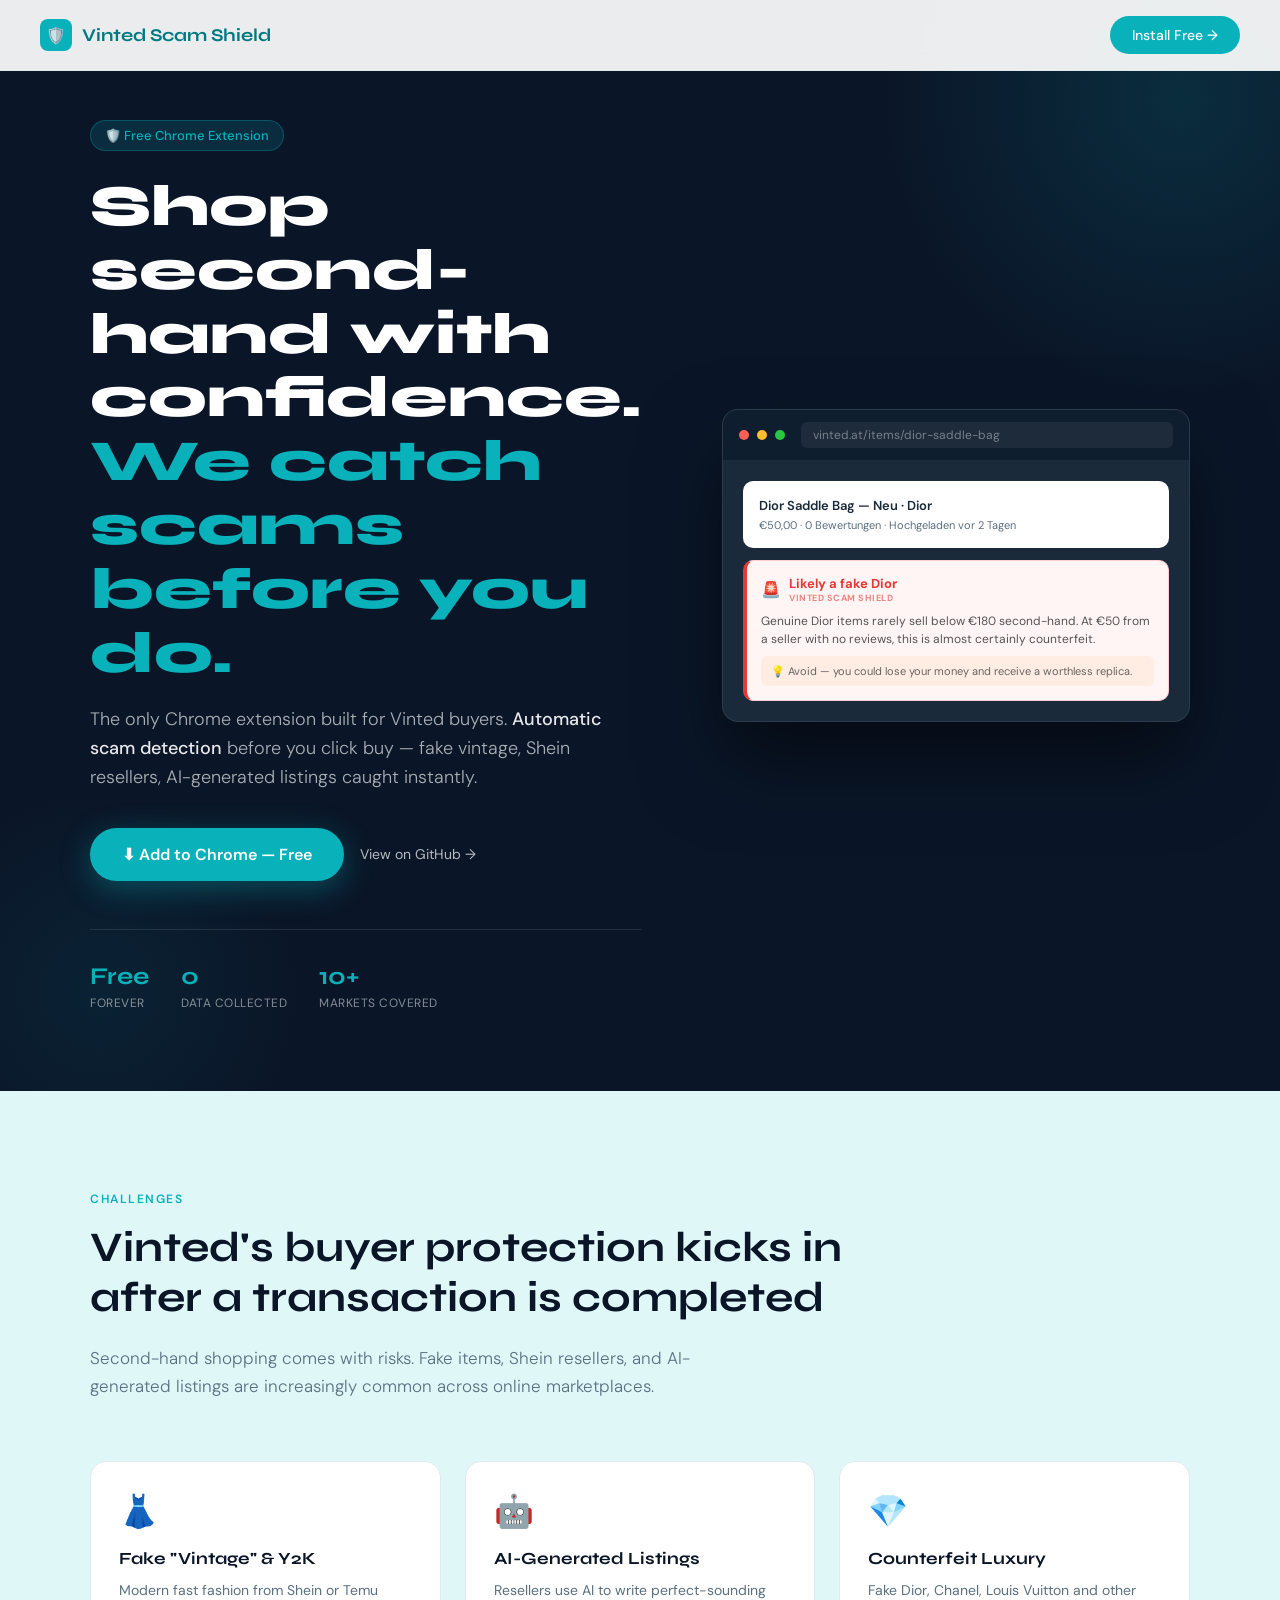
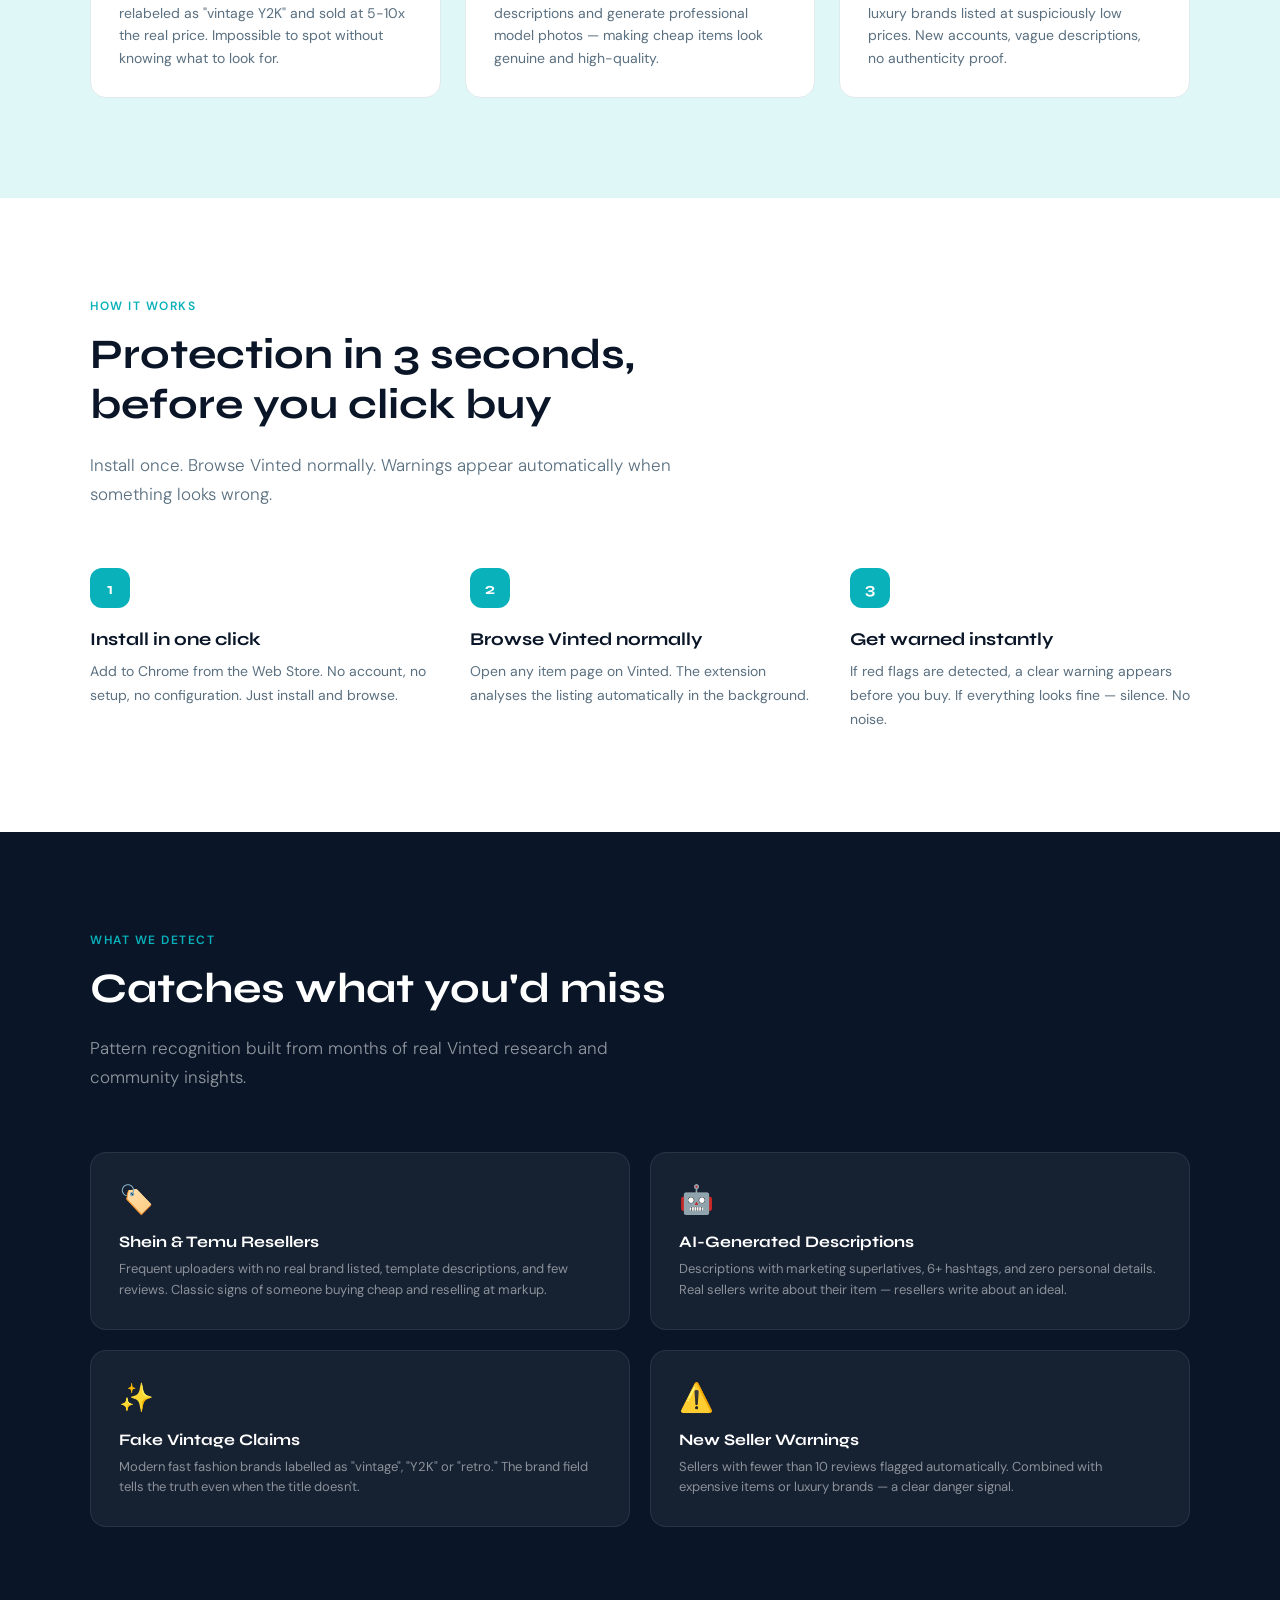
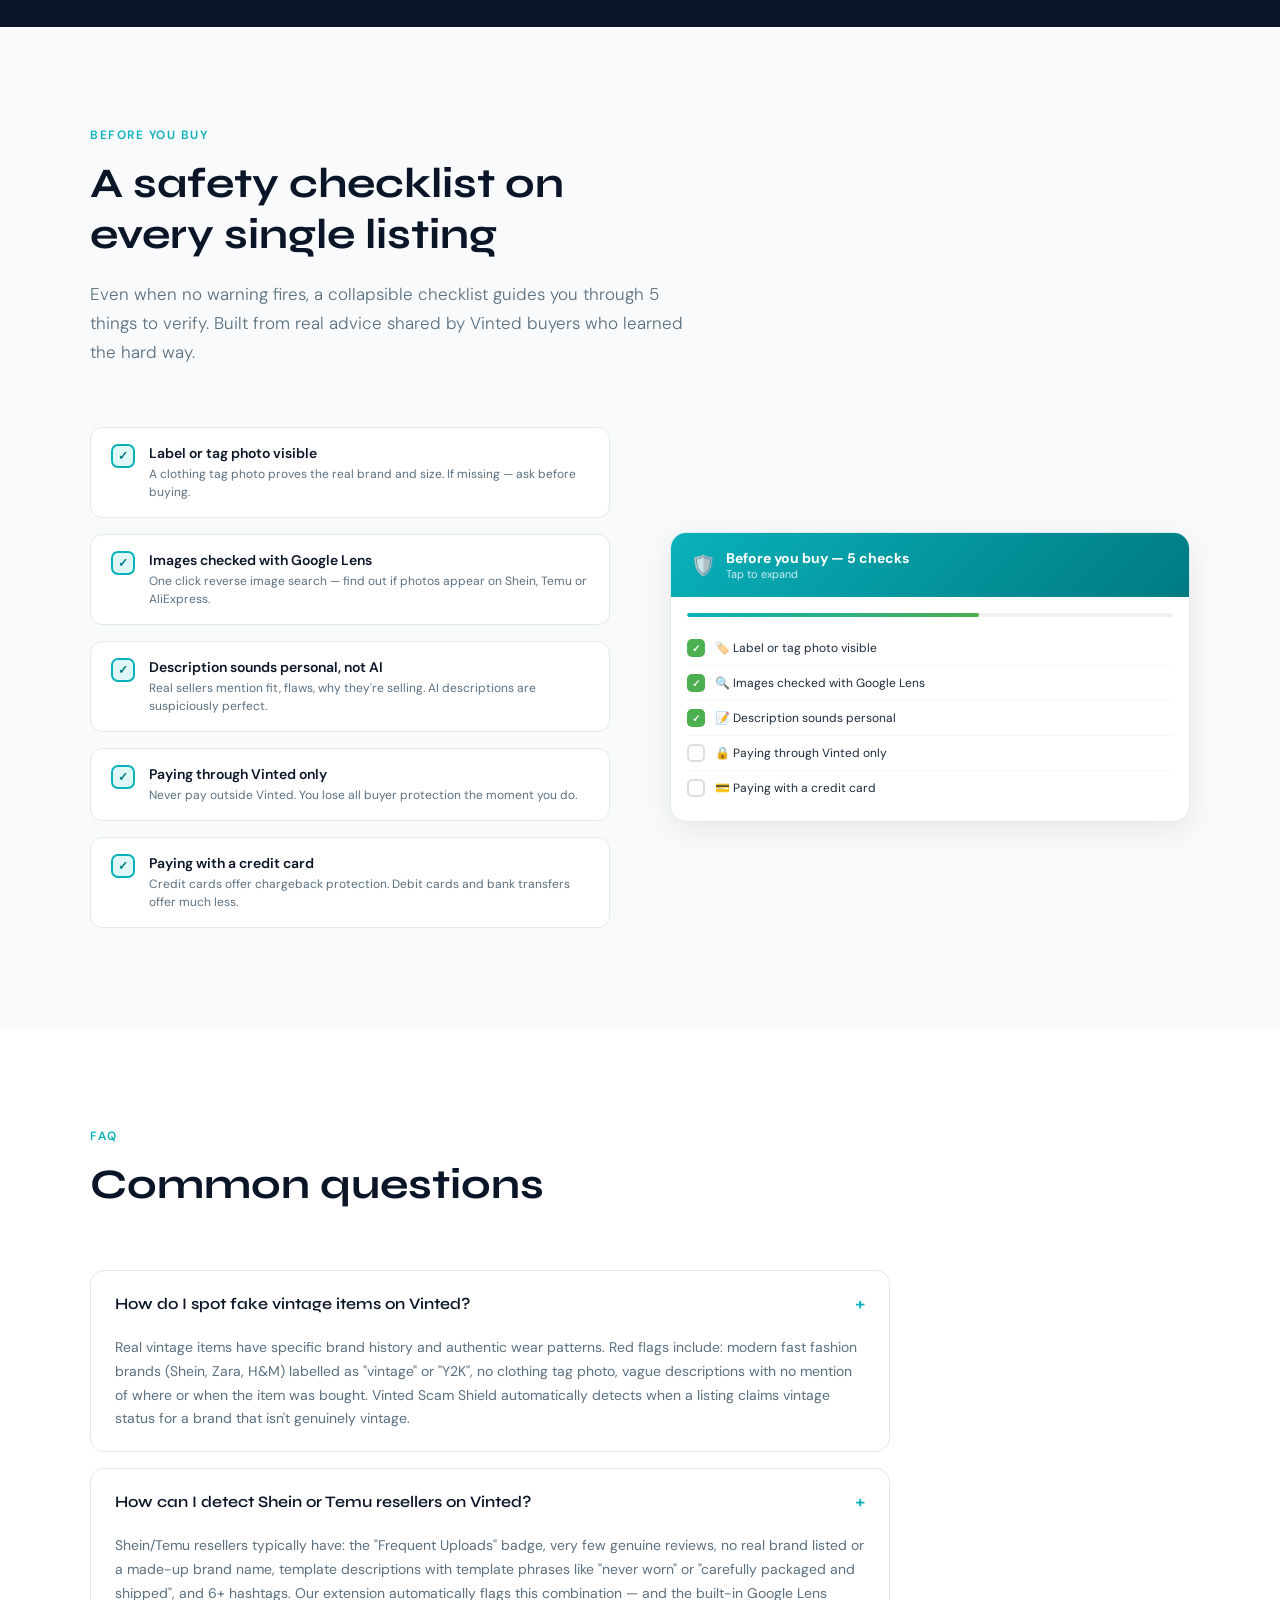
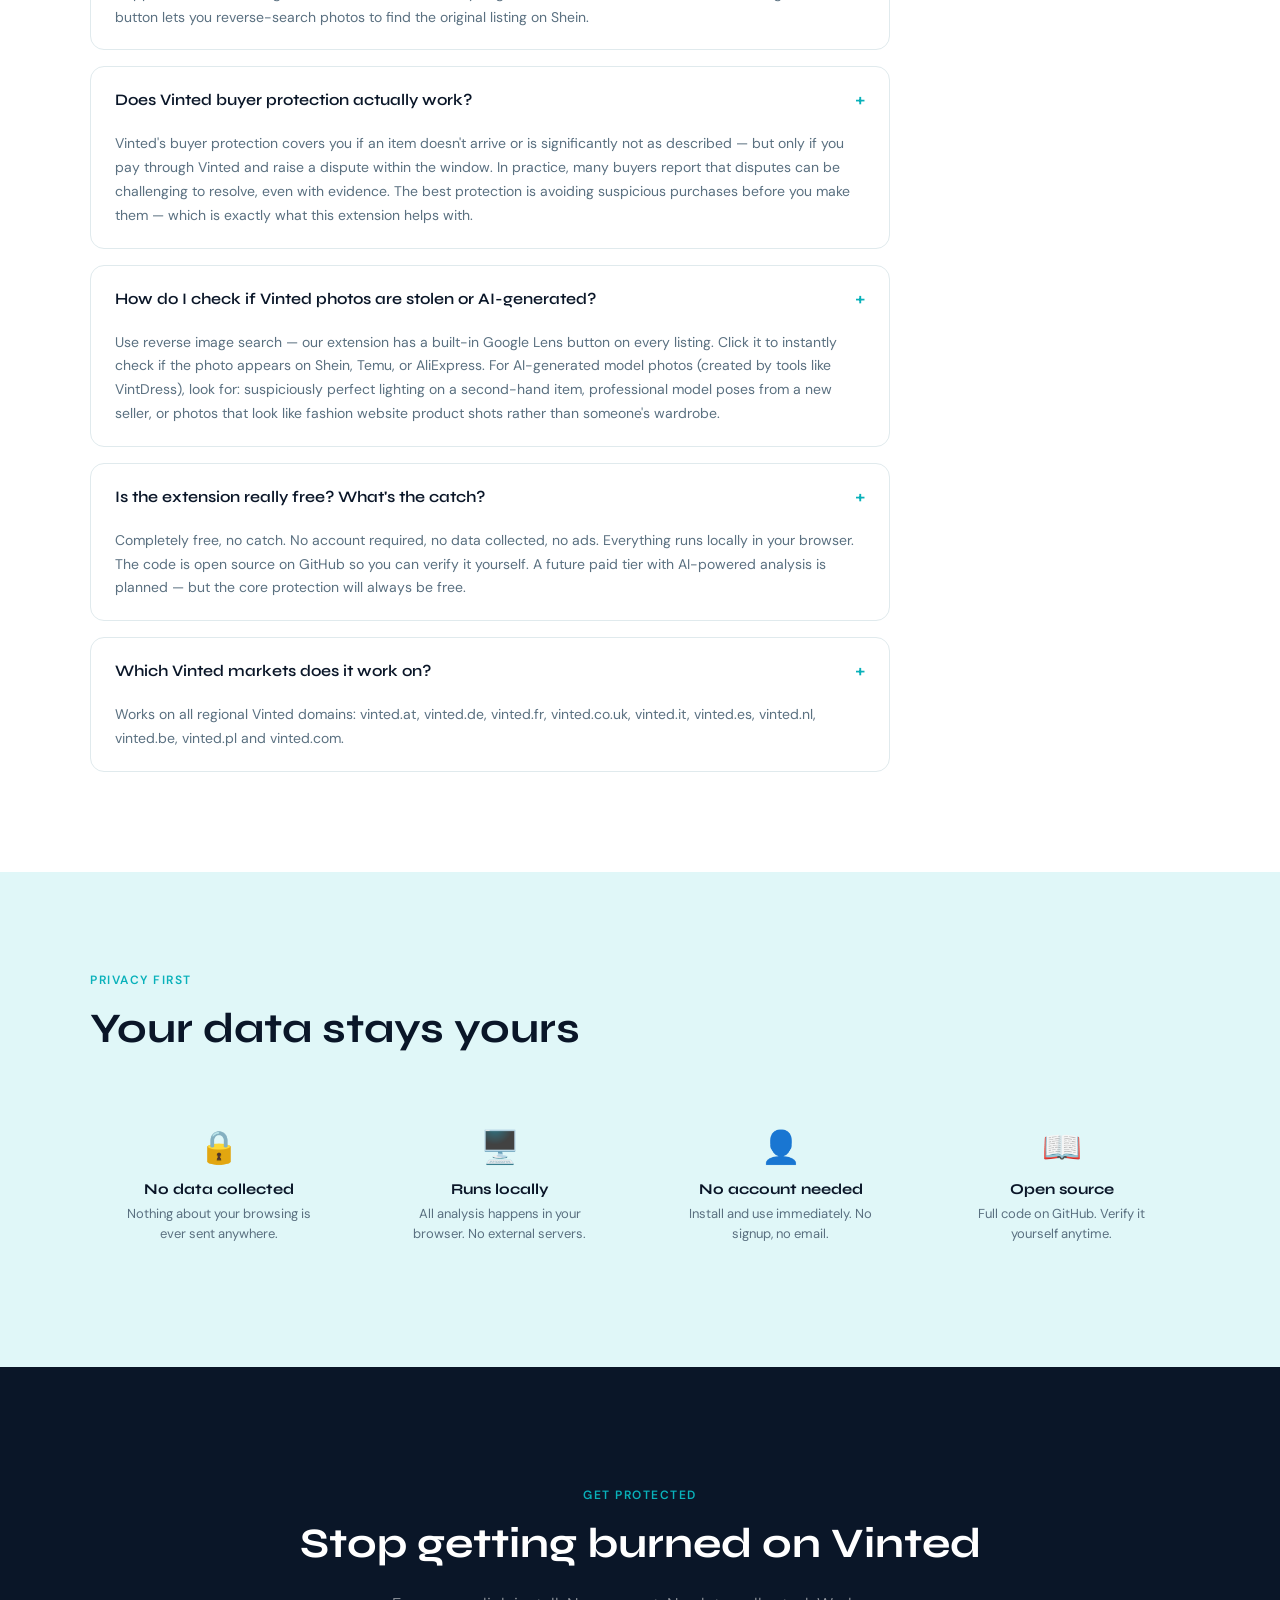
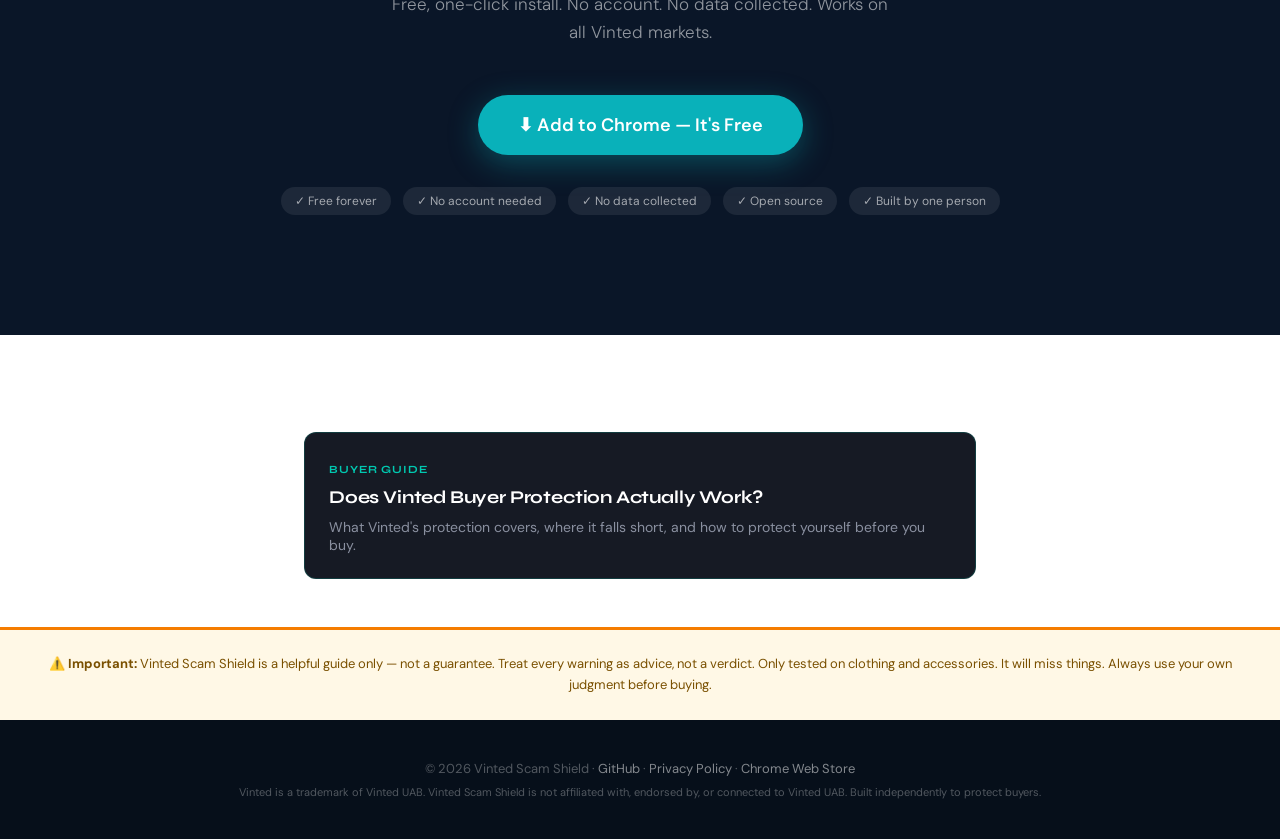
==== index.html @ a3281093 "Update index.html" ====
<!DOCTYPE html>
<html lang="en">
<head>
  <meta charset="UTF-8">
  <meta name="viewport" content="width=device-width, initial-scale=1.0">
  <title>Vinted Scam Shield — Protect Yourself Before You Buy</title>
  <meta name="description" content="Free Chrome extension that detects scams on Vinted automatically. Spots fake vintage, Shein resellers, AI-generated listings and suspicious sellers before you click buy.">
  <meta name="keywords" content="vinted scam, vinted scam detection, vinted fake items, vinted shein reseller, vinted buyer protection, vinted chrome extension">
  <meta name="google-site-verification" content="FH-69PjzNyB6xsCKcEv1eMP3m392iInJrzvpQrdG428" />
  <meta property="og:title" content="Vinted Scam Shield — Free Scam Detection for Vinted Shoppers">
  <meta property="og:description" content="Shop second-hand with confidence. Free Chrome extension that catches scams before you buy.">
  <link rel="preconnect" href="https://fonts.googleapis.com">
  <link href="https://fonts.googleapis.com/css2?family=Syne:wght@400;600;700;800&family=DM+Sans:ital,wght@0,300;0,400;0,500;1,300&display=swap" rel="stylesheet">
  <style>
    :root {
      --teal: #09B1BA;
      --teal-dark: #007A82;
      --teal-light: #E0F7F8;
      --dark: #0A1628;
      --dark-mid: #132238;
      --text: #1a2a3a;
      --text-muted: #5a7080;
      --warning: #F57C00;
      --danger: #E53935;
      --white: #ffffff;
      --border: #e0eaed;
    }

    * { margin: 0; padding: 0; box-sizing: border-box; }

    html { scroll-behavior: smooth; }

    body {
      font-family: 'DM Sans', sans-serif;
      color: var(--text);
      background: var(--white);
      overflow-x: hidden;
    }

    /* ── NAV ── */
    nav {
      position: fixed;
      top: 0; left: 0; right: 0;
      z-index: 100;
      padding: 16px 40px;
      display: flex;
      align-items: center;
      justify-content: space-between;
      background: rgba(255,255,255,0.92);
      backdrop-filter: blur(12px);
      border-bottom: 1px solid var(--border);
    }

    .nav-logo {
      display: flex;
      align-items: center;
      gap: 10px;
      font-family: 'Syne', sans-serif;
      font-weight: 700;
      font-size: 18px;
      color: var(--teal-dark);
      text-decoration: none;
    }

    .nav-logo .shield {
      width: 32px; height: 32px;
      background: var(--teal);
      border-radius: 8px;
      display: flex; align-items: center; justify-content: center;
      color: white;
      font-size: 16px;
    }

    .nav-cta {
      background: var(--teal);
      color: white;
      padding: 10px 22px;
      border-radius: 50px;
      font-size: 14px;
      font-weight: 500;
      text-decoration: none;
      transition: background 0.2s, transform 0.2s;
    }

    .nav-cta:hover {
      background: var(--teal-dark);
      transform: translateY(-1px);
    }

    /* ── HERO ── */
    .hero {
      min-height: 100vh;
      background: var(--dark);
      position: relative;
      overflow: hidden;
      display: flex;
      align-items: center;
      padding: 120px 40px 80px;
    }

    .hero::before {
      content: '';
      position: absolute;
      top: -200px; right: -200px;
      width: 600px; height: 600px;
      background: radial-gradient(circle, rgba(9,177,186,0.15) 0%, transparent 70%);
      border-radius: 50%;
    }

    .hero::after {
      content: '';
      position: absolute;
      bottom: -100px; left: -100px;
      width: 400px; height: 400px;
      background: radial-gradient(circle, rgba(9,177,186,0.08) 0%, transparent 70%);
      border-radius: 50%;
    }

    .hero-inner {
      max-width: 1100px;
      margin: 0 auto;
      display: grid;
      grid-template-columns: 1fr 1fr;
      gap: 80px;
      align-items: center;
      position: relative;
      z-index: 1;
    }

    .hero-badge {
      display: inline-flex;
      align-items: center;
      gap: 8px;
      background: rgba(9,177,186,0.15);
      border: 1px solid rgba(9,177,186,0.3);
      color: var(--teal);
      padding: 6px 14px;
      border-radius: 50px;
      font-size: 13px;
      font-weight: 500;
      margin-bottom: 24px;
    }

    .hero h1 {
      font-family: 'Syne', sans-serif;
      font-size: clamp(36px, 5vw, 58px);
      font-weight: 800;
      color: white;
      line-height: 1.1;
      margin-bottom: 20px;
    }

    .hero h1 span {
      color: var(--teal);
    }

    .hero-sub {
      font-size: 18px;
      color: rgba(255,255,255,0.65);
      line-height: 1.6;
      margin-bottom: 36px;
      font-weight: 300;
    }

    .hero-sub strong {
      color: rgba(255,255,255,0.9);
      font-weight: 500;
    }

    .hero-actions {
      display: flex;
      gap: 16px;
      flex-wrap: wrap;
      align-items: center;
    }

    .btn-primary {
      background: var(--teal);
      color: white;
      padding: 16px 32px;
      border-radius: 50px;
      font-size: 16px;
      font-weight: 600;
      text-decoration: none;
      display: inline-flex;
      align-items: center;
      gap: 10px;
      transition: all 0.2s;
      box-shadow: 0 8px 30px rgba(9,177,186,0.35);
    }

    .btn-primary:hover {
      background: var(--teal-dark);
      transform: translateY(-2px);
      box-shadow: 0 12px 40px rgba(9,177,186,0.45);
    }

    .btn-ghost {
      color: rgba(255,255,255,0.7);
      font-size: 14px;
      text-decoration: none;
      display: inline-flex;
      align-items: center;
      gap: 6px;
      transition: color 0.2s;
    }

    .btn-ghost:hover { color: white; }

    .hero-stats {
      display: flex;
      gap: 32px;
      margin-top: 48px;
      padding-top: 32px;
      border-top: 1px solid rgba(255,255,255,0.1);
    }

    .stat {
      display: flex;
      flex-direction: column;
      gap: 4px;
    }

    .stat-num {
      font-family: 'Syne', sans-serif;
      font-size: 24px;
      font-weight: 700;
      color: var(--teal);
    }

    .stat-label {
      font-size: 12px;
      color: rgba(255,255,255,0.5);
      text-transform: uppercase;
      letter-spacing: 0.5px;
    }

    /* Hero visual */
    .hero-visual {
      position: relative;
    }

    .mock-browser {
      background: #1a2a3a;
      border-radius: 16px;
      overflow: hidden;
      box-shadow: 0 40px 80px rgba(0,0,0,0.5);
      border: 1px solid rgba(255,255,255,0.08);
    }

    .browser-bar {
      background: #0f1e2e;
      padding: 12px 16px;
      display: flex;
      align-items: center;
      gap: 8px;
      border-bottom: 1px solid rgba(255,255,255,0.06);
    }

    .browser-dot {
      width: 10px; height: 10px;
      border-radius: 50%;
    }

    .browser-dot.red { background: #ff5f57; }
    .browser-dot.yellow { background: #febc2e; }
    .browser-dot.green { background: #28c840; }

    .browser-url {
      flex: 1;
      background: rgba(255,255,255,0.06);
      border-radius: 6px;
      padding: 5px 12px;
      font-size: 12px;
      color: rgba(255,255,255,0.4);
      margin-left: 8px;
    }

    .browser-content {
      padding: 20px;
    }

    .mock-listing {
      background: white;
      border-radius: 10px;
      padding: 16px;
      margin-bottom: 12px;
    }

    .mock-listing-title {
      font-size: 13px;
      font-weight: 600;
      color: var(--text);
      margin-bottom: 4px;
    }

    .mock-listing-meta {
      font-size: 11px;
      color: var(--text-muted);
    }

    .mock-warning {
      background: #FFF5F5;
      border: 1.5px solid #FFCDD2;
      border-left: 4px solid var(--danger);
      border-radius: 10px;
      padding: 14px;
      animation: slideIn 0.5s ease 0.3s both;
    }

    @keyframes slideIn {
      from { opacity: 0; transform: translateX(20px); }
      to { opacity: 1; transform: translateX(0); }
    }

    .warning-header {
      display: flex;
      align-items: center;
      gap: 8px;
      margin-bottom: 8px;
    }

    .warning-icon { font-size: 16px; }

    .warning-title {
      font-size: 13px;
      font-weight: 700;
      color: var(--danger);
    }

    .warning-badge {
      font-size: 9px;
      font-weight: 700;
      color: var(--danger);
      opacity: 0.6;
      text-transform: uppercase;
      letter-spacing: 0.5px;
    }

    .warning-text {
      font-size: 12px;
      color: #555;
      line-height: 1.5;
      margin-bottom: 8px;
    }

    .warning-tip {
      background: rgba(245,124,0,0.08);
      border-radius: 6px;
      padding: 8px 10px;
      font-size: 11px;
      color: #666;
      display: flex;
      gap: 6px;
    }

    /* ── SECTION BASE ── */
    section {
      padding: 100px 40px;
    }

    .container {
      max-width: 1100px;
      margin: 0 auto;
    }

    .section-label {
      font-size: 12px;
      font-weight: 600;
      text-transform: uppercase;
      letter-spacing: 1.5px;
      color: var(--teal);
      margin-bottom: 16px;
    }

    .section-title {
      font-family: 'Syne', sans-serif;
      font-size: clamp(28px, 4vw, 42px);
      font-weight: 700;
      color: var(--dark);
      line-height: 1.2;
      margin-bottom: 20px;
    }

    .section-sub {
      font-size: 17px;
      color: var(--text-muted);
      line-height: 1.7;
      max-width: 600px;
      font-weight: 300;
    }

    /* ── PROBLEM ── */
    .problem {
      background: var(--teal-light);
    }

    .problem-grid {
      display: grid;
      grid-template-columns: repeat(3, 1fr);
      gap: 24px;
      margin-top: 60px;
    }

    .problem-card {
      background: white;
      border-radius: 16px;
      padding: 28px;
      border: 1px solid var(--border);
    }

    .problem-icon {
      font-size: 32px;
      margin-bottom: 16px;
    }

    .problem-card h3 {
      font-family: 'Syne', sans-serif;
      font-size: 17px;
      font-weight: 700;
      color: var(--dark);
      margin-bottom: 10px;
    }

    .problem-card p {
      font-size: 14px;
      color: var(--text-muted);
      line-height: 1.6;
    }

    /* ── HOW IT WORKS ── */
    .steps {
      display: grid;
      grid-template-columns: repeat(3, 1fr);
      gap: 40px;
      margin-top: 60px;
    }

    .step {
      position: relative;
    }

    .step-num {
      width: 40px; height: 40px;
      background: var(--teal);
      color: white;
      border-radius: 12px;
      display: flex; align-items: center; justify-content: center;
      font-family: 'Syne', sans-serif;
      font-weight: 700;
      font-size: 16px;
      margin-bottom: 20px;
    }

    .step h3 {
      font-family: 'Syne', sans-serif;
      font-size: 18px;
      font-weight: 700;
      color: var(--dark);
      margin-bottom: 10px;
    }

    .step p {
      font-size: 14px;
      color: var(--text-muted);
      line-height: 1.7;
    }

    /* ── DETECTS ── */
    .detects {
      background: var(--dark);
      color: white;
    }

    .detects .section-title { color: white; }
    .detects .section-sub { color: rgba(255,255,255,0.55); }

    .detect-grid {
      display: grid;
      grid-template-columns: repeat(2, 1fr);
      gap: 20px;
      margin-top: 60px;
    }

    .detect-card {
      background: rgba(255,255,255,0.05);
      border: 1px solid rgba(255,255,255,0.08);
      border-radius: 16px;
      padding: 28px;
      transition: border-color 0.2s, background 0.2s;
    }

    .detect-card:hover {
      border-color: rgba(9,177,186,0.4);
      background: rgba(9,177,186,0.06);
    }

    .detect-card-icon {
      font-size: 28px;
      margin-bottom: 14px;
    }

    .detect-card h3 {
      font-family: 'Syne', sans-serif;
      font-size: 16px;
      font-weight: 700;
      color: white;
      margin-bottom: 8px;
    }

    .detect-card p {
      font-size: 13px;
      color: rgba(255,255,255,0.5);
      line-height: 1.6;
    }

    /* ── CHECKLIST ── */
    .checklist-section {
      background: #f8fafb;
    }

    .checklist-grid {
      display: grid;
      grid-template-columns: 1fr 1fr;
      gap: 60px;
      align-items: center;
      margin-top: 60px;
    }

    .checklist-items {
      display: flex;
      flex-direction: column;
      gap: 16px;
    }

    .checklist-item {
      display: flex;
      align-items: flex-start;
      gap: 14px;
      padding: 16px 20px;
      background: white;
      border-radius: 12px;
      border: 1px solid var(--border);
    }

    .checklist-check {
      width: 24px; height: 24px;
      background: var(--teal-light);
      border: 2px solid var(--teal);
      border-radius: 7px;
      flex-shrink: 0;
      display: flex; align-items: center; justify-content: center;
      font-size: 12px;
      color: var(--teal-dark);
      font-weight: 700;
    }

    .checklist-item-text h4 {
      font-size: 14px;
      font-weight: 600;
      color: var(--dark);
      margin-bottom: 3px;
    }

    .checklist-item-text p {
      font-size: 12px;
      color: var(--text-muted);
      line-height: 1.5;
    }

    /* Mock checklist widget */
    .mock-widget {
      background: white;
      border: 1.5px solid var(--border);
      border-radius: 16px;
      box-shadow: 0 8px 32px rgba(0,0,0,0.08);
      overflow: hidden;
    }

    .widget-header {
      background: linear-gradient(135deg, #09B1BA, #007A82);
      padding: 16px 20px;
      display: flex;
      align-items: center;
      gap: 10px;
      color: white;
    }

    .widget-header-text h4 {
      font-size: 14px;
      font-weight: 700;
    }

    .widget-header-text p {
      font-size: 11px;
      opacity: 0.8;
    }

    .widget-body {
      padding: 16px;
    }

    .widget-progress {
      background: #f0f0f0;
      border-radius: 4px;
      height: 4px;
      margin-bottom: 14px;
      overflow: hidden;
    }

    .widget-progress-bar {
      height: 4px;
      width: 60%;
      background: linear-gradient(90deg, var(--teal), #4CAF50);
      border-radius: 4px;
    }

    .widget-check-row {
      display: flex;
      align-items: center;
      gap: 10px;
      padding: 8px 0;
      border-bottom: 1px solid #f5f5f5;
      font-size: 12px;
      color: var(--text);
    }

    .widget-check-row:last-child { border-bottom: none; }

    .wcheck {
      width: 18px; height: 18px;
      border-radius: 5px;
      flex-shrink: 0;
      display: flex; align-items: center; justify-content: center;
      font-size: 10px;
      font-weight: 700;
    }

    .wcheck.done {
      background: #4CAF50;
      color: white;
    }

    .wcheck.todo {
      border: 2px solid #ddd;
    }

    /* ── FAQ ── */
    .faq-list {
      margin-top: 60px;
      display: flex;
      flex-direction: column;
      gap: 16px;
      max-width: 800px;
    }

    .faq-item {
      background: white;
      border: 1px solid var(--border);
      border-radius: 14px;
      overflow: hidden;
    }

    .faq-q {
      padding: 20px 24px;
      font-family: 'Syne', sans-serif;
      font-size: 16px;
      font-weight: 600;
      color: var(--dark);
      cursor: pointer;
      display: flex;
      justify-content: space-between;
      align-items: center;
      user-select: none;
    }

    .faq-q::after {
      content: '+';
      font-size: 20px;
      color: var(--teal);
      flex-shrink: 0;
    }

    .faq-a {
      padding: 0 24px 20px;
      font-size: 14px;
      color: var(--text-muted);
      line-height: 1.7;
    }

    /* ── PRIVACY ── */
    .privacy {
      background: var(--teal-light);
    }

    .privacy-grid {
      display: grid;
      grid-template-columns: repeat(4, 1fr);
      gap: 24px;
      margin-top: 48px;
    }

    .privacy-item {
      text-align: center;
      padding: 24px;
    }

    .privacy-item .icon {
      font-size: 32px;
      margin-bottom: 12px;
    }

    .privacy-item h4 {
      font-family: 'Syne', sans-serif;
      font-size: 15px;
      font-weight: 700;
      color: var(--dark);
      margin-bottom: 6px;
    }

    .privacy-item p {
      font-size: 13px;
      color: var(--text-muted);
      line-height: 1.5;
    }

    /* ── CTA ── */
    .cta-section {
      background: var(--dark);
      text-align: center;
      padding: 120px 40px;
    }

    .cta-section .section-title {
      color: white;
      max-width: 700px;
      margin: 0 auto 20px;
    }

    .cta-section .section-sub {
      color: rgba(255,255,255,0.55);
      max-width: 500px;
      margin: 0 auto 48px;
    }

    .cta-tags {
      display: flex;
      gap: 12px;
      justify-content: center;
      flex-wrap: wrap;
      margin-top: 32px;
    }

    .cta-tag {
      background: rgba(255,255,255,0.08);
      color: rgba(255,255,255,0.6);
      padding: 6px 14px;
      border-radius: 50px;
      font-size: 12px;
    }
    
    /* ── FOOTER ── */
    footer {
      background: #060f1a;
      padding: 40px;
      text-align: center;
      color: rgba(255,255,255,0.3);
      font-size: 13px;
    }

    footer a {
      color: rgba(255,255,255,0.5);
      text-decoration: none;
    }

    footer a:hover { color: var(--teal); }

    /* ── DISCLAIMER ── */
    .disclaimer {
      background: #fff8e6;
      border-top: 3px solid #F57C00;
      padding: 24px 40px;
      text-align: center;
      font-size: 13px;
      color: #7a5000;
      line-height: 1.6;
    }

    /* ── RESPONSIVE ── */
    @media (max-width: 768px) {
      nav { padding: 14px 20px; }
      section { padding: 70px 20px; }
      .hero { padding: 100px 20px 60px; }
      .hero-inner { grid-template-columns: 1fr; gap: 40px; }
      .hero-visual { display: none; }
      .problem-grid { grid-template-columns: 1fr; }
      .steps { grid-template-columns: 1fr; }
      .detect-grid { grid-template-columns: 1fr; }
      .checklist-grid { grid-template-columns: 1fr; }
      .privacy-grid { grid-template-columns: repeat(2, 1fr); }
      .hero-stats { gap: 20px; }
    }
  </style>
</head>
<body>

<!-- NAV -->
<nav>
  <a href="#" class="nav-logo">
    <div class="shield">🛡️</div>
    Vinted Scam Shield
  </a>
  <a href="https://chromewebstore.google.com/detail/vinted-scam-shield/ffdkgcechcedjmnbiljfffjoeikpfffk" class="nav-cta" target="_blank">
    Install Free →
  </a>
</nav>

<!-- HERO -->
<section class="hero">
  <div class="hero-inner">
    <div>
      <div class="hero-badge">
        🛡️ Free Chrome Extension
      </div>
      <h1>Shop second-hand with confidence.<br><span>We catch scams before you do.</span></h1>
      <p class="hero-sub">
        The only Chrome extension built for Vinted buyers. 
        <strong>Automatic scam detection</strong> before you click buy — 
        fake vintage, Shein resellers, AI-generated listings caught instantly.
      </p>
      <div class="hero-actions">
        <a href="https://chromewebstore.google.com/detail/vinted-scam-shield/ffdkgcechcedjmnbiljfffjoeikpfffk" class="btn-primary" target="_blank">
          ⬇ Add to Chrome — Free
        </a>
        <a href="https://github.com/meguzalia/vinted-scam-shield" class="btn-ghost" target="_blank">
          View on GitHub →
        </a>
      </div>
      <div class="hero-stats">
        <div class="stat">
          <span class="stat-num">Free</span>
          <span class="stat-label">Forever</span>
        </div>
        <div class="stat">
          <span class="stat-num">0</span>
          <span class="stat-label">Data collected</span>
        </div>
        <div class="stat">
          <span class="stat-num">10+</span>
          <span class="stat-label">Markets covered</span>
        </div>
      </div>
    </div>

    <div class="hero-visual">
      <div class="mock-browser">
        <div class="browser-bar">
          <div class="browser-dot red"></div>
          <div class="browser-dot yellow"></div>
          <div class="browser-dot green"></div>
          <div class="browser-url">vinted.at/items/dior-saddle-bag</div>
        </div>
        <div class="browser-content">
          <div class="mock-listing">
            <div class="mock-listing-title">Dior Saddle Bag — Neu · Dior</div>
            <div class="mock-listing-meta">€50,00 · 0 Bewertungen · Hochgeladen vor 2 Tagen</div>
          </div>
          <div class="mock-warning">
            <div class="warning-header">
              <span class="warning-icon">🚨</span>
              <div>
                <div class="warning-title">Likely a fake Dior</div>
                <div class="warning-badge">Vinted Scam Shield</div>
              </div>
            </div>
            <div class="warning-text">Genuine Dior items rarely sell below €180 second-hand. At €50 from a seller with no reviews, this is almost certainly counterfeit.</div>
            <div class="warning-tip">💡 Avoid — you could lose your money and receive a worthless replica.</div>
          </div>
        </div>
      </div>
    </div>
  </div>
</section>

<!-- PROBLEM -->
<section class="problem">
  <div class="container">
    <div class="section-label">Challenges</div>
    <h2 class="section-title">Vinted's buyer protection kicks in<br>after a transaction is completed</h2>
    <p class="section-sub">Second-hand shopping comes with risks. Fake items, Shein resellers, and AI-generated listings are increasingly common across online marketplaces.</p>

    <div class="problem-grid">
      <div class="problem-card">
        <div class="problem-icon">👗</div>
        <h3>Fake "Vintage" & Y2K</h3>
        <p>Modern fast fashion from Shein or Temu relabeled as "vintage Y2K" and sold at 5-10x the real price. Impossible to spot without knowing what to look for.</p>
      </div>
      <div class="problem-card">
        <div class="problem-icon">🤖</div>
        <h3>AI-Generated Listings</h3>
        <p>Resellers use AI to write perfect-sounding descriptions and generate professional model photos — making cheap items look genuine and high-quality.</p>
      </div>
      <div class="problem-card">
        <div class="problem-icon">💎</div>
        <h3>Counterfeit Luxury</h3>
        <p>Fake Dior, Chanel, Louis Vuitton and other luxury brands listed at suspiciously low prices. New accounts, vague descriptions, no authenticity proof.</p>
      </div>
    </div>
  </div>
</section>

<!-- HOW IT WORKS -->
<section>
  <div class="container">
    <div class="section-label">How It Works</div>
    <h2 class="section-title">Protection in 3 seconds,<br>before you click buy</h2>
    <p class="section-sub">Install once. Browse Vinted normally. Warnings appear automatically when something looks wrong.</p>

    <div class="steps">
      <div class="step">
        <div class="step-num">1</div>
        <h3>Install in one click</h3>
        <p>Add to Chrome from the Web Store. No account, no setup, no configuration. Just install and browse.</p>
      </div>
      <div class="step">
        <div class="step-num">2</div>
        <h3>Browse Vinted normally</h3>
        <p>Open any item page on Vinted. The extension analyses the listing automatically in the background.</p>
      </div>
      <div class="step">
        <div class="step-num">3</div>
        <h3>Get warned instantly</h3>
        <p>If red flags are detected, a clear warning appears before you buy. If everything looks fine — silence. No noise.</p>
      </div>
    </div>
  </div>
</section>

<!-- DETECTS -->
<section class="detects">
  <div class="container">
    <div class="section-label">What We Detect</div>
    <h2 class="section-title">Catches what you'd miss</h2>
    <p class="section-sub">Pattern recognition built from months of real Vinted research and community insights.</p>

    <div class="detect-grid">
      <div class="detect-card">
        <div class="detect-card-icon">🏷️</div>
        <h3>Shein & Temu Resellers</h3>
        <p>Frequent uploaders with no real brand listed, template descriptions, and few reviews. Classic signs of someone buying cheap and reselling at markup.</p>
      </div>
      <div class="detect-card">
        <div class="detect-card-icon">🤖</div>
        <h3>AI-Generated Descriptions</h3>
        <p>Descriptions with marketing superlatives, 6+ hashtags, and zero personal details. Real sellers write about their item — resellers write about an ideal.</p>
      </div>
      <div class="detect-card">
        <div class="detect-card-icon">✨</div>
        <h3>Fake Vintage Claims</h3>
        <p>Modern fast fashion brands labelled as "vintage", "Y2K" or "retro." The brand field tells the truth even when the title doesn't.</p>
      </div>
      <div class="detect-card">
        <div class="detect-card-icon">⚠️</div>
        <h3>New Seller Warnings</h3>
        <p>Sellers with fewer than 10 reviews flagged automatically. Combined with expensive items or luxury brands — a clear danger signal.</p>
      </div>
    </div>
  </div>
</section>

<!-- CHECKLIST -->
<section class="checklist-section">
  <div class="container">
    <div class="section-label">Before You Buy</div>
    <h2 class="section-title">A safety checklist on<br>every single listing</h2>
    <p class="section-sub">Even when no warning fires, a collapsible checklist guides you through 5 things to verify. Built from real advice shared by Vinted buyers who learned the hard way.</p>

    <div class="checklist-grid">
      <div class="checklist-items">
        <div class="checklist-item">
          <div class="checklist-check">✓</div>
          <div class="checklist-item-text">
            <h4>Label or tag photo visible</h4>
            <p>A clothing tag photo proves the real brand and size. If missing — ask before buying.</p>
          </div>
        </div>
        <div class="checklist-item">
          <div class="checklist-check">✓</div>
          <div class="checklist-item-text">
            <h4>Images checked with Google Lens</h4>
            <p>One click reverse image search — find out if photos appear on Shein, Temu or AliExpress.</p>
          </div>
        </div>
        <div class="checklist-item">
          <div class="checklist-check">✓</div>
          <div class="checklist-item-text">
            <h4>Description sounds personal, not AI</h4>
            <p>Real sellers mention fit, flaws, why they're selling. AI descriptions are suspiciously perfect.</p>
          </div>
        </div>
        <div class="checklist-item">
          <div class="checklist-check">✓</div>
          <div class="checklist-item-text">
            <h4>Paying through Vinted only</h4>
            <p>Never pay outside Vinted. You lose all buyer protection the moment you do.</p>
          </div>
        </div>
        <div class="checklist-item">
          <div class="checklist-check">✓</div>
          <div class="checklist-item-text">
            <h4>Paying with a credit card</h4>
            <p>Credit cards offer chargeback protection. Debit cards and bank transfers offer much less.</p>
          </div>
        </div>
      </div>

      <div class="mock-widget">
        <div class="widget-header">
          <span style="font-size:20px;">🛡️</span>
          <div class="widget-header-text">
            <h4>Before you buy — 5 checks</h4>
            <p>Tap to expand</p>
          </div>
        </div>
        <div class="widget-body">
          <div class="widget-progress">
            <div class="widget-progress-bar"></div>
          </div>
          <div class="widget-check-row">
            <div class="wcheck done">✓</div>
            🏷️ Label or tag photo visible
          </div>
          <div class="widget-check-row">
            <div class="wcheck done">✓</div>
            🔍 Images checked with Google Lens
          </div>
          <div class="widget-check-row">
            <div class="wcheck done">✓</div>
            📝 Description sounds personal
          </div>
          <div class="widget-check-row">
            <div class="wcheck todo"></div>
            🔒 Paying through Vinted only
          </div>
          <div class="widget-check-row">
            <div class="wcheck todo"></div>
            💳 Paying with a credit card
          </div>
        </div>
      </div>
    </div>
  </div>
</section>

<!-- FAQ -->
<section>
  <div class="container">
    <div class="section-label">FAQ</div>
    <h2 class="section-title">Common questions</h2>

    <div class="faq-list">
      <div class="faq-item">
        <div class="faq-q">How do I spot fake vintage items on Vinted?</div>
        <div class="faq-a">Real vintage items have specific brand history and authentic wear patterns. Red flags include: modern fast fashion brands (Shein, Zara, H&M) labelled as "vintage" or "Y2K", no clothing tag photo, vague descriptions with no mention of where or when the item was bought. Vinted Scam Shield automatically detects when a listing claims vintage status for a brand that isn't genuinely vintage.</div>
      </div>
      <div class="faq-item">
        <div class="faq-q">How can I detect Shein or Temu resellers on Vinted?</div>
        <div class="faq-a">Shein/Temu resellers typically have: the "Frequent Uploads" badge, very few genuine reviews, no real brand listed or a made-up brand name, template descriptions with template phrases like "never worn" or "carefully packaged and shipped", and 6+ hashtags. Our extension automatically flags this combination — and the built-in Google Lens button lets you reverse-search photos to find the original listing on Shein.</div>
      </div>
      <div class="faq-item">
        <div class="faq-q">Does Vinted buyer protection actually work?</div>
        <div class="faq-a">Vinted's buyer protection covers you if an item doesn't arrive or is significantly not as described — but only if you pay through Vinted and raise a dispute within the window. In practice, many buyers report that disputes can be challenging to resolve, even with evidence. The best protection is avoiding suspicious purchases before you make them — which is exactly what this extension helps with.</div>
      </div>
      <div class="faq-item">
        <div class="faq-q">How do I check if Vinted photos are stolen or AI-generated?</div>
        <div class="faq-a">Use reverse image search — our extension has a built-in Google Lens button on every listing. Click it to instantly check if the photo appears on Shein, Temu, or AliExpress. For AI-generated model photos (created by tools like VintDress), look for: suspiciously perfect lighting on a second-hand item, professional model poses from a new seller, or photos that look like fashion website product shots rather than someone's wardrobe.</div>
      </div>
      <div class="faq-item">
        <div class="faq-q">Is the extension really free? What's the catch?</div>
        <div class="faq-a">Completely free, no catch. No account required, no data collected, no ads. Everything runs locally in your browser. The code is open source on GitHub so you can verify it yourself. A future paid tier with AI-powered analysis is planned — but the core protection will always be free.</div>
      </div>
      <div class="faq-item">
        <div class="faq-q">Which Vinted markets does it work on?</div>
        <div class="faq-a">Works on all regional Vinted domains: vinted.at, vinted.de, vinted.fr, vinted.co.uk, vinted.it, vinted.es, vinted.nl, vinted.be, vinted.pl and vinted.com.</div>
      </div>
    </div>
  </div>
</section>

<!-- PRIVACY -->
<section class="privacy">
  <div class="container">
    <div class="section-label">Privacy First</div>
    <h2 class="section-title">Your data stays yours</h2>

    <div class="privacy-grid">
      <div class="privacy-item">
        <div class="icon">🔒</div>
        <h4>No data collected</h4>
        <p>Nothing about your browsing is ever sent anywhere.</p>
      </div>
      <div class="privacy-item">
        <div class="icon">🖥️</div>
        <h4>Runs locally</h4>
        <p>All analysis happens in your browser. No external servers.</p>
      </div>
      <div class="privacy-item">
        <div class="icon">👤</div>
        <h4>No account needed</h4>
        <p>Install and use immediately. No signup, no email.</p>
      </div>
      <div class="privacy-item">
        <div class="icon">📖</div>
        <h4>Open source</h4>
        <p>Full code on GitHub. Verify it yourself anytime.</p>
      </div>
    </div>
  </div>
</section>

<!-- CTA -->
<section class="cta-section">
  <div class="container">
    <div class="section-label" style="color:var(--teal); text-align:center;">Get Protected</div>
    <h2 class="section-title">Stop getting burned on Vinted</h2>
    <p class="section-sub">Free, one-click install. No account. No data collected. Works on all Vinted markets.</p>

    <a href="https://chromewebstore.google.com/detail/vinted-scam-shield/ffdkgcechcedjmnbiljfffjoeikpfffk" class="btn-primary" target="_blank" style="font-size:18px; padding:18px 40px;">
      ⬇ Add to Chrome — It's Free
    </a>

    <div class="cta-tags">
      <span class="cta-tag">✓ Free forever</span>
      <span class="cta-tag">✓ No account needed</span>
      <span class="cta-tag">✓ No data collected</span>
      <span class="cta-tag">✓ Open source</span>
      <span class="cta-tag">✓ Built by one person</span>
    </div>
  </div>
</section>

    <!-- Blog section -->
<section style="max-width:720px;margin:0 auto;padding:48px 24px;">
  <h2 style="font-family:'Syne',sans-serif;font-size:20px;font-weight:700;color:#fff;margin-bottom:24px;letter-spacing:-0.01em;">From the blog</h2>
  <a href="/blog/does-vinted-buyer-protection-actually-work/" style="display:block;background:#161a24;border:1px solid rgba(0,201,177,0.2);border-radius:12px;padding:24px;text-decoration:none;transition:border-color 0.2s;" onmouseover="this.style.borderColor='rgba(0,201,177,0.5)'" onmouseout="this.style.borderColor='rgba(0,201,177,0.2)'">
    <span style="font-family:'Syne',sans-serif;font-size:11px;font-weight:700;letter-spacing:0.08em;text-transform:uppercase;color:#00c9b1;">Buyer Guide</span>
    <h3 style="font-family:'Syne',sans-serif;font-size:18px;font-weight:700;color:#fff;margin:8px 0 10px;letter-spacing:-0.01em;">Does Vinted Buyer Protection Actually Work?</h3>
    <p style="font-size:14px;color:#8a90a0;margin:0;">What Vinted's protection covers, where it falls short, and how to protect yourself before you buy.</p>
  </a>
</section>
  
<!-- DISCLAIMER -->
<div class="disclaimer">
  ⚠️ <strong>Important:</strong> Vinted Scam Shield is a helpful guide only — not a guarantee. Treat every warning as advice, not a verdict. Only tested on clothing and accessories. It will miss things. Always use your own judgment before buying.
</div>
  
<!-- FOOTER -->
<footer>
  <p>
    © 2026 Vinted Scam Shield · 
    <a href="https://github.com/meguzalia/vinted-scam-shield">GitHub</a> · 
    <a href="https://github.com/meguzalia/vinted-scam-shield#privacy">Privacy Policy</a> · 
    <a href="https://chromewebstore.google.com/detail/vinted-scam-shield/ffdkgcechcedjmnbiljfffjoeikpfffk">Chrome Web Store</a>
  </p>
  <p style="margin-top:8px; font-size:11px;">Vinted is a trademark of Vinted UAB. Vinted Scam Shield is not affiliated with, endorsed by, or connected to Vinted UAB. Built independently to protect buyers.</p>
</footer>

</body>
</html>
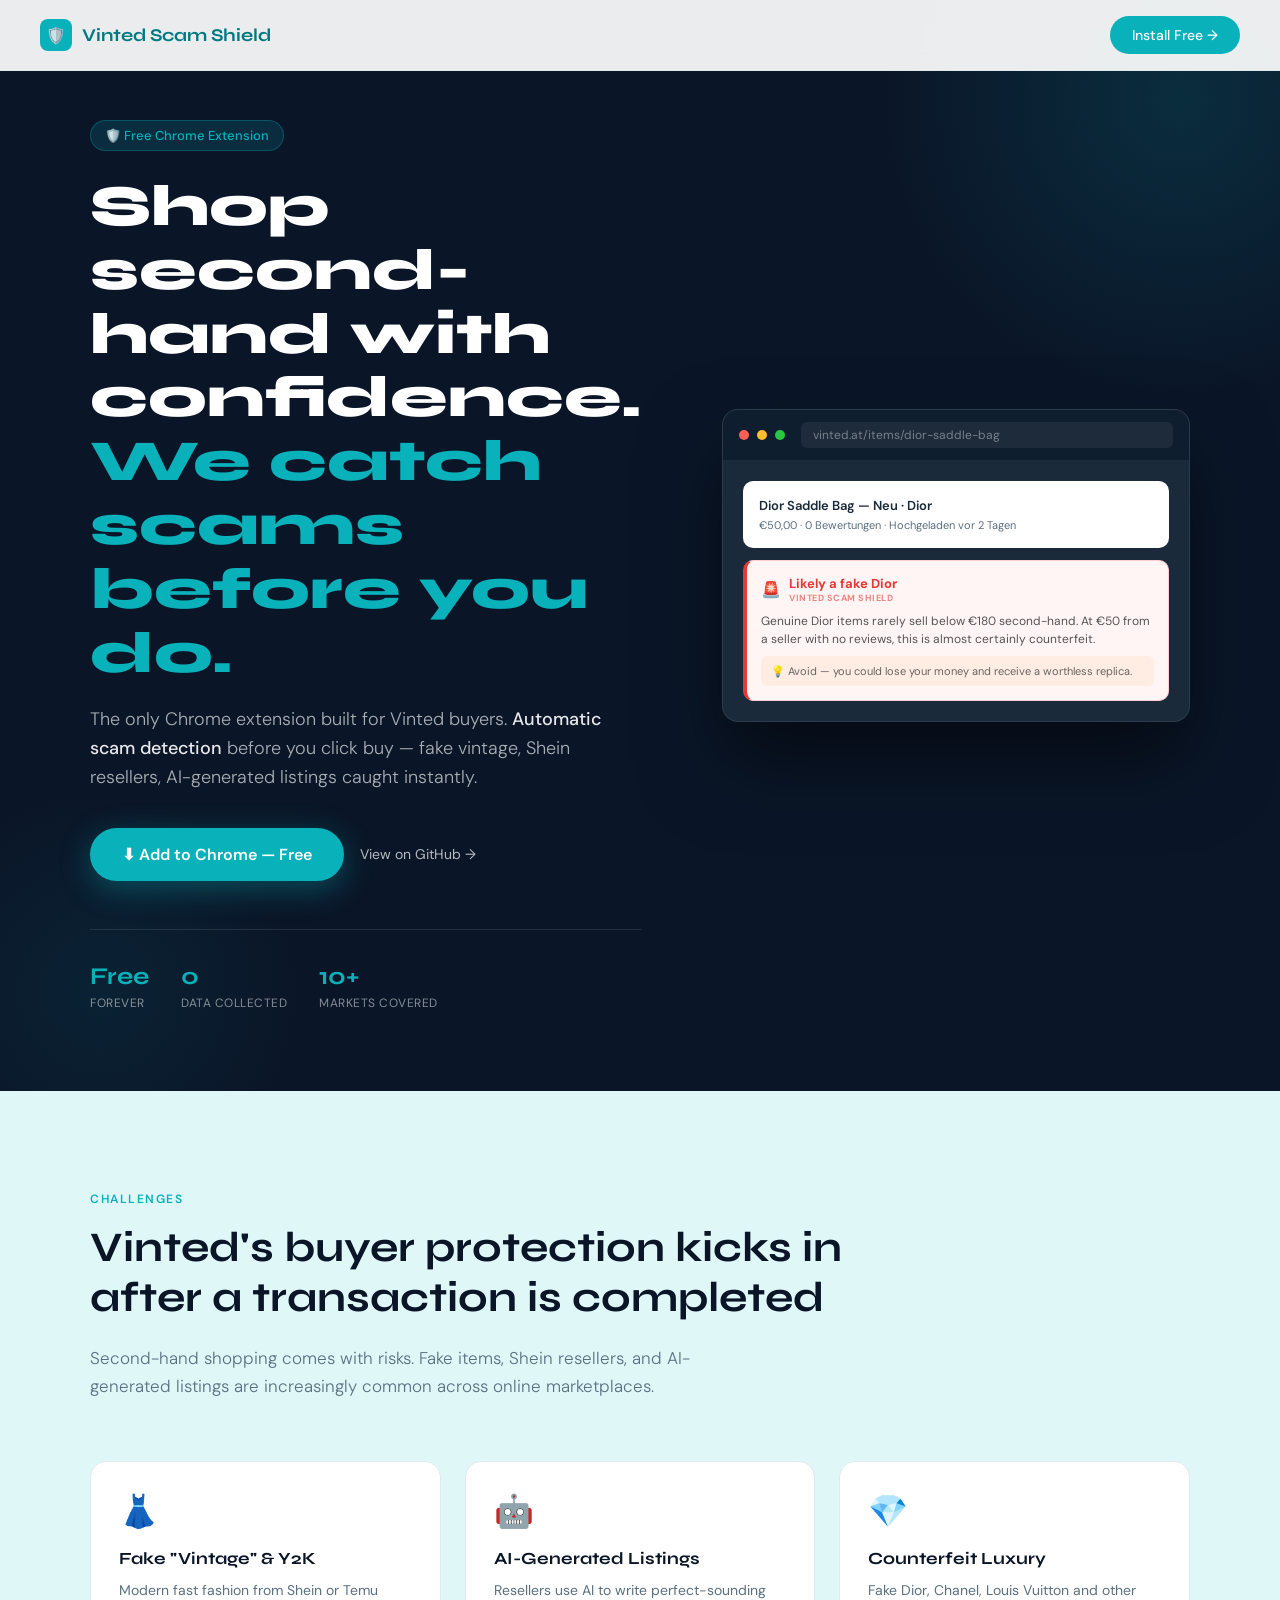
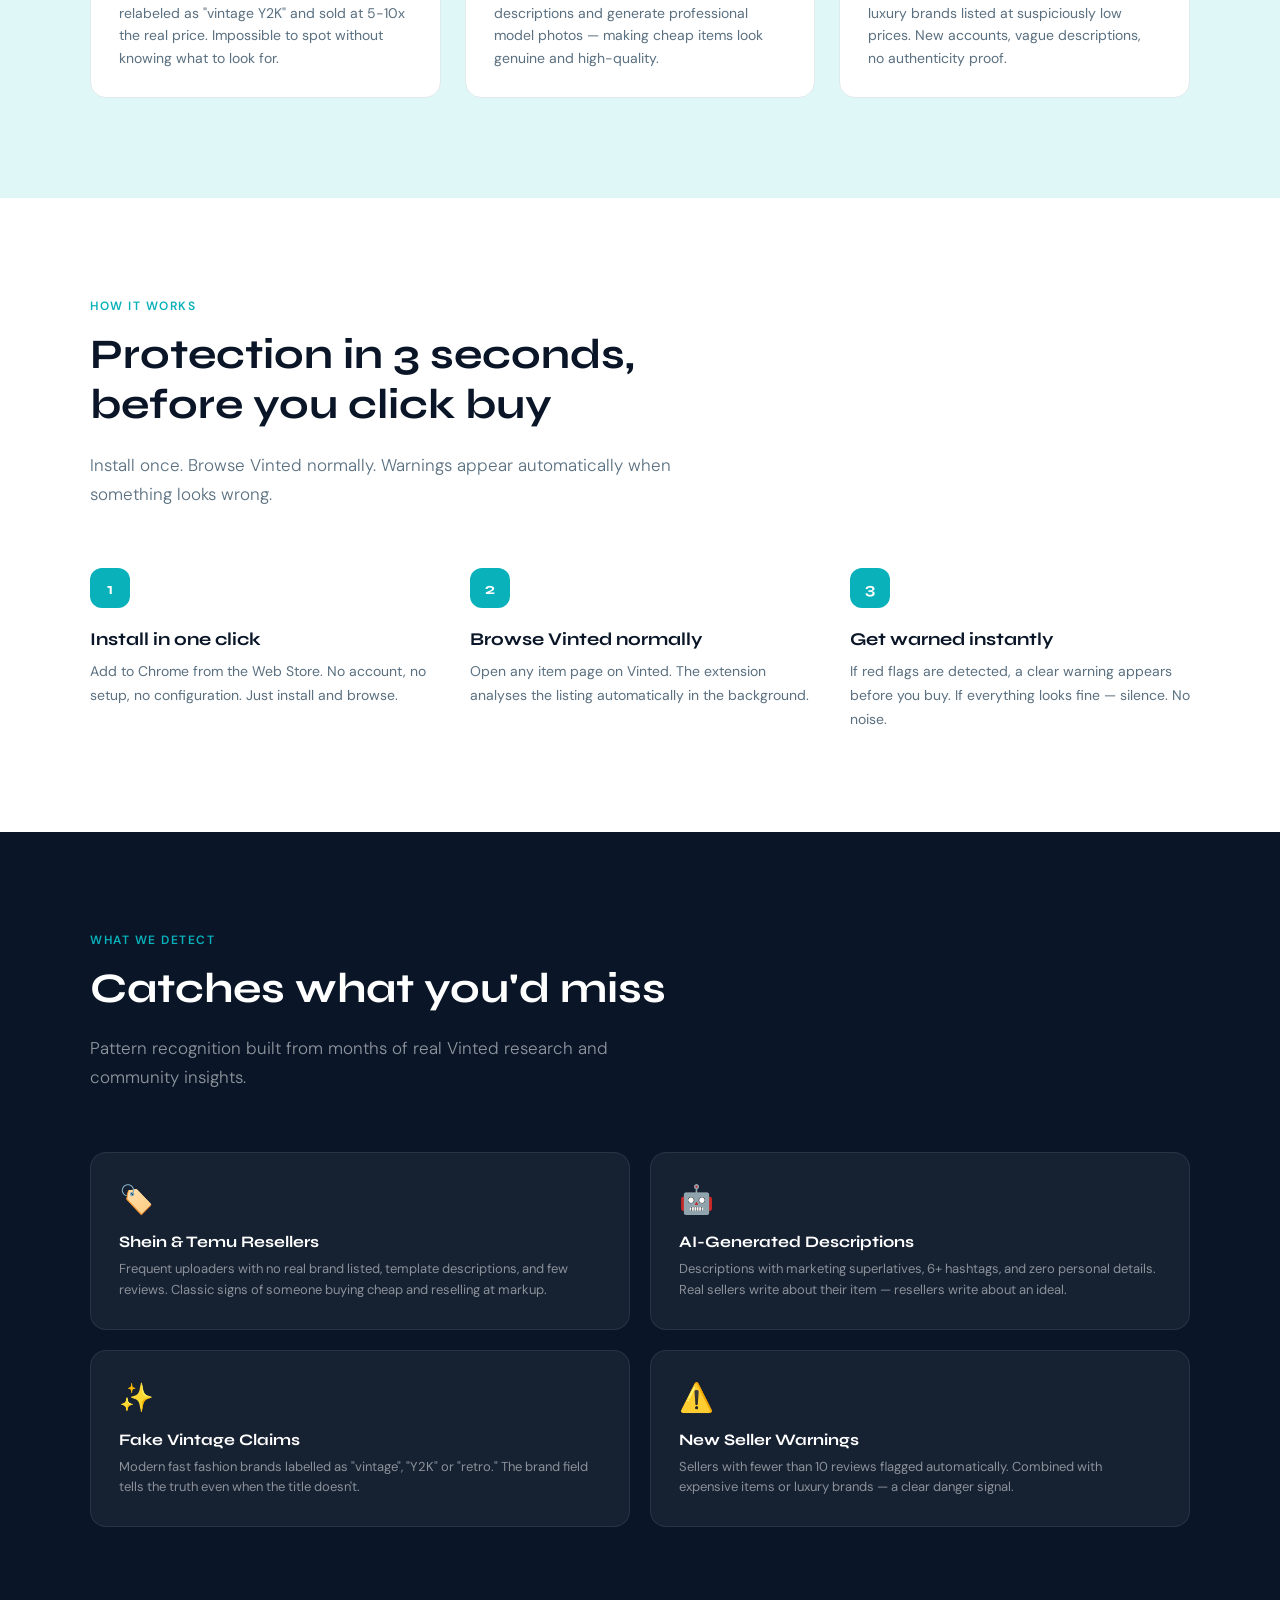
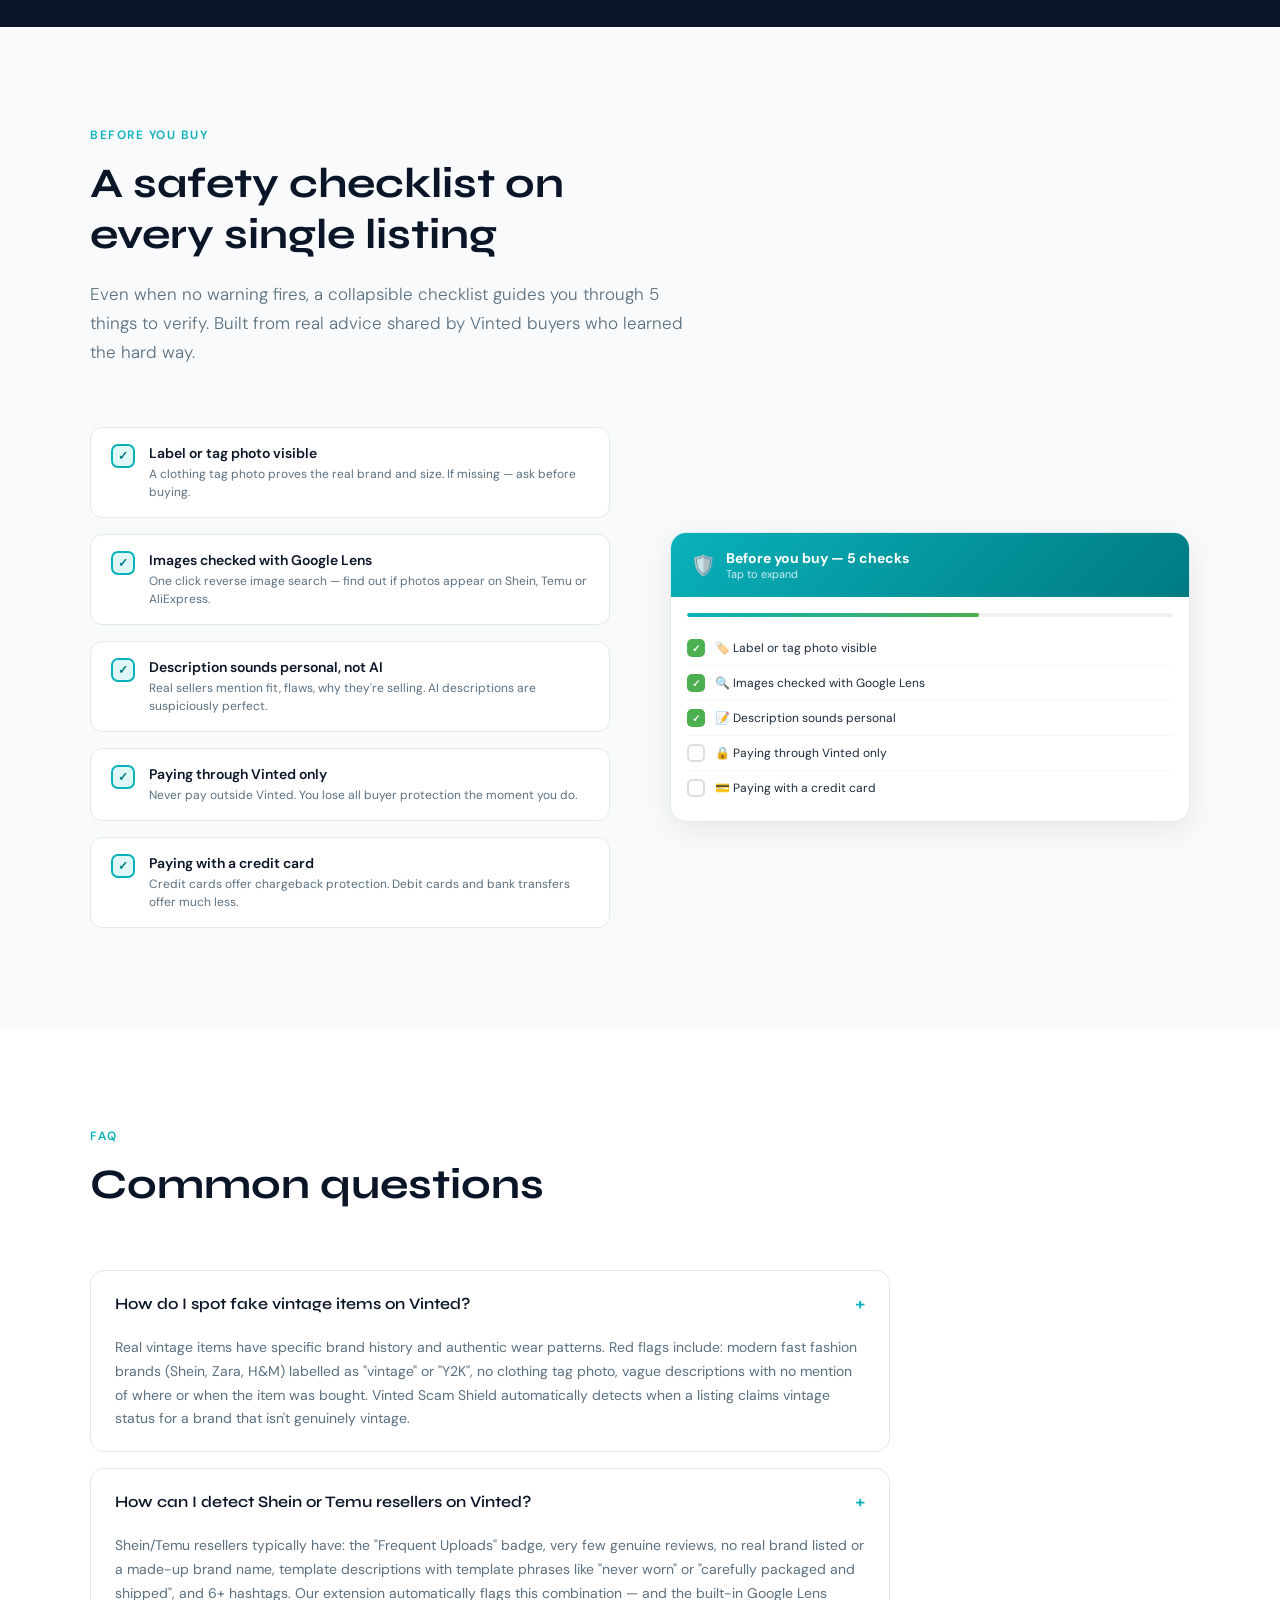
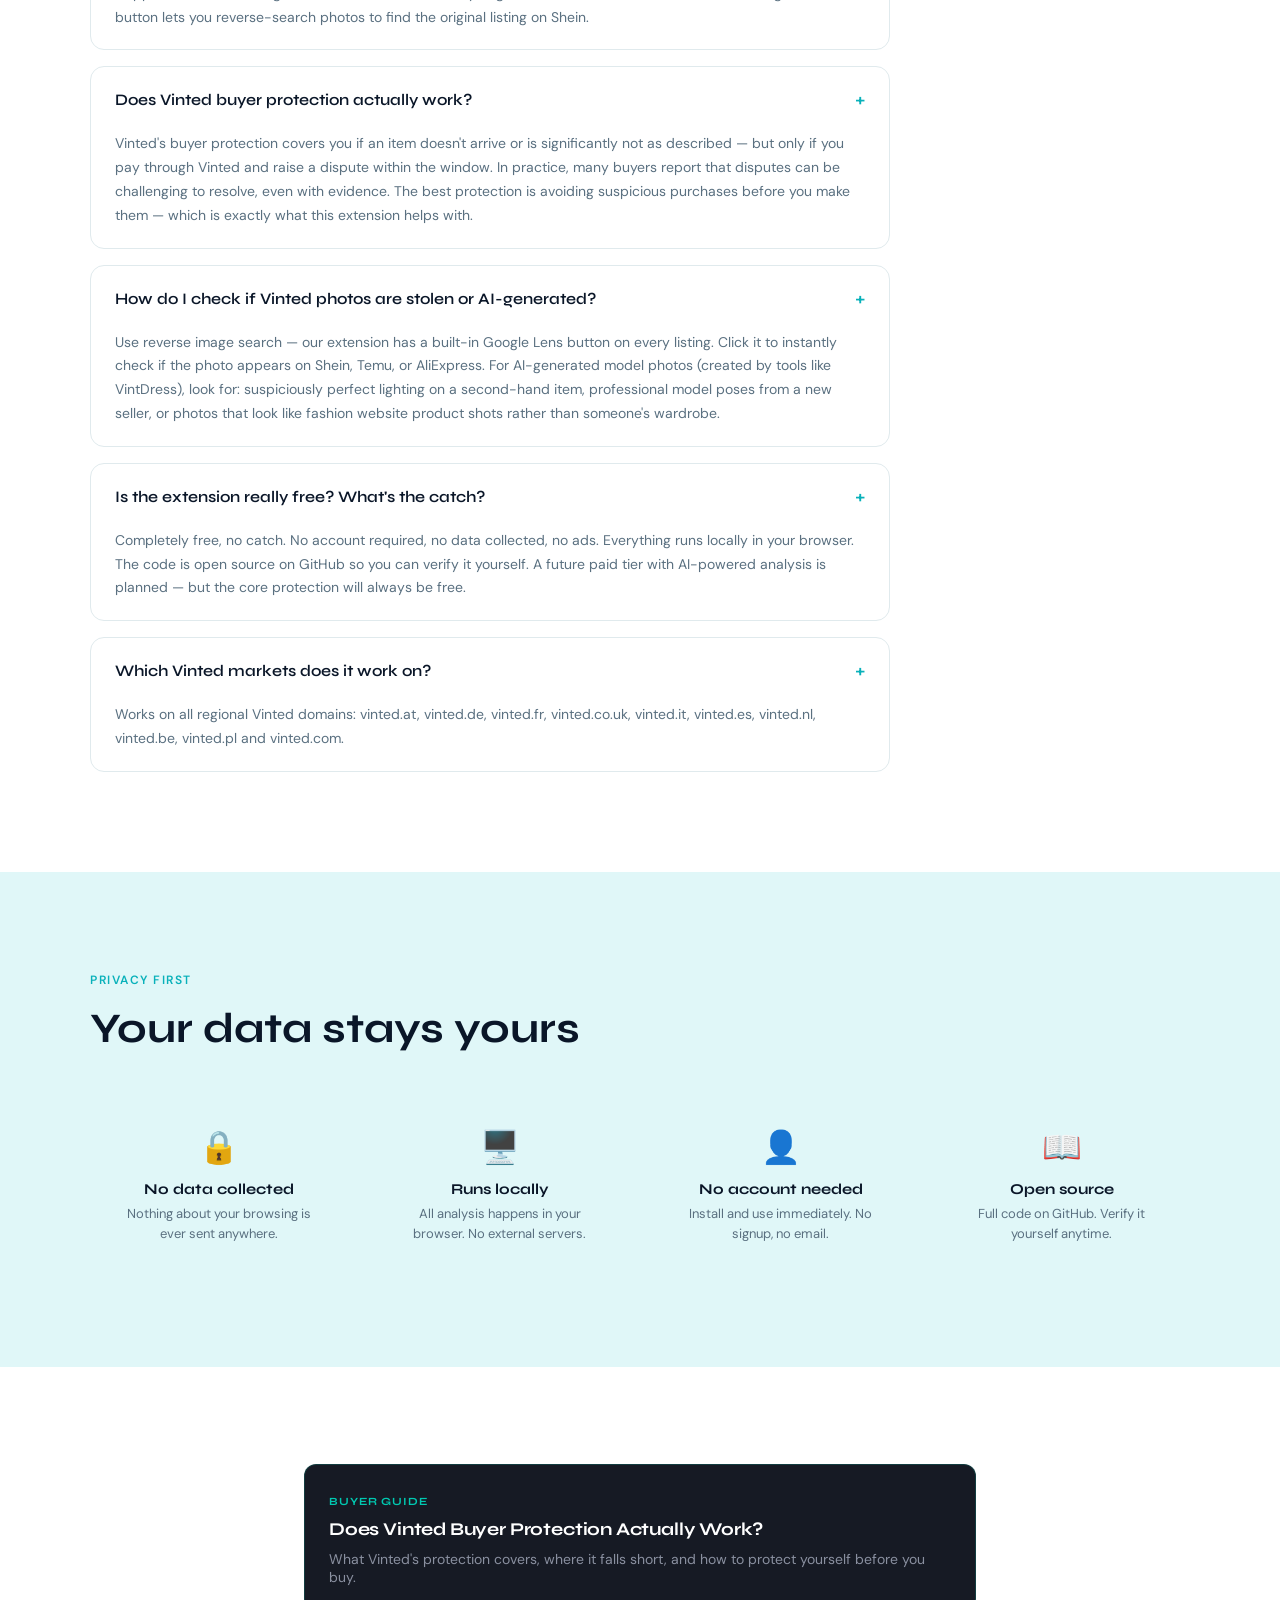
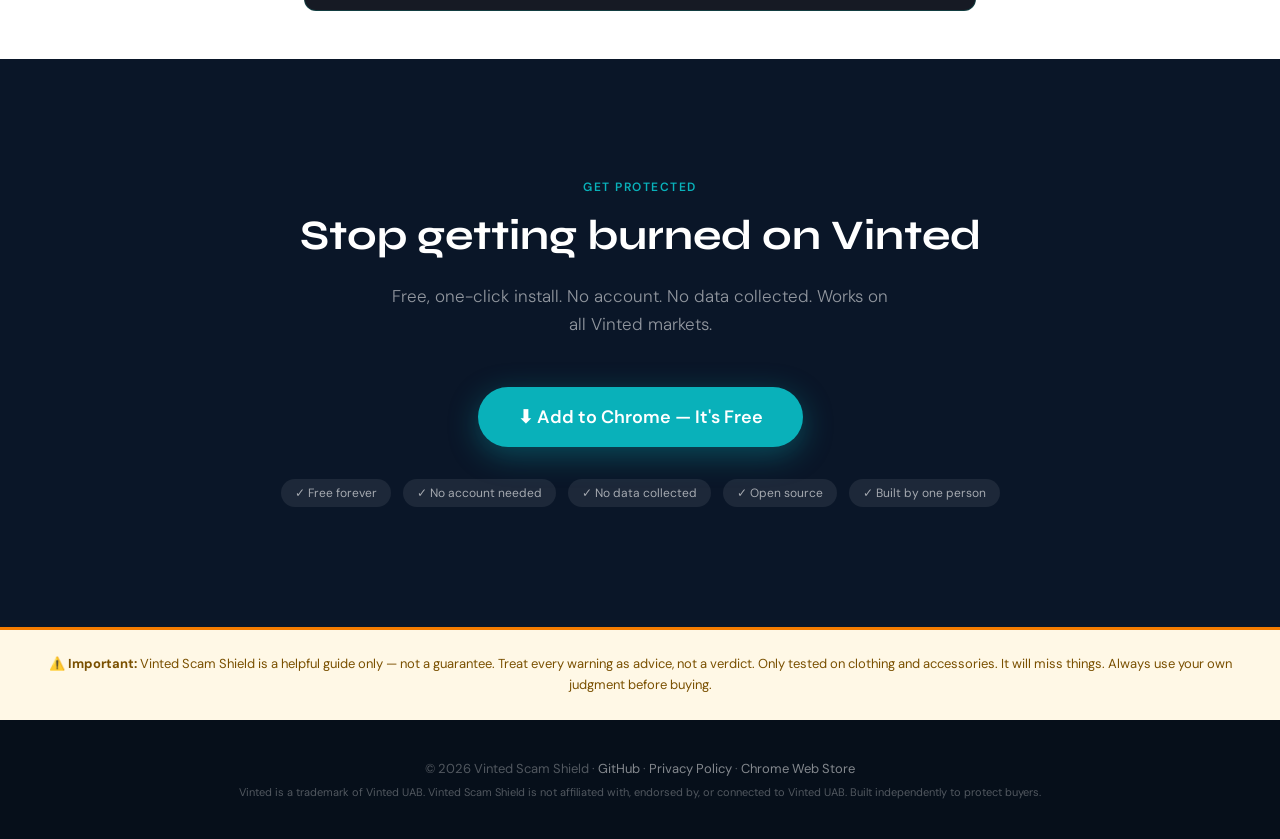
==== commit f1aafa50: "Update index.html" ====
--- a/index.html
+++ b/index.html
@@ -1118,6 +1118,16 @@
   </div>
 </section>
 
+    <!-- Blog section -->
+<section style="max-width:720px;margin:0 auto;padding:48px 24px;">
+  <h2 style="font-family:'Syne',sans-serif;font-size:20px;font-weight:700;color:#fff;margin-bottom:24px;letter-spacing:-0.01em;">From the blog</h2>
+  <a href="/blog/does-vinted-buyer-protection-actually-work/" style="display:block;background:#161a24;border:1px solid rgba(0,201,177,0.2);border-radius:12px;padding:24px;text-decoration:none;transition:border-color 0.2s;" onmouseover="this.style.borderColor='rgba(0,201,177,0.5)'" onmouseout="this.style.borderColor='rgba(0,201,177,0.2)'">
+    <span style="font-family:'Syne',sans-serif;font-size:11px;font-weight:700;letter-spacing:0.08em;text-transform:uppercase;color:#00c9b1;">Buyer Guide</span>
+    <h3 style="font-family:'Syne',sans-serif;font-size:18px;font-weight:700;color:#fff;margin:8px 0 10px;letter-spacing:-0.01em;">Does Vinted Buyer Protection Actually Work?</h3>
+    <p style="font-size:14px;color:#8a90a0;margin:0;">What Vinted's protection covers, where it falls short, and how to protect yourself before you buy.</p>
+  </a>
+</section>
+  
 <!-- CTA -->
 <section class="cta-section">
   <div class="container">
@@ -1137,16 +1147,6 @@
       <span class="cta-tag">✓ Built by one person</span>
     </div>
   </div>
-</section>
-
-    <!-- Blog section -->
-<section style="max-width:720px;margin:0 auto;padding:48px 24px;">
-  <h2 style="font-family:'Syne',sans-serif;font-size:20px;font-weight:700;color:#fff;margin-bottom:24px;letter-spacing:-0.01em;">From the blog</h2>
-  <a href="/blog/does-vinted-buyer-protection-actually-work/" style="display:block;background:#161a24;border:1px solid rgba(0,201,177,0.2);border-radius:12px;padding:24px;text-decoration:none;transition:border-color 0.2s;" onmouseover="this.style.borderColor='rgba(0,201,177,0.5)'" onmouseout="this.style.borderColor='rgba(0,201,177,0.2)'">
-    <span style="font-family:'Syne',sans-serif;font-size:11px;font-weight:700;letter-spacing:0.08em;text-transform:uppercase;color:#00c9b1;">Buyer Guide</span>
-    <h3 style="font-family:'Syne',sans-serif;font-size:18px;font-weight:700;color:#fff;margin:8px 0 10px;letter-spacing:-0.01em;">Does Vinted Buyer Protection Actually Work?</h3>
-    <p style="font-size:14px;color:#8a90a0;margin:0;">What Vinted's protection covers, where it falls short, and how to protect yourself before you buy.</p>
-  </a>
 </section>
   
 <!-- DISCLAIMER -->
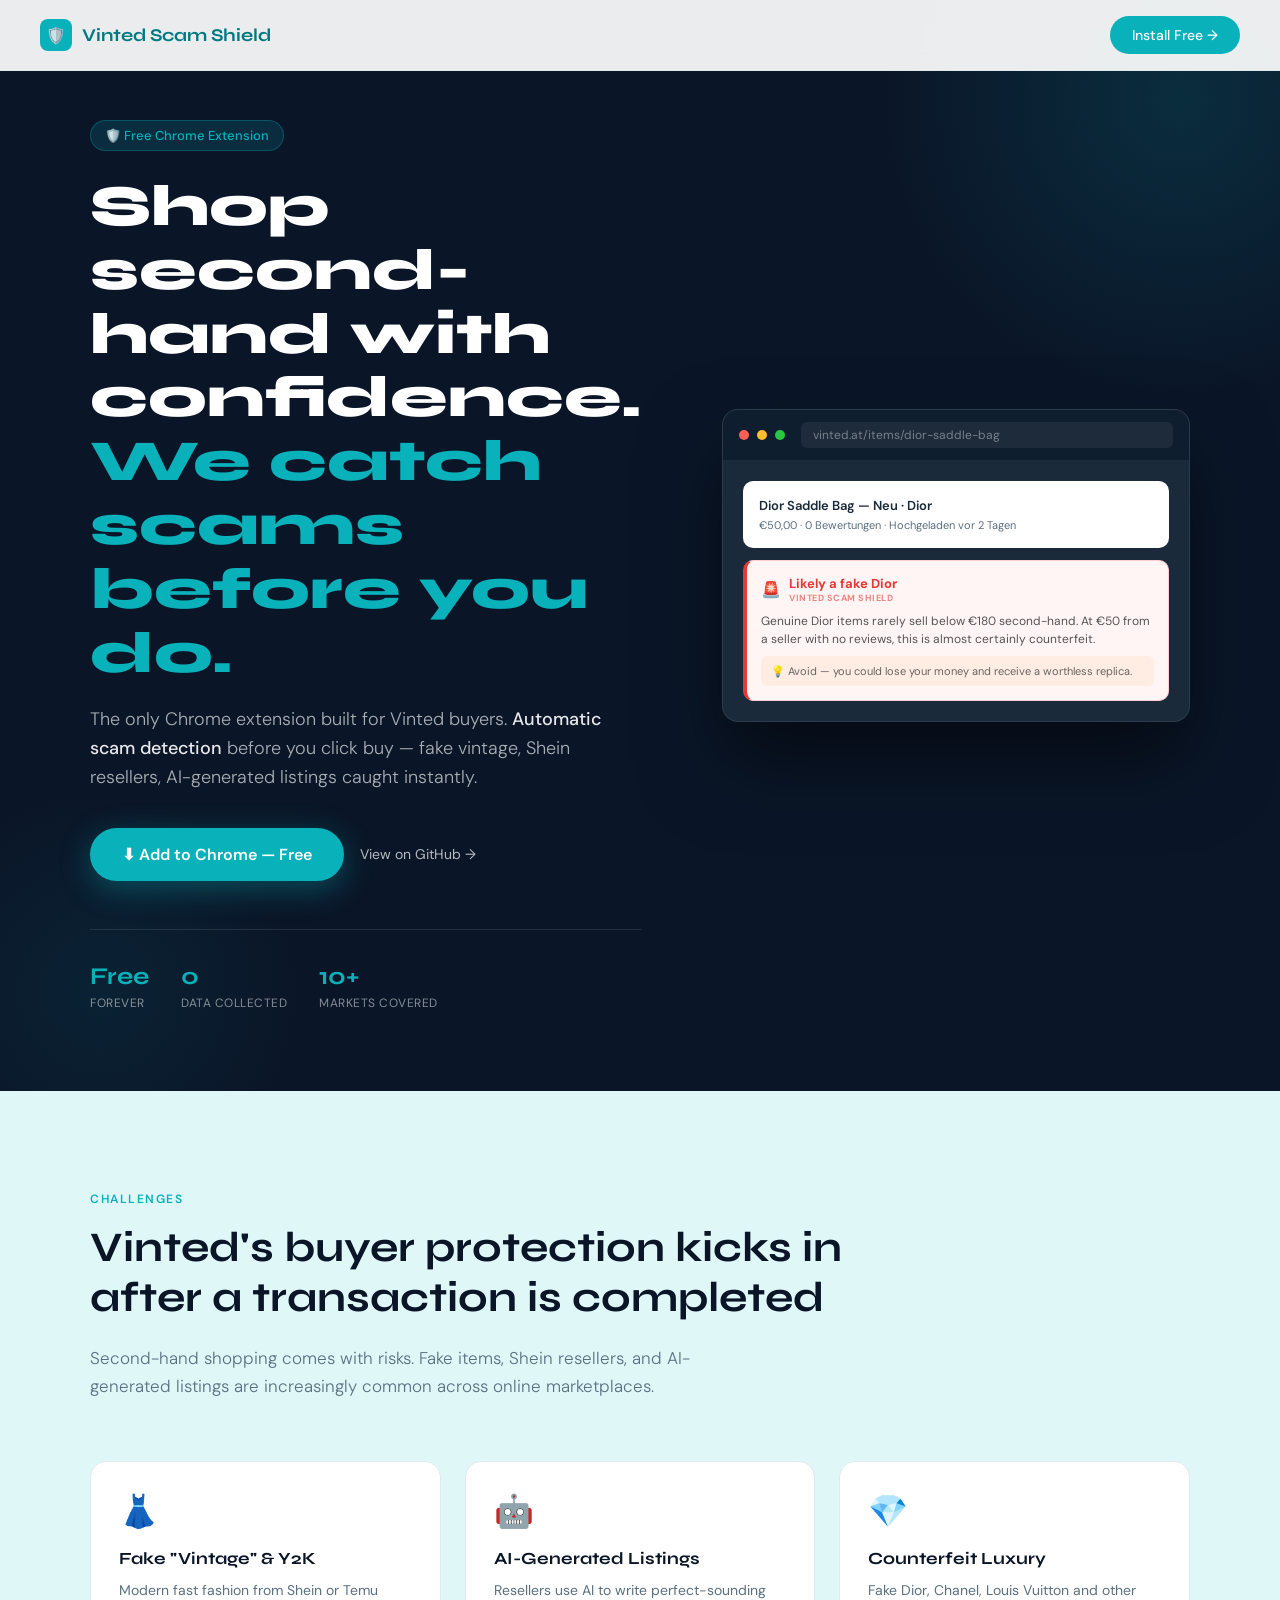
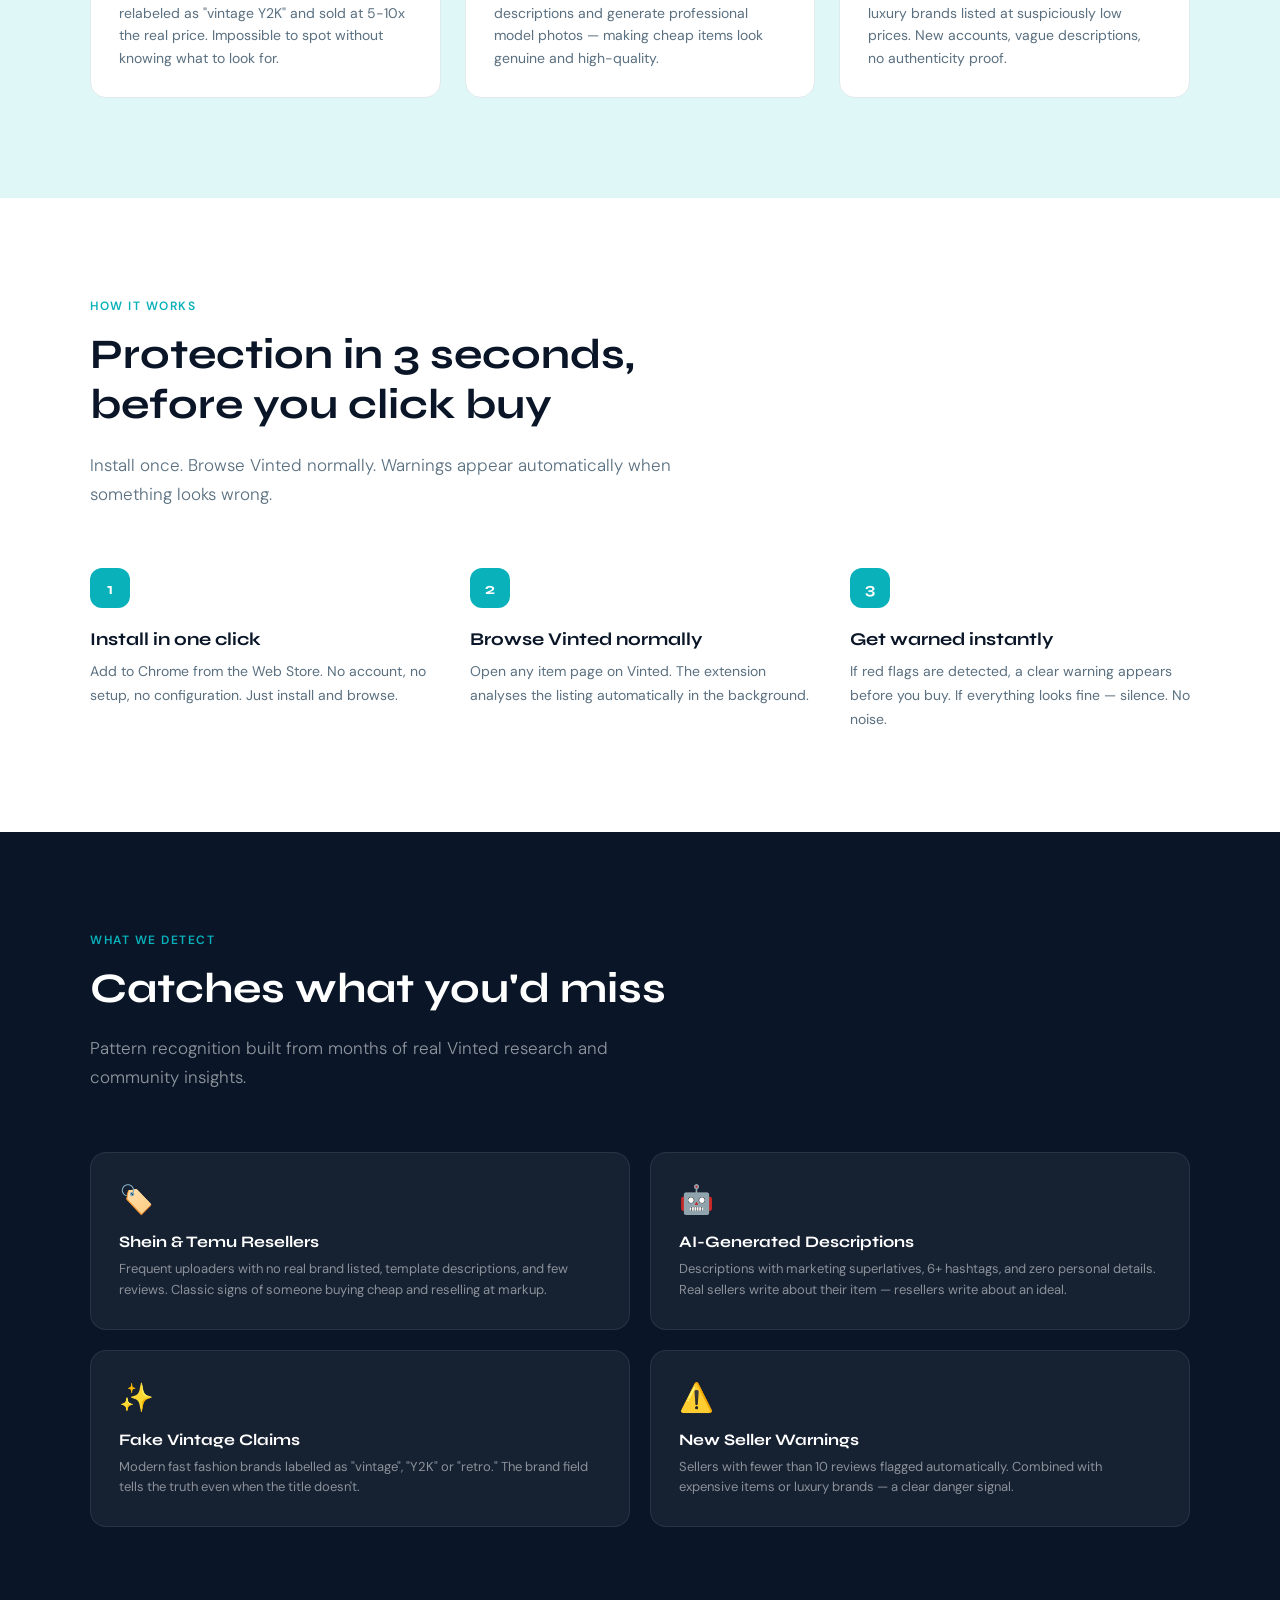
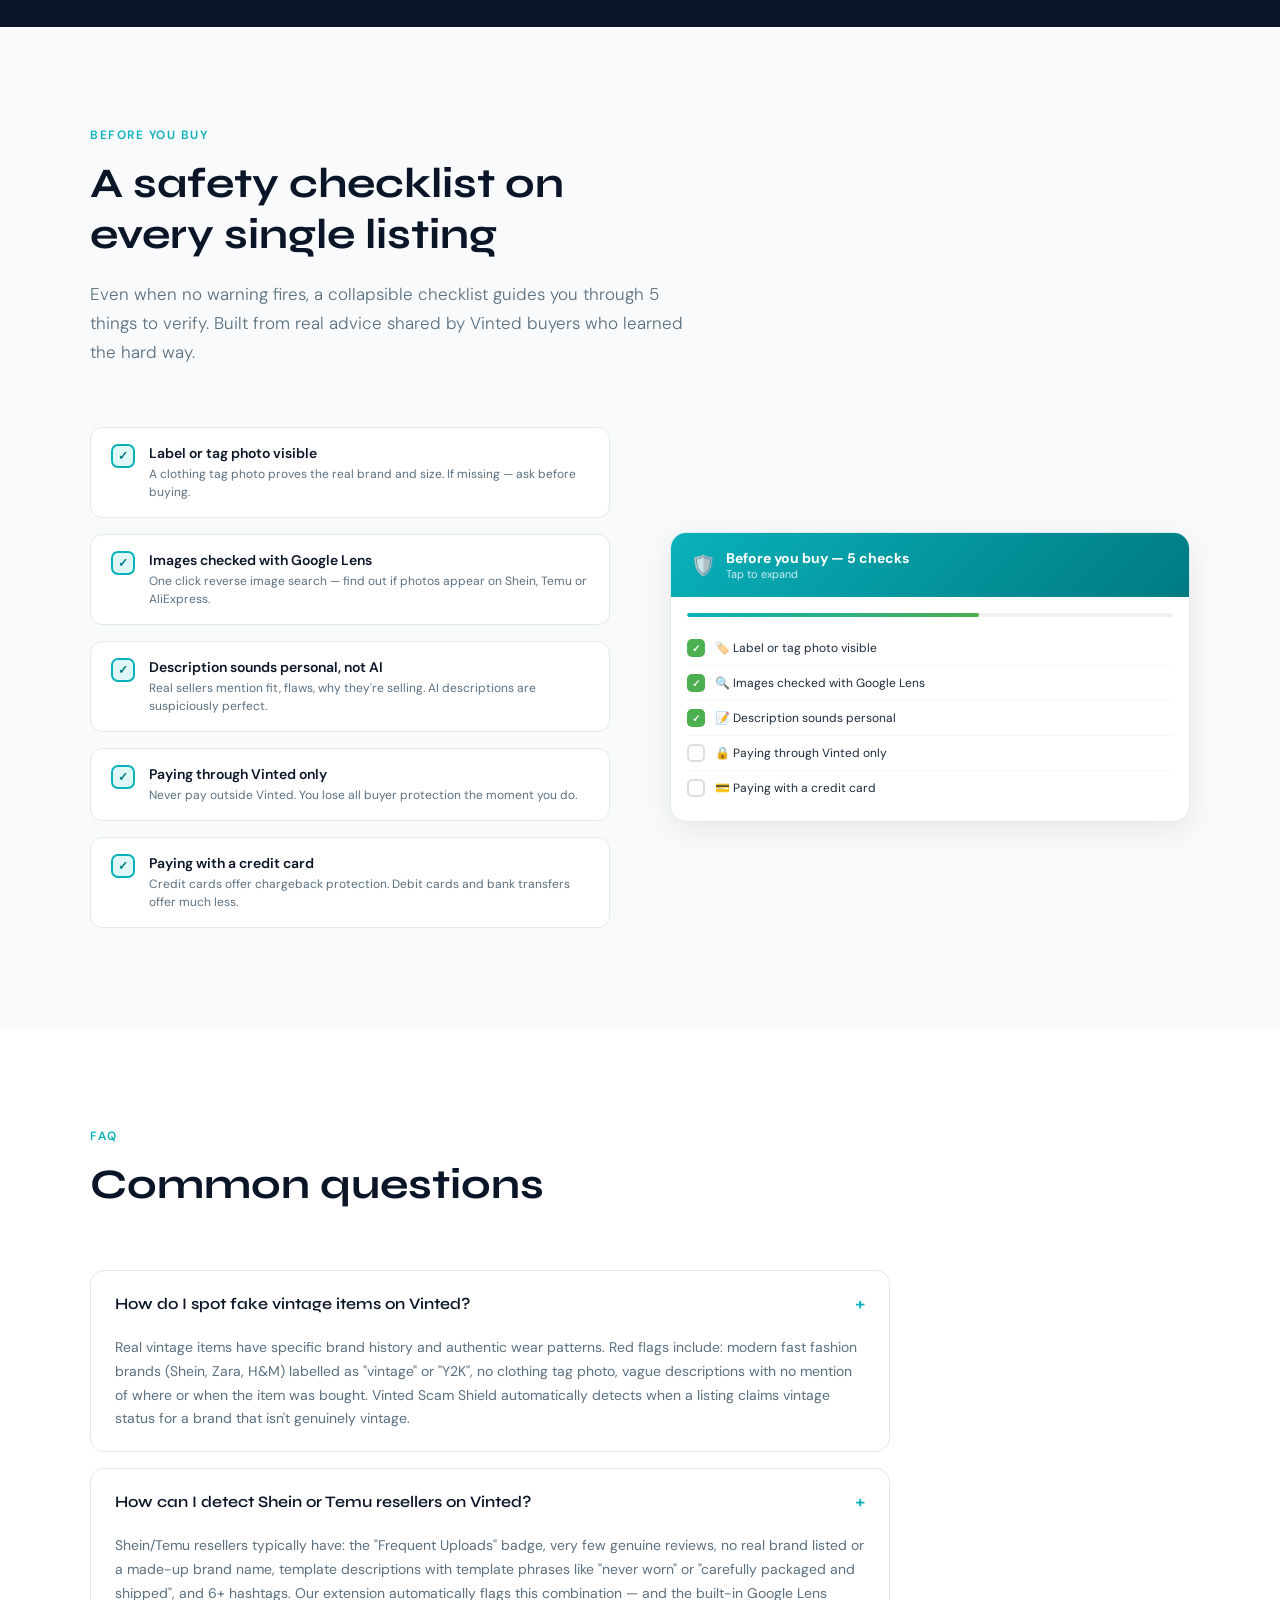
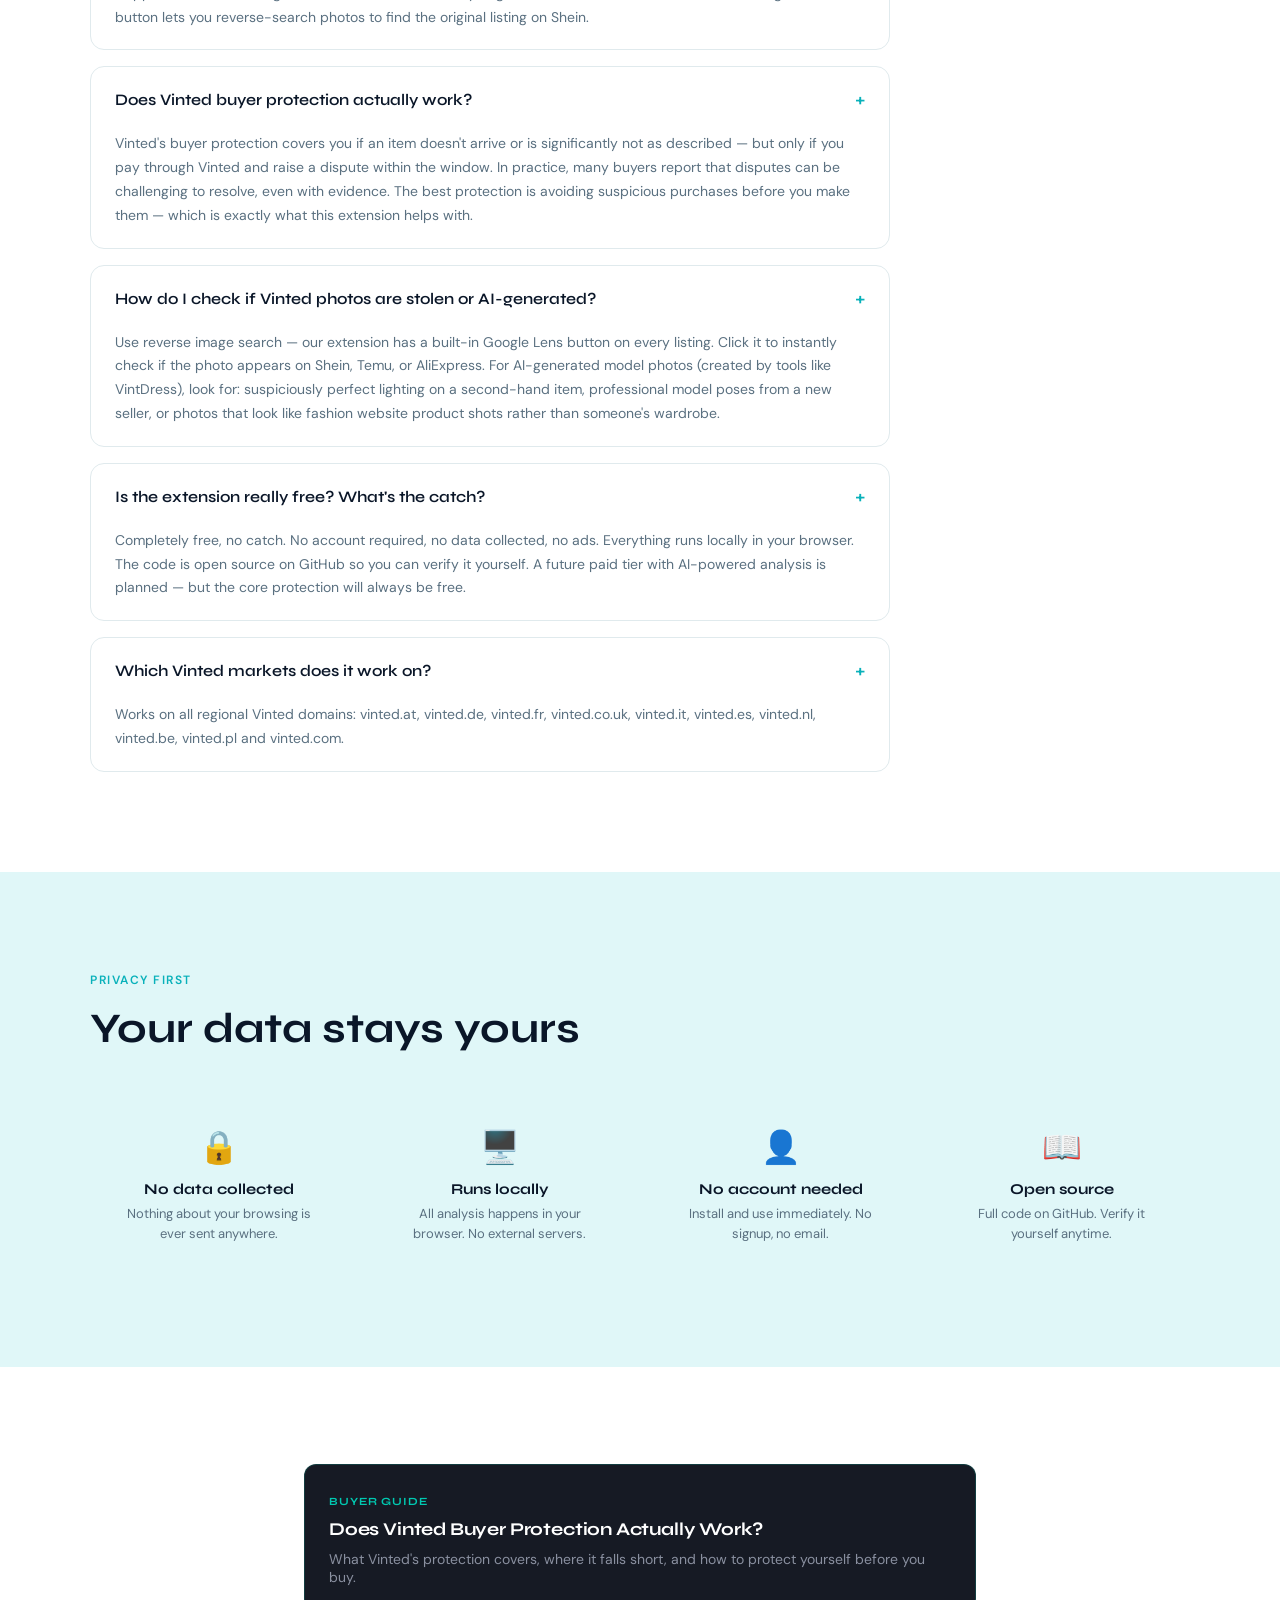
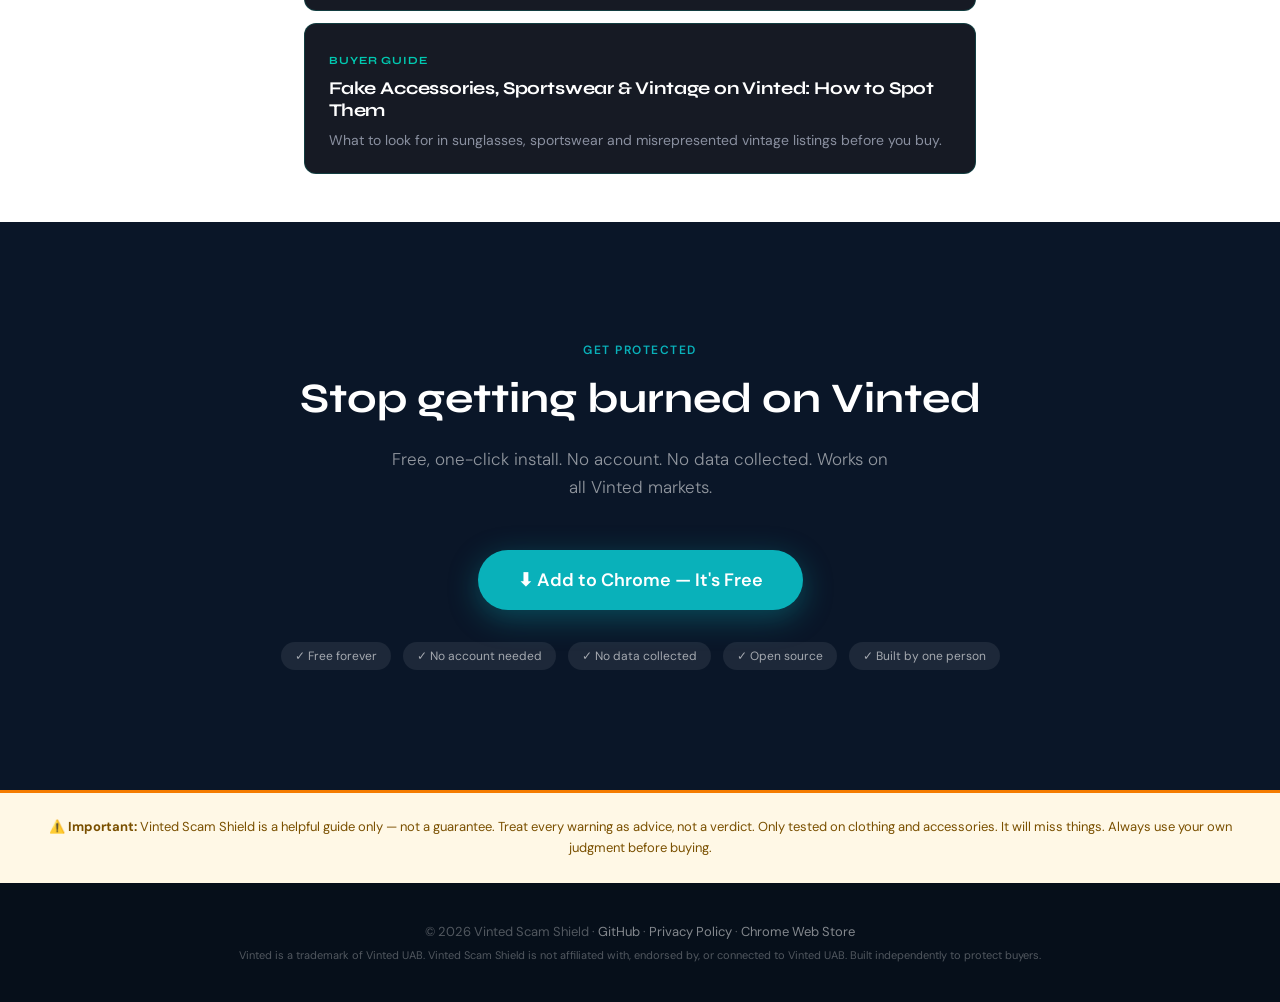
==== commit 73f7f18a: "Update index.html" ====
--- a/index.html
+++ b/index.html
@@ -1126,6 +1126,11 @@
     <h3 style="font-family:'Syne',sans-serif;font-size:18px;font-weight:700;color:#fff;margin:8px 0 10px;letter-spacing:-0.01em;">Does Vinted Buyer Protection Actually Work?</h3>
     <p style="font-size:14px;color:#8a90a0;margin:0;">What Vinted's protection covers, where it falls short, and how to protect yourself before you buy.</p>
   </a>
+  <a href="/blog/fake-accessories-sportswear-vintage-on-vinted/" style="display:block;background:#161a24;border:1px solid rgba(0,201,177,0.2);border-radius:12px;padding:24px;text-decoration:none;margin-top:12px;transition:border-color 0.2s;" onmouseover="this.style.borderColor='rgba(0,201,177,0.5)'" onmouseout="this.style.borderColor='rgba(0,201,177,0.2)'">
+  <span style="font-family:'Syne',sans-serif;font-size:11px;font-weight:700;letter-spacing:0.08em;text-transform:uppercase;color:#00c9b1;">Buyer Guide</span>
+  <h3 style="font-family:'Syne',sans-serif;font-size:18px;font-weight:700;color:#fff;margin:8px 0 10px;letter-spacing:-0.01em;">Fake Accessories, Sportswear & Vintage on Vinted: How to Spot Them</h3>
+  <p style="font-size:14px;color:#8a90a0;margin:0;">What to look for in sunglasses, sportswear and misrepresented vintage listings before you buy.</p>
+</a>
 </section>
   
 <!-- CTA -->
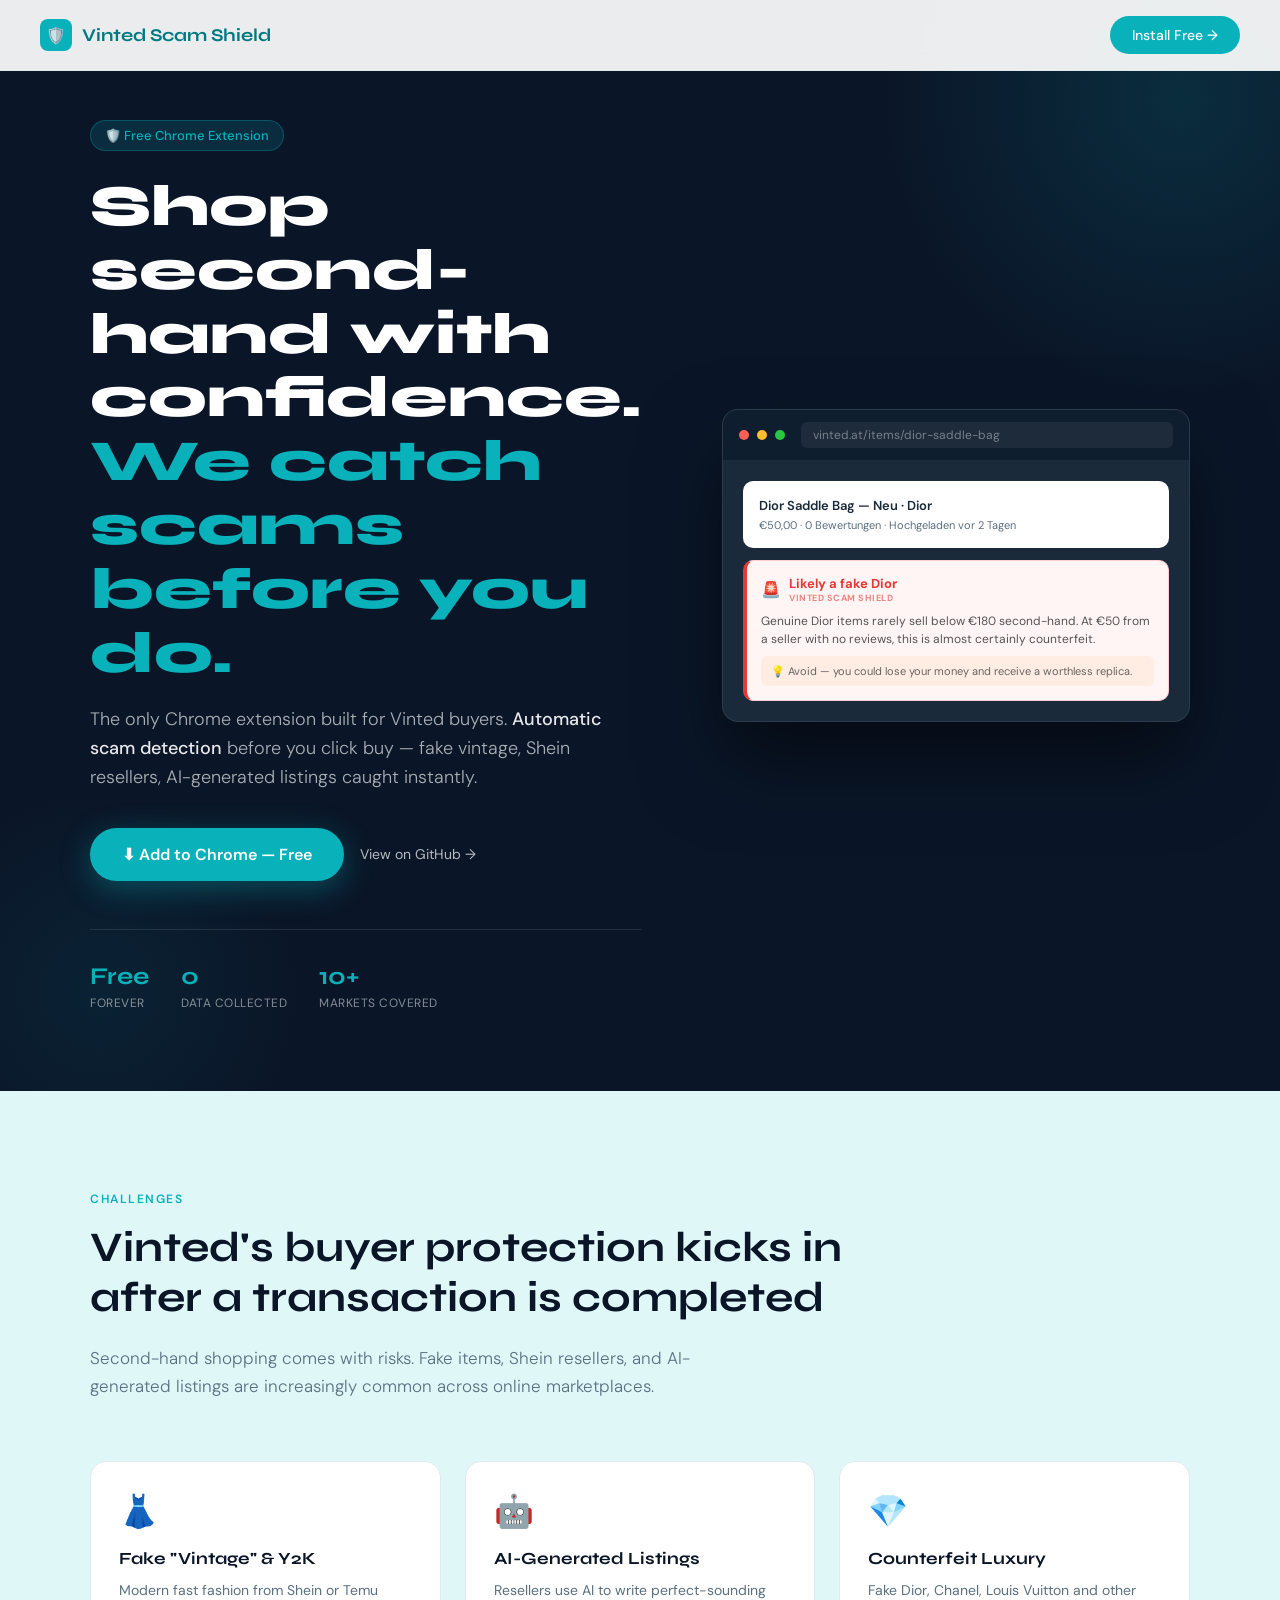
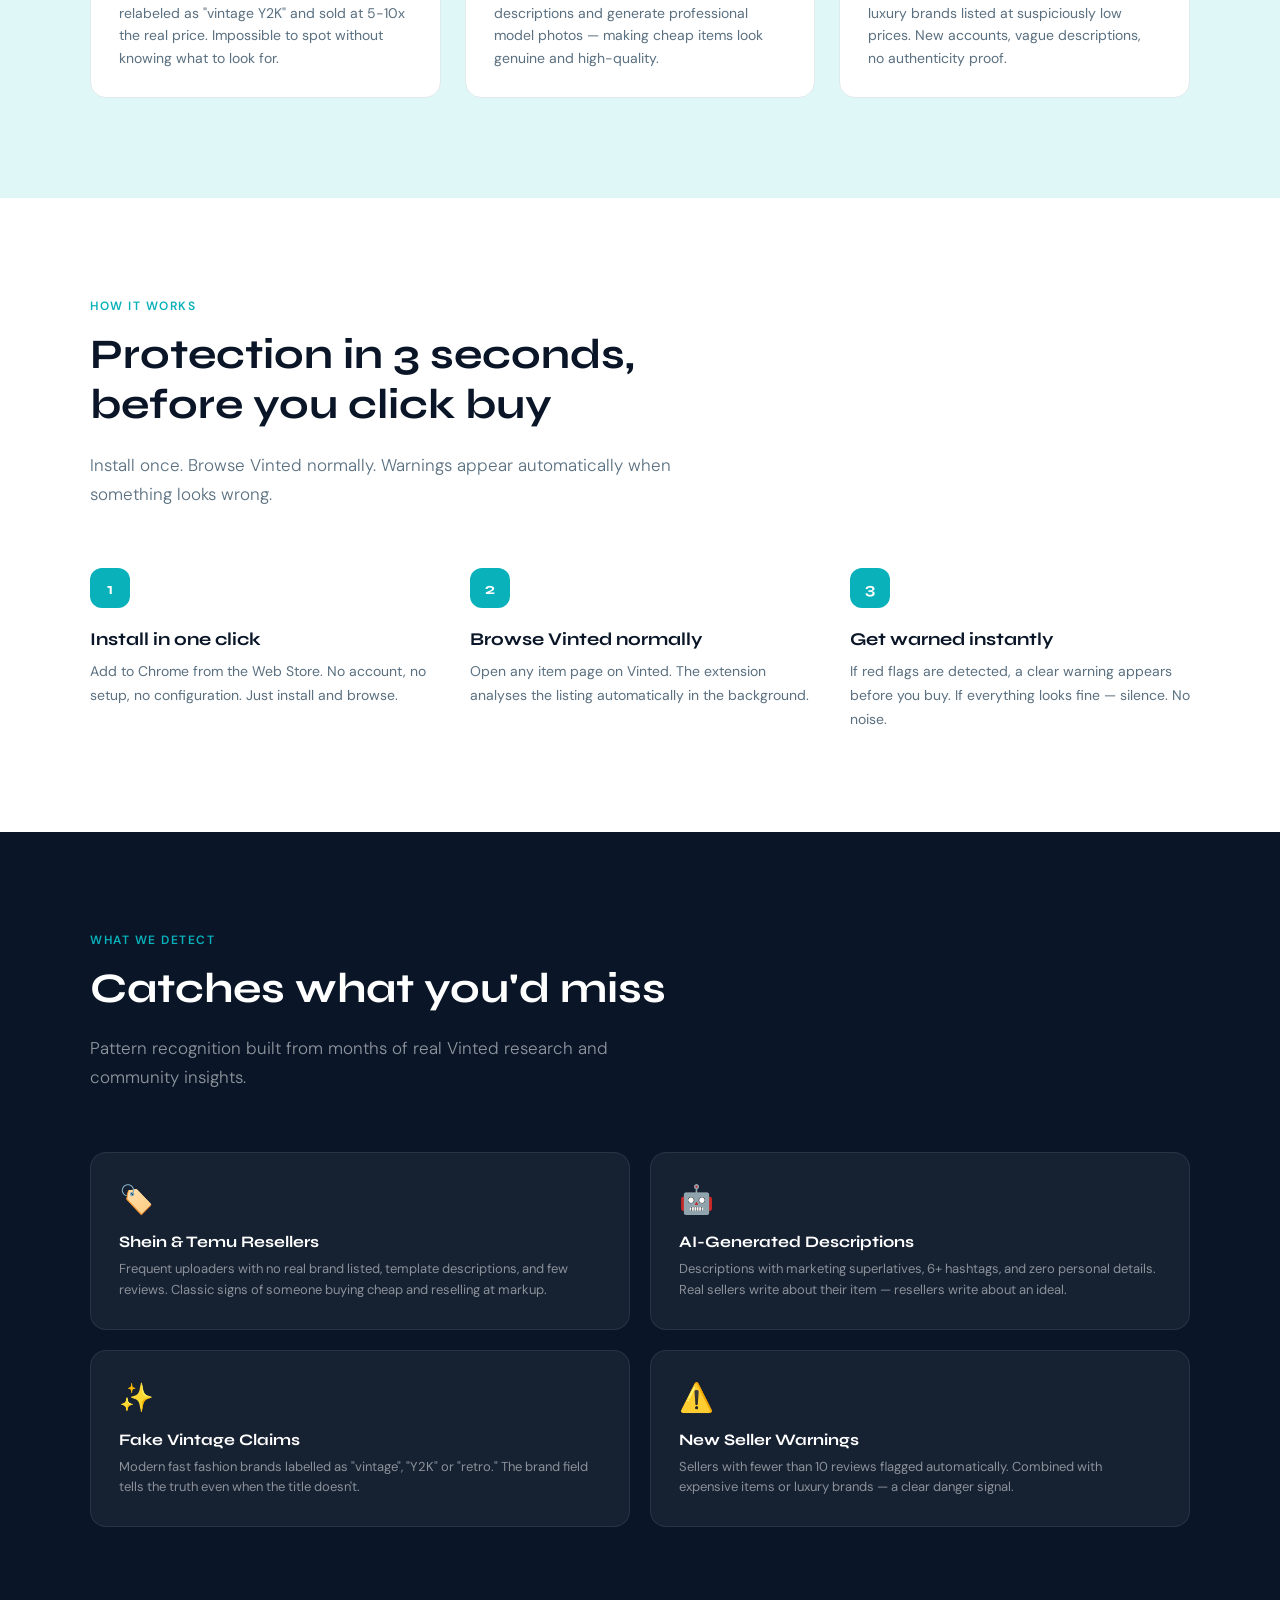
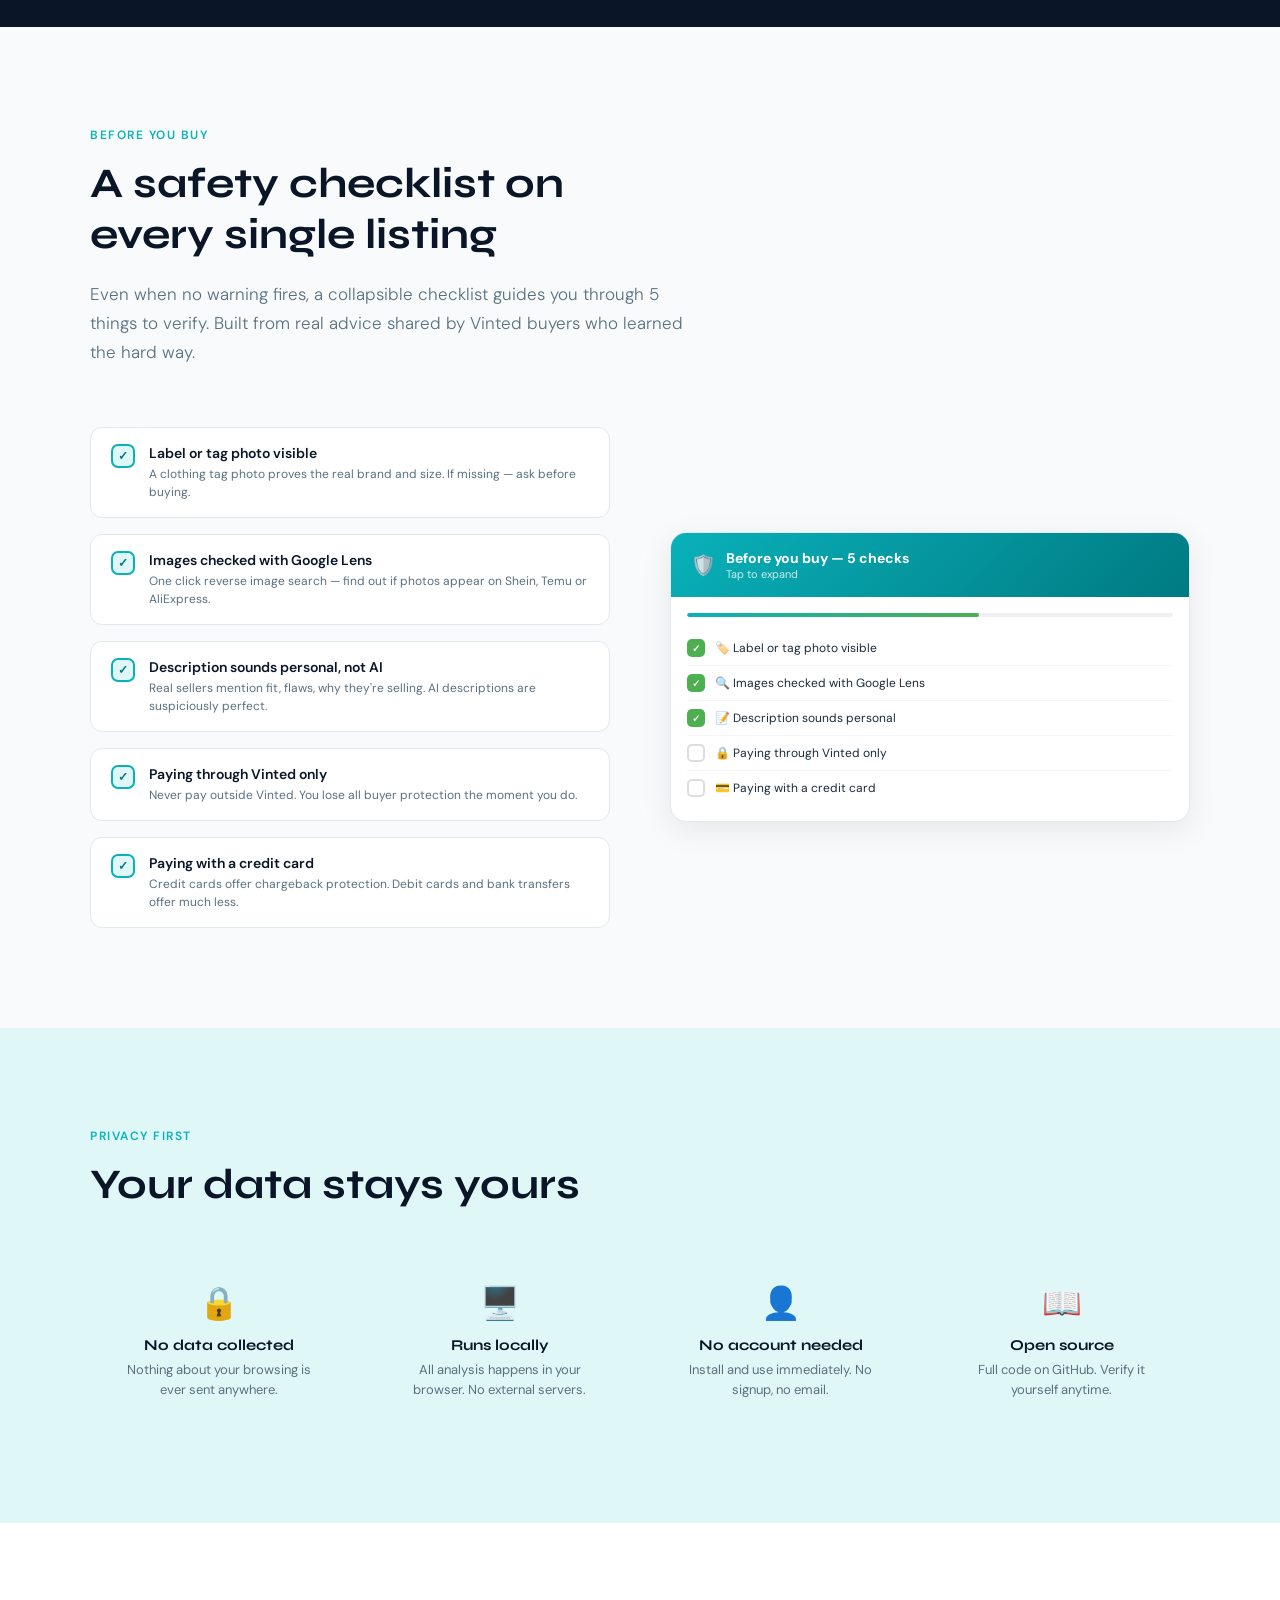
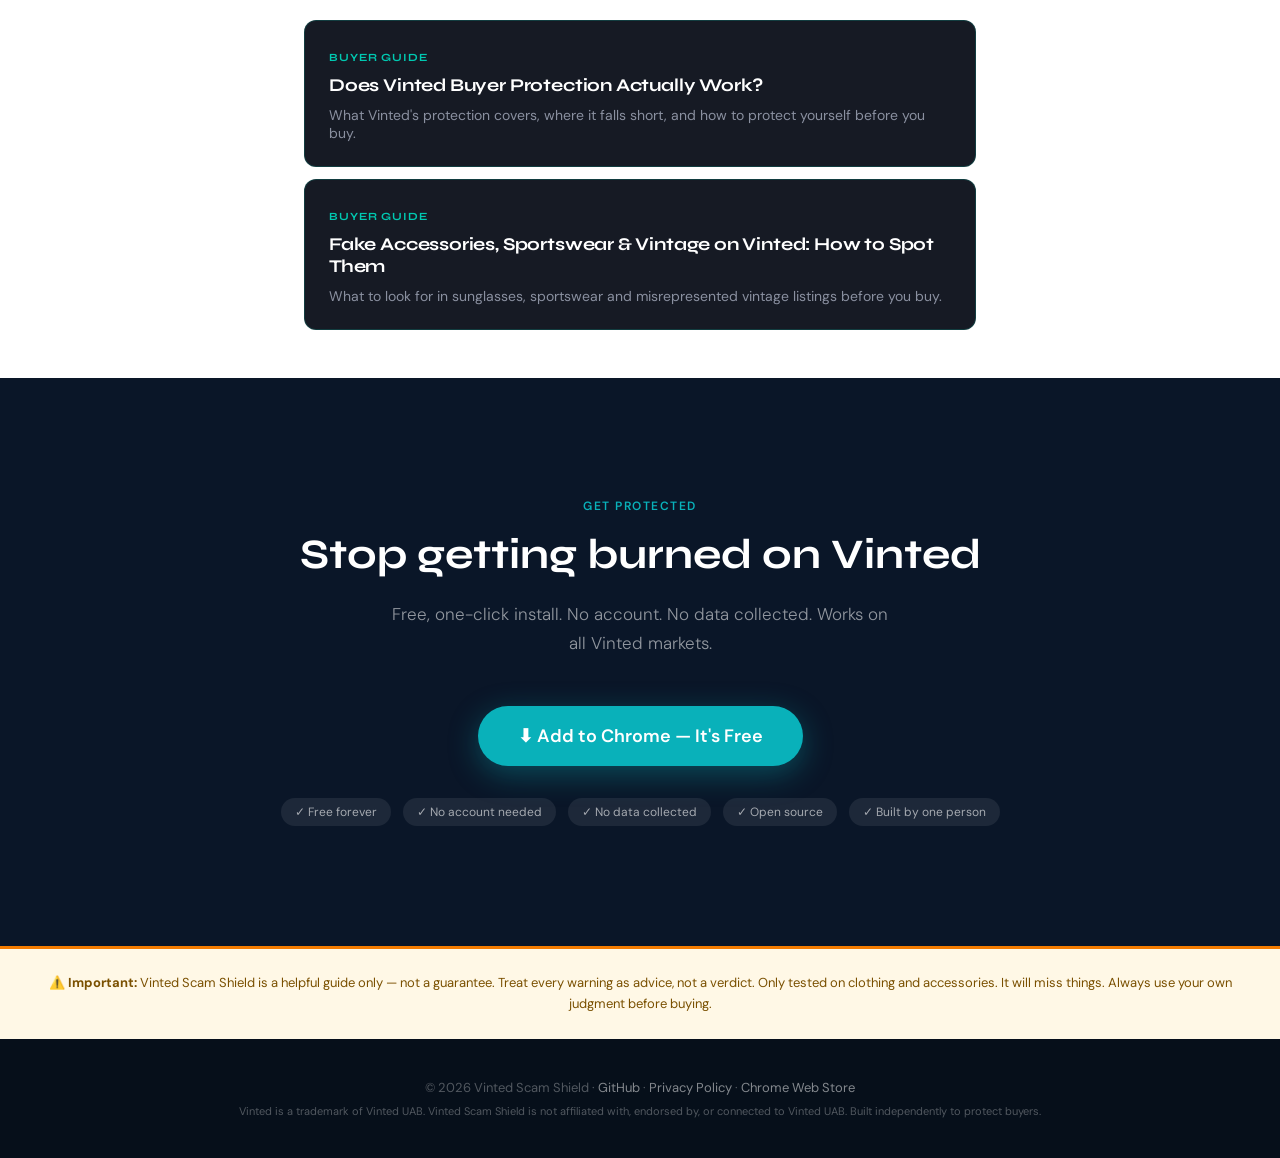
==== commit 7b9d56fc: "Update index.html" ====
--- a/index.html
+++ b/index.html
@@ -1052,41 +1052,6 @@
   </div>
 </section>
 
-<!-- FAQ -->
-<section>
-  <div class="container">
-    <div class="section-label">FAQ</div>
-    <h2 class="section-title">Common questions</h2>
-
-    <div class="faq-list">
-      <div class="faq-item">
-        <div class="faq-q">How do I spot fake vintage items on Vinted?</div>
-        <div class="faq-a">Real vintage items have specific brand history and authentic wear patterns. Red flags include: modern fast fashion brands (Shein, Zara, H&M) labelled as "vintage" or "Y2K", no clothing tag photo, vague descriptions with no mention of where or when the item was bought. Vinted Scam Shield automatically detects when a listing claims vintage status for a brand that isn't genuinely vintage.</div>
-      </div>
-      <div class="faq-item">
-        <div class="faq-q">How can I detect Shein or Temu resellers on Vinted?</div>
-        <div class="faq-a">Shein/Temu resellers typically have: the "Frequent Uploads" badge, very few genuine reviews, no real brand listed or a made-up brand name, template descriptions with template phrases like "never worn" or "carefully packaged and shipped", and 6+ hashtags. Our extension automatically flags this combination — and the built-in Google Lens button lets you reverse-search photos to find the original listing on Shein.</div>
-      </div>
-      <div class="faq-item">
-        <div class="faq-q">Does Vinted buyer protection actually work?</div>
-        <div class="faq-a">Vinted's buyer protection covers you if an item doesn't arrive or is significantly not as described — but only if you pay through Vinted and raise a dispute within the window. In practice, many buyers report that disputes can be challenging to resolve, even with evidence. The best protection is avoiding suspicious purchases before you make them — which is exactly what this extension helps with.</div>
-      </div>
-      <div class="faq-item">
-        <div class="faq-q">How do I check if Vinted photos are stolen or AI-generated?</div>
-        <div class="faq-a">Use reverse image search — our extension has a built-in Google Lens button on every listing. Click it to instantly check if the photo appears on Shein, Temu, or AliExpress. For AI-generated model photos (created by tools like VintDress), look for: suspiciously perfect lighting on a second-hand item, professional model poses from a new seller, or photos that look like fashion website product shots rather than someone's wardrobe.</div>
-      </div>
-      <div class="faq-item">
-        <div class="faq-q">Is the extension really free? What's the catch?</div>
-        <div class="faq-a">Completely free, no catch. No account required, no data collected, no ads. Everything runs locally in your browser. The code is open source on GitHub so you can verify it yourself. A future paid tier with AI-powered analysis is planned — but the core protection will always be free.</div>
-      </div>
-      <div class="faq-item">
-        <div class="faq-q">Which Vinted markets does it work on?</div>
-        <div class="faq-a">Works on all regional Vinted domains: vinted.at, vinted.de, vinted.fr, vinted.co.uk, vinted.it, vinted.es, vinted.nl, vinted.be, vinted.pl and vinted.com.</div>
-      </div>
-    </div>
-  </div>
-</section>
-
 <!-- PRIVACY -->
 <section class="privacy">
   <div class="container">
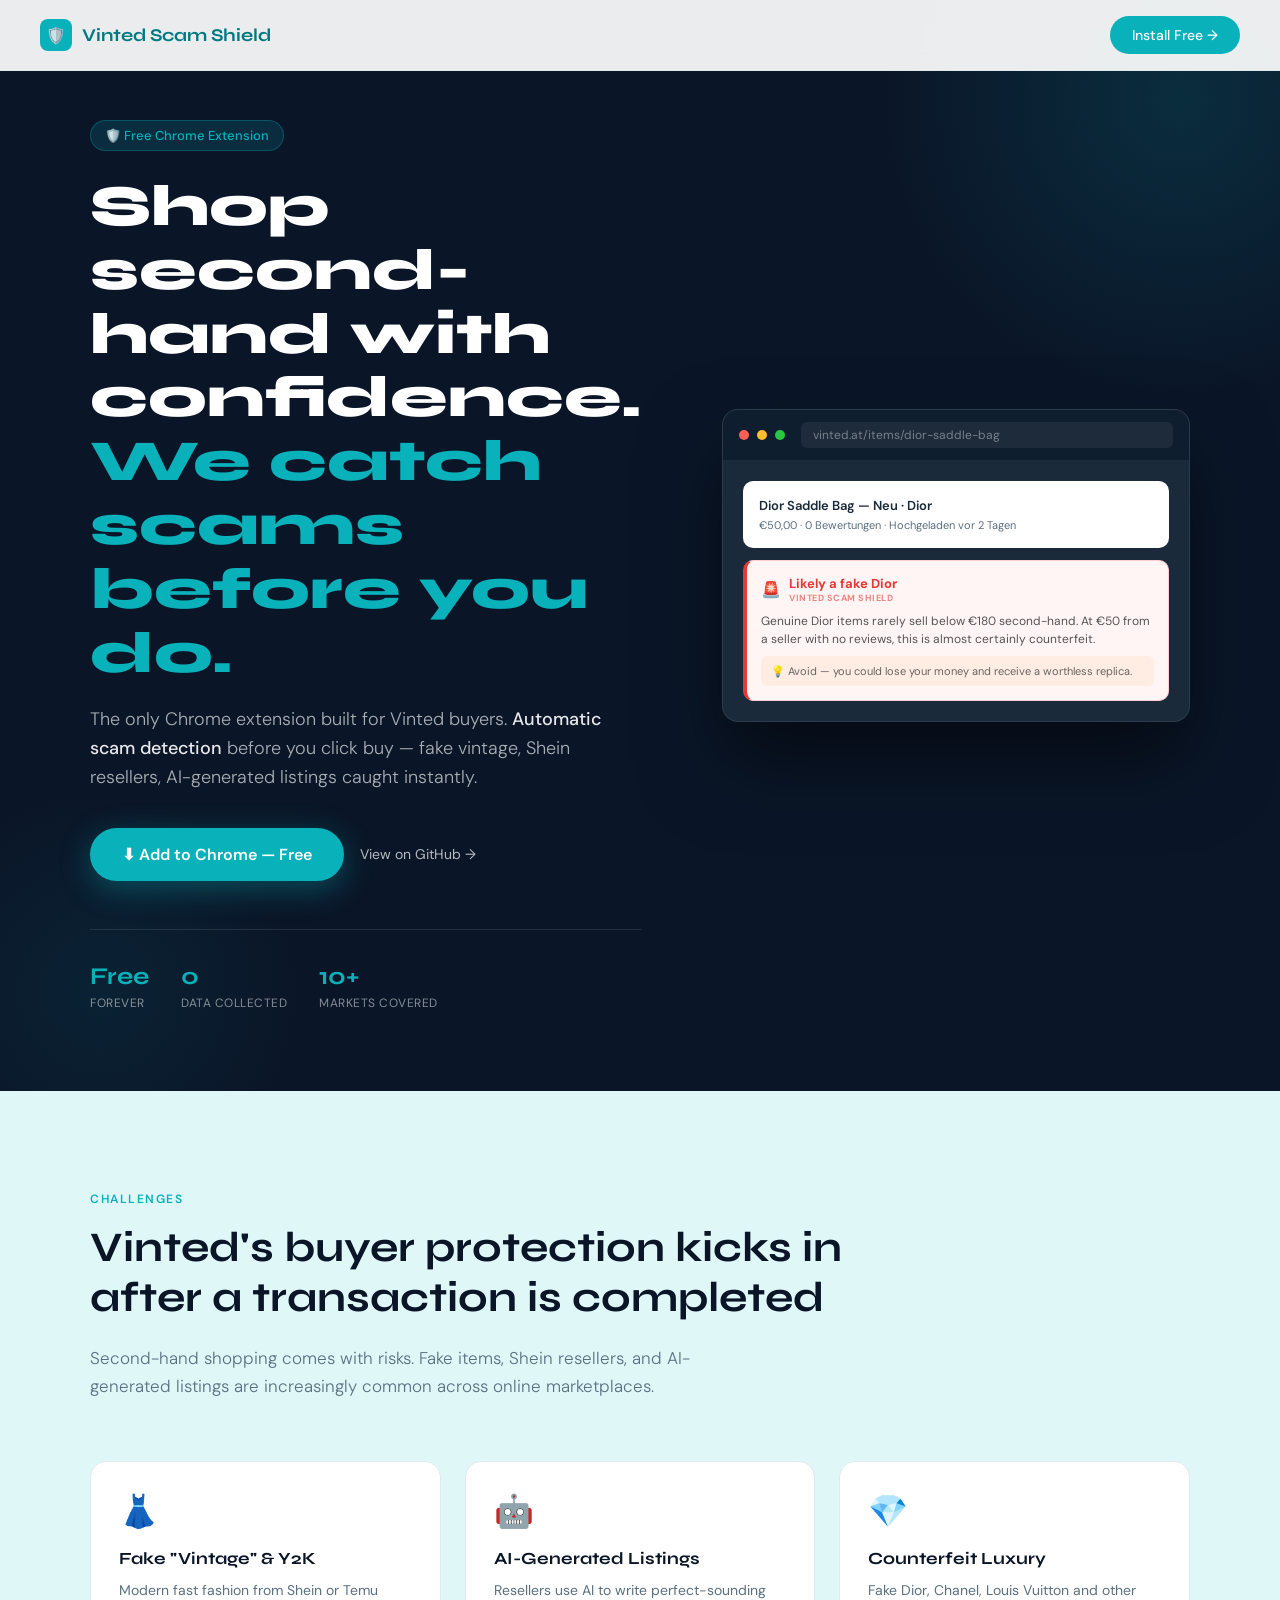
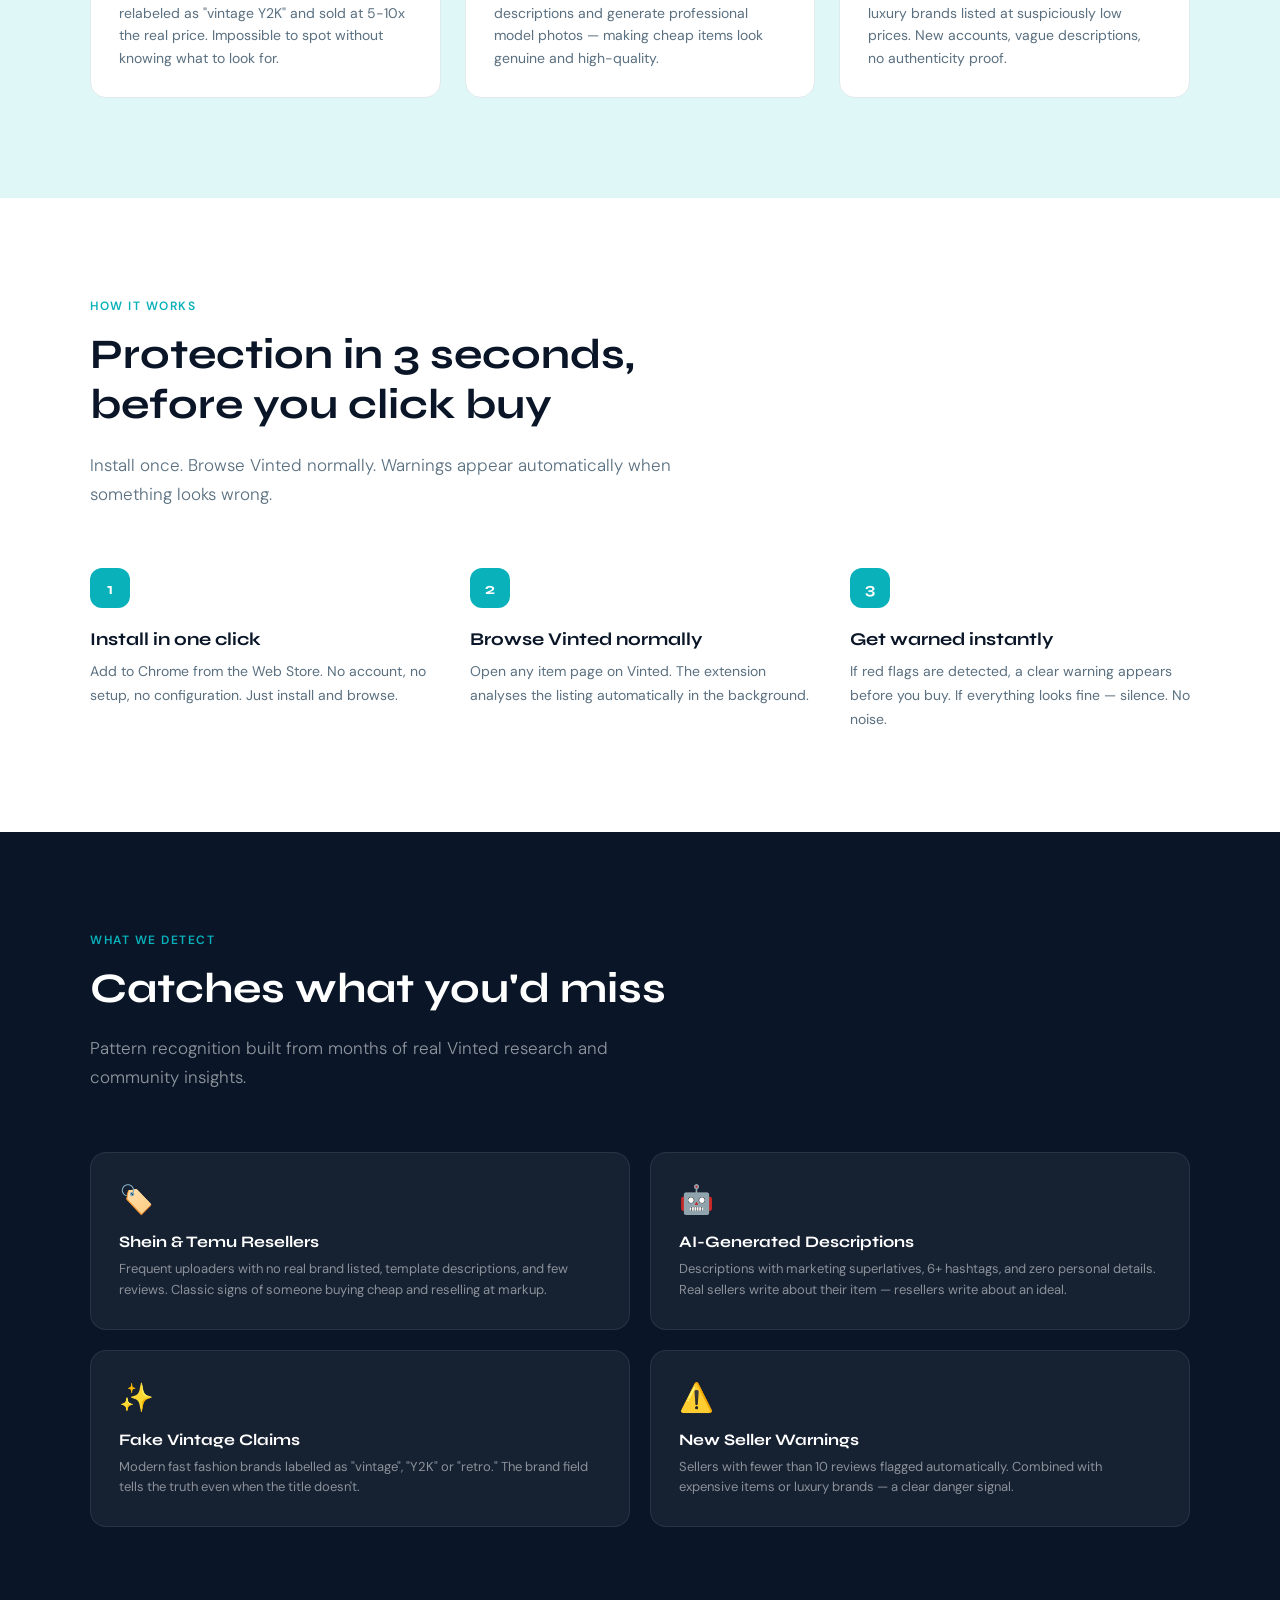
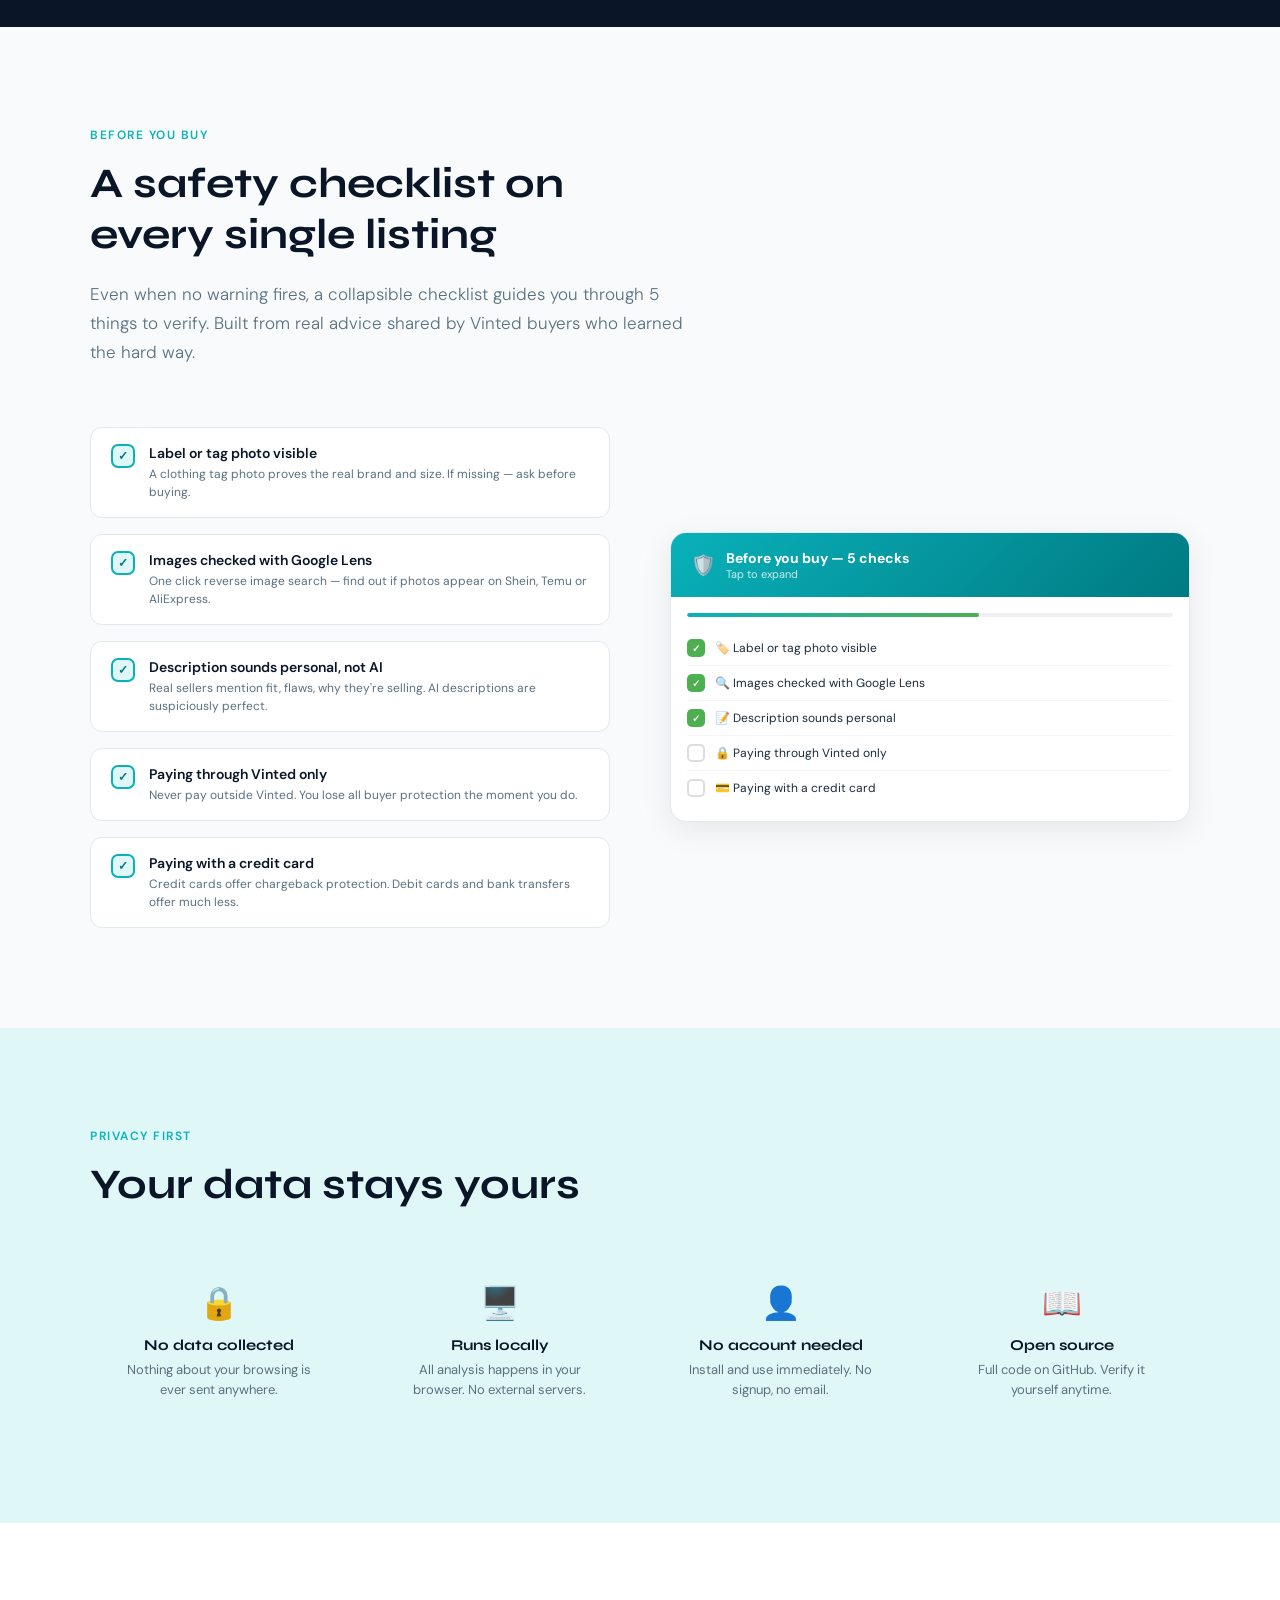
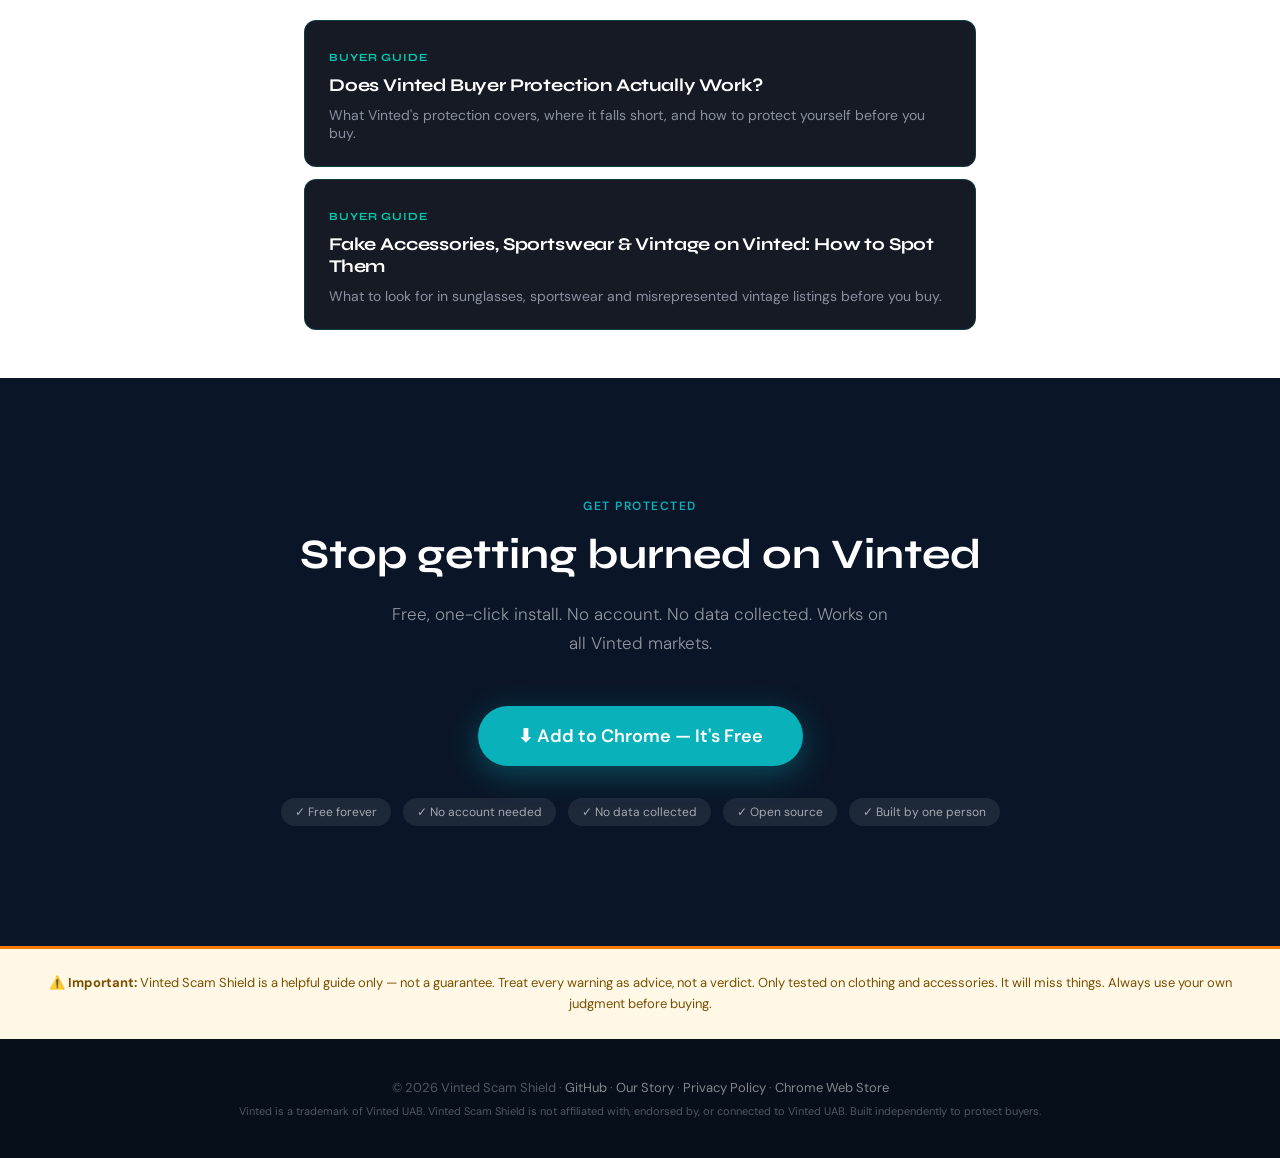
==== commit ccaef654: "Update index.html" ====
--- a/index.html
+++ b/index.html
@@ -1128,7 +1128,8 @@
 <footer>
   <p>
     © 2026 Vinted Scam Shield · 
-    <a href="https://github.com/meguzalia/vinted-scam-shield">GitHub</a> · 
+    <a href="https://github.com/meguzalia/vinted-scam-shield">GitHub</a> ·
+        <a href="/about/">Our Story</a> · 
     <a href="https://github.com/meguzalia/vinted-scam-shield#privacy">Privacy Policy</a> · 
     <a href="https://chromewebstore.google.com/detail/vinted-scam-shield/ffdkgcechcedjmnbiljfffjoeikpfffk">Chrome Web Store</a>
   </p>
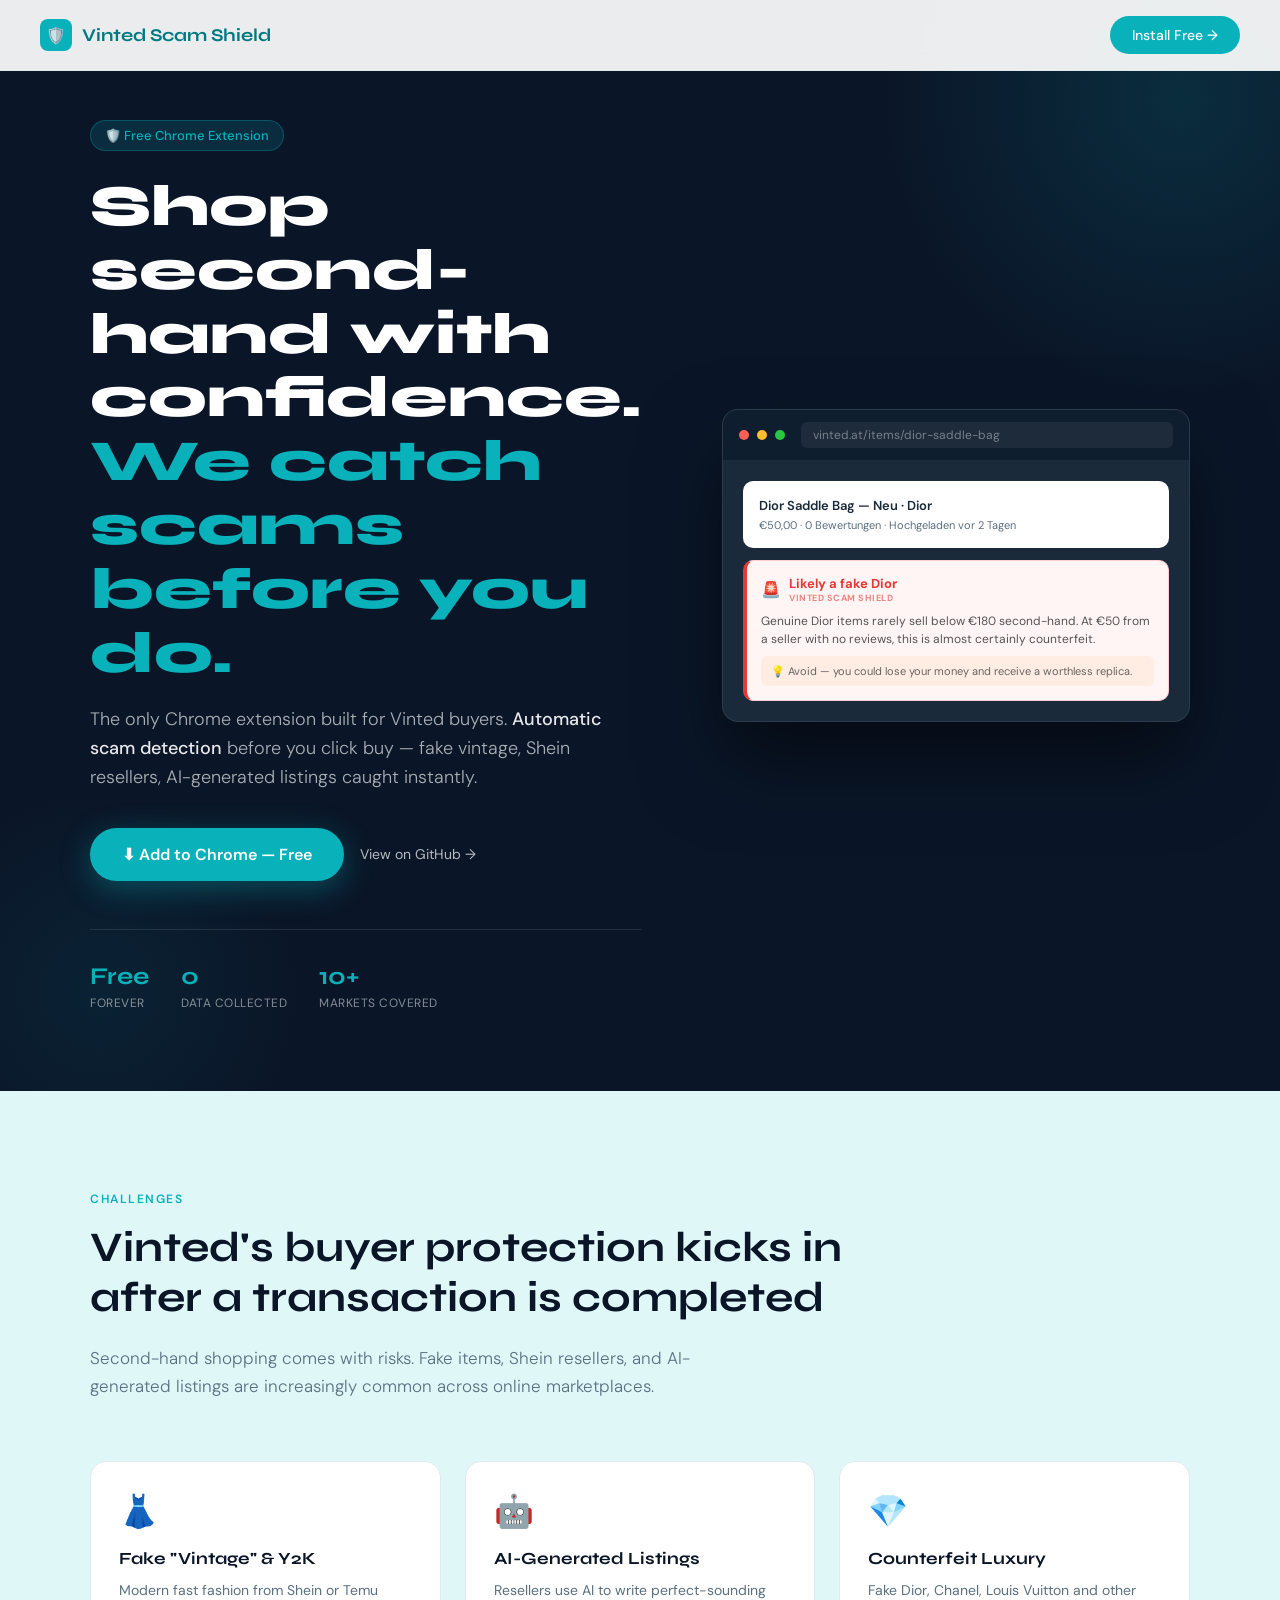
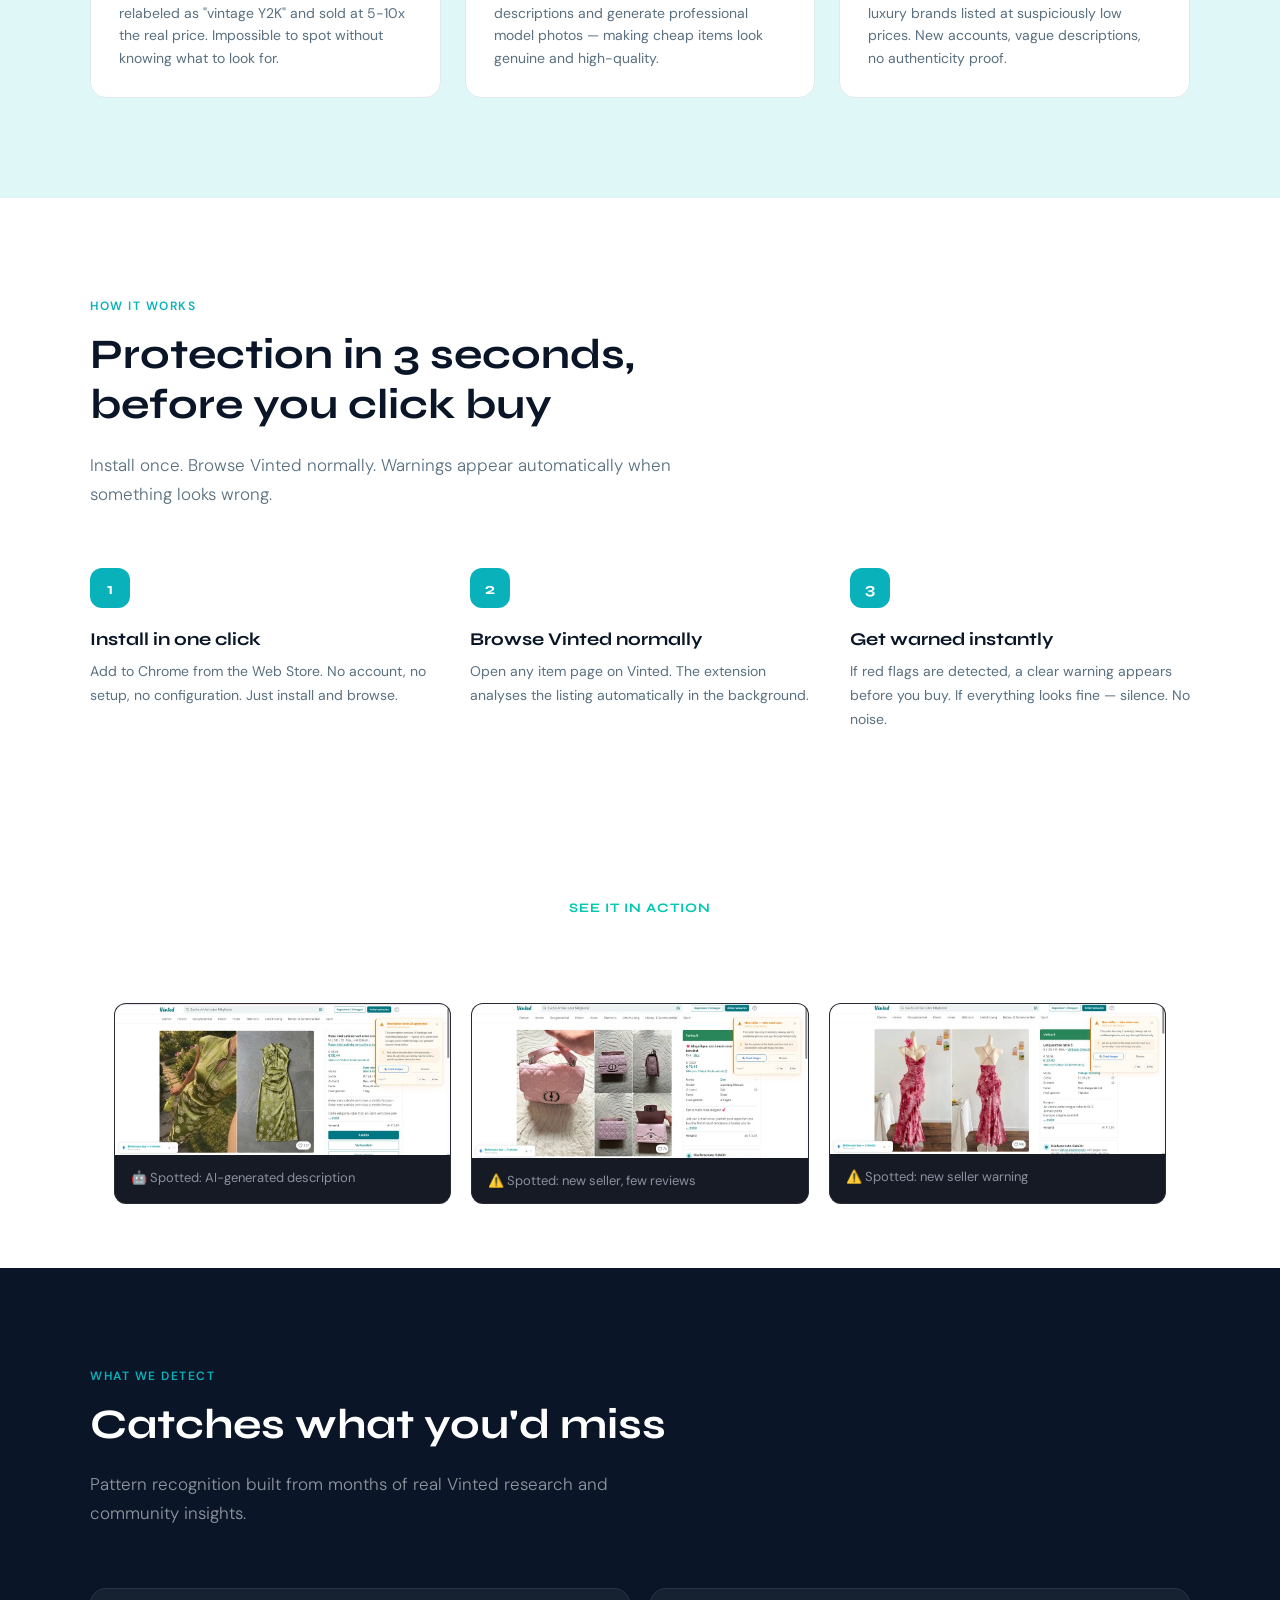
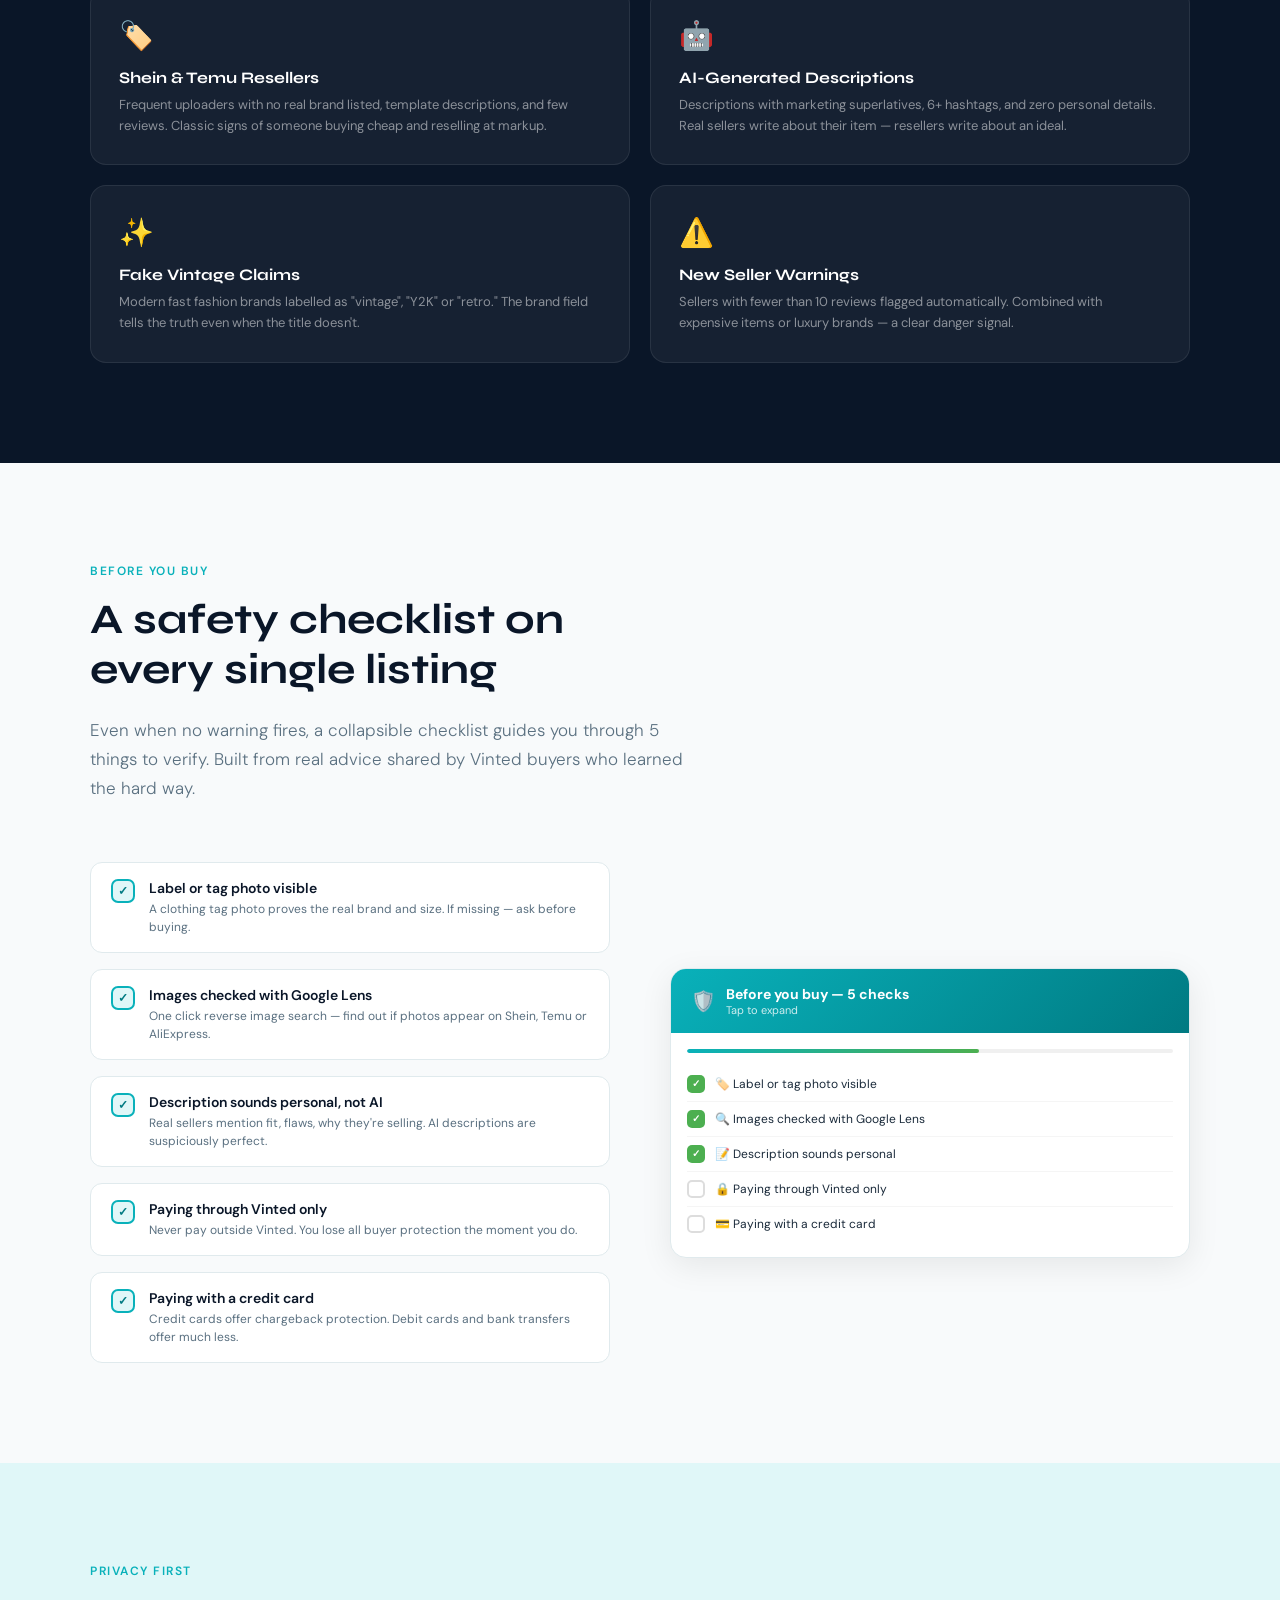
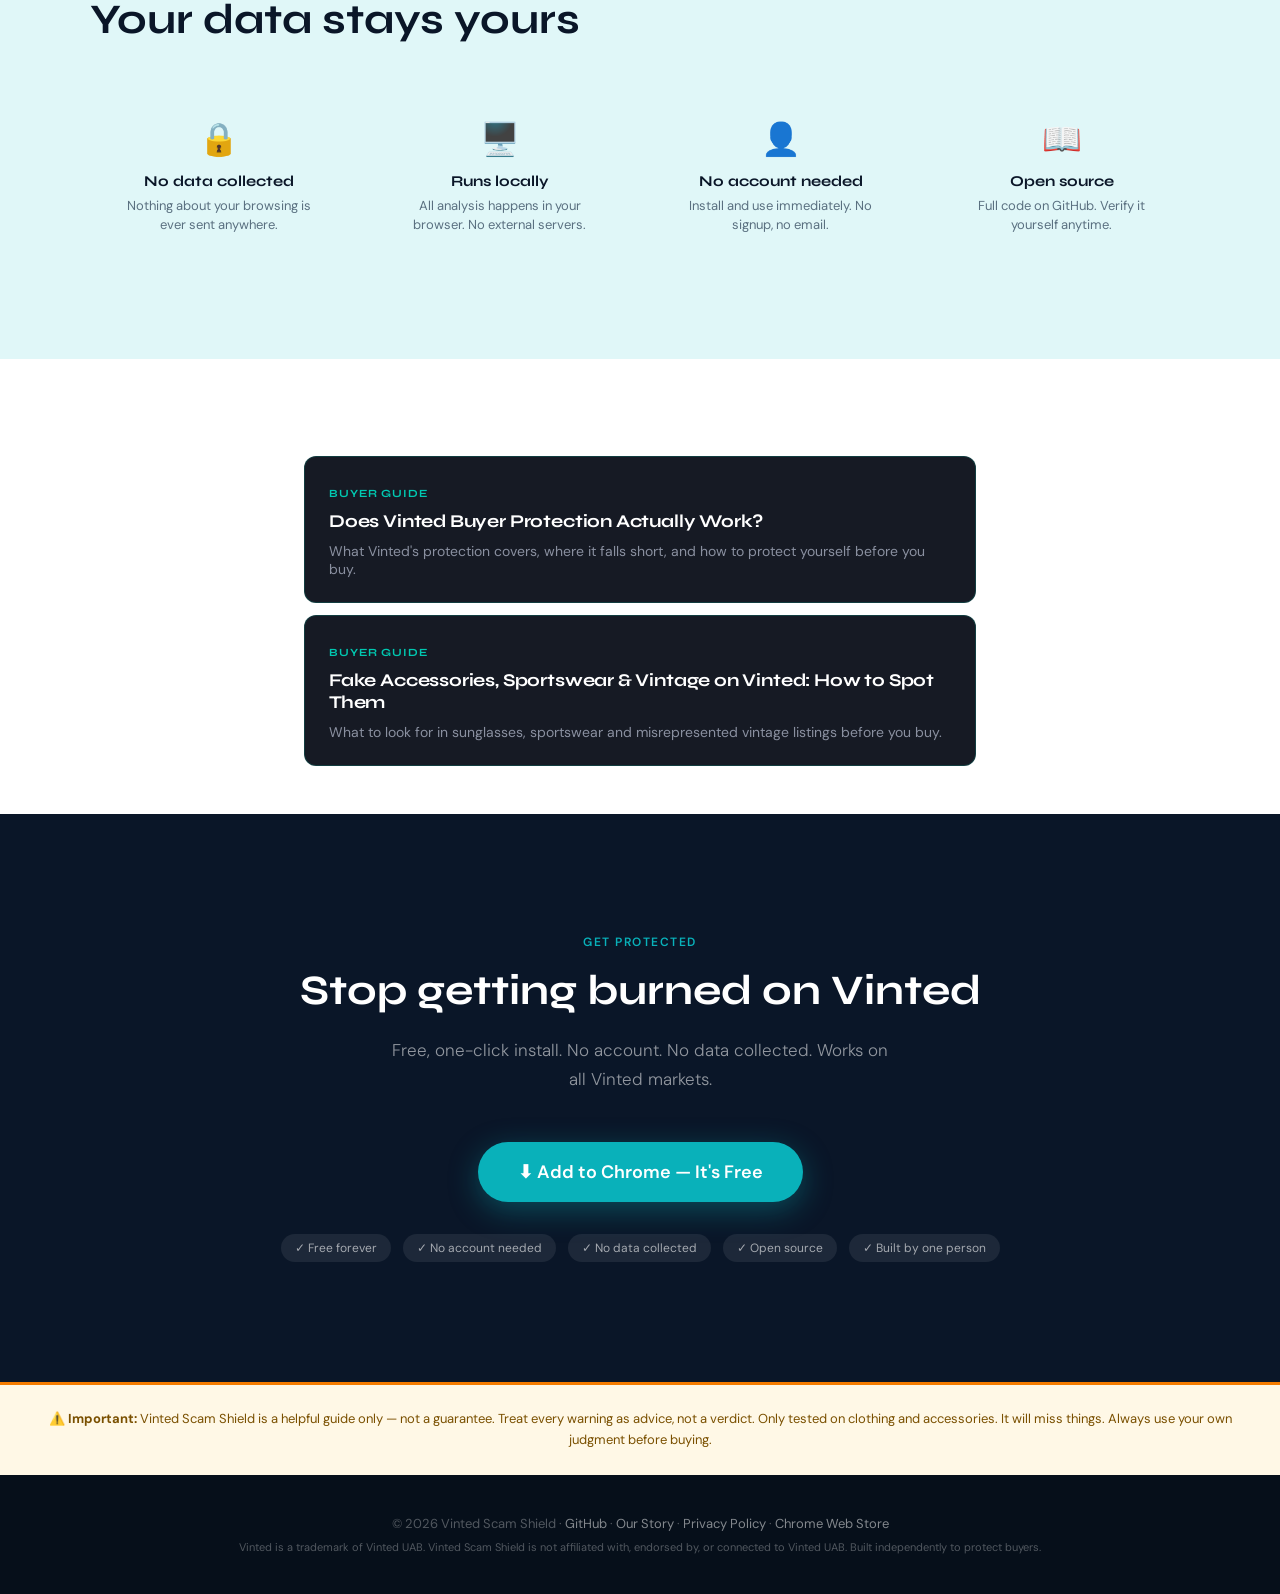
==== commit e252886b: "Update index.html" ====
--- a/index.html
+++ b/index.html
@@ -935,6 +935,27 @@
     </div>
   </div>
 </section>
+  <!-- SEE IT IN ACTION -->
+<section style="max-width:1100px;margin:0 auto;padding:64px 24px;">
+  <div style="text-align:center;margin-bottom:40px;">
+    <span style="font-family:'Syne',sans-serif;font-size:13px;font-weight:700;letter-spacing:0.08em;text-transform:uppercase;color:#00c9b1;">See It In Action</span>
+    <h2 style="font-family:'Syne',sans-serif;font-size:28px;font-weight:800;color:#fff;margin:12px 0 0;letter-spacing:-0.01em;">Real warnings on real listings</h2>
+  </div>
+  <div style="display:grid;grid-template-columns:repeat(auto-fit,minmax(280px,1fr));gap:20px;">
+    <div style="background:#161a24;border:1px solid rgba(255,255,255,0.07);border-radius:12px;overflow:hidden;">
+      <img src="/screenshot-ai-description1.png" alt="Vinted Scam Shield flagging an AI-generated description" style="width:100%;display:block;">
+      <div style="padding:14px 16px;font-size:13px;color:#8a90a0;">🤖 Spotted: AI-generated description</div>
+    </div>
+    <div style="background:#161a24;border:1px solid rgba(255,255,255,0.07);border-radius:12px;overflow:hidden;">
+      <img src="/screenshot-new-seller-dior3.png" alt="Vinted Scam Shield flagging a new seller on a Dior listing" style="width:100%;display:block;">
+      <div style="padding:14px 16px;font-size:13px;color:#8a90a0;">⚠️ Spotted: new seller, few reviews</div>
+    </div>
+    <div style="background:#161a24;border:1px solid rgba(255,255,255,0.07);border-radius:12px;overflow:hidden;">
+      <img src="/screenshot-new-seller-dress2.png" alt="Vinted Scam Shield flagging a new seller on a dress listing" style="width:100%;display:block;">
+      <div style="padding:14px 16px;font-size:13px;color:#8a90a0;">⚠️ Spotted: new seller warning</div>
+    </div>
+  </div>
+</section>
 
 <!-- DETECTS -->
 <section class="detects">
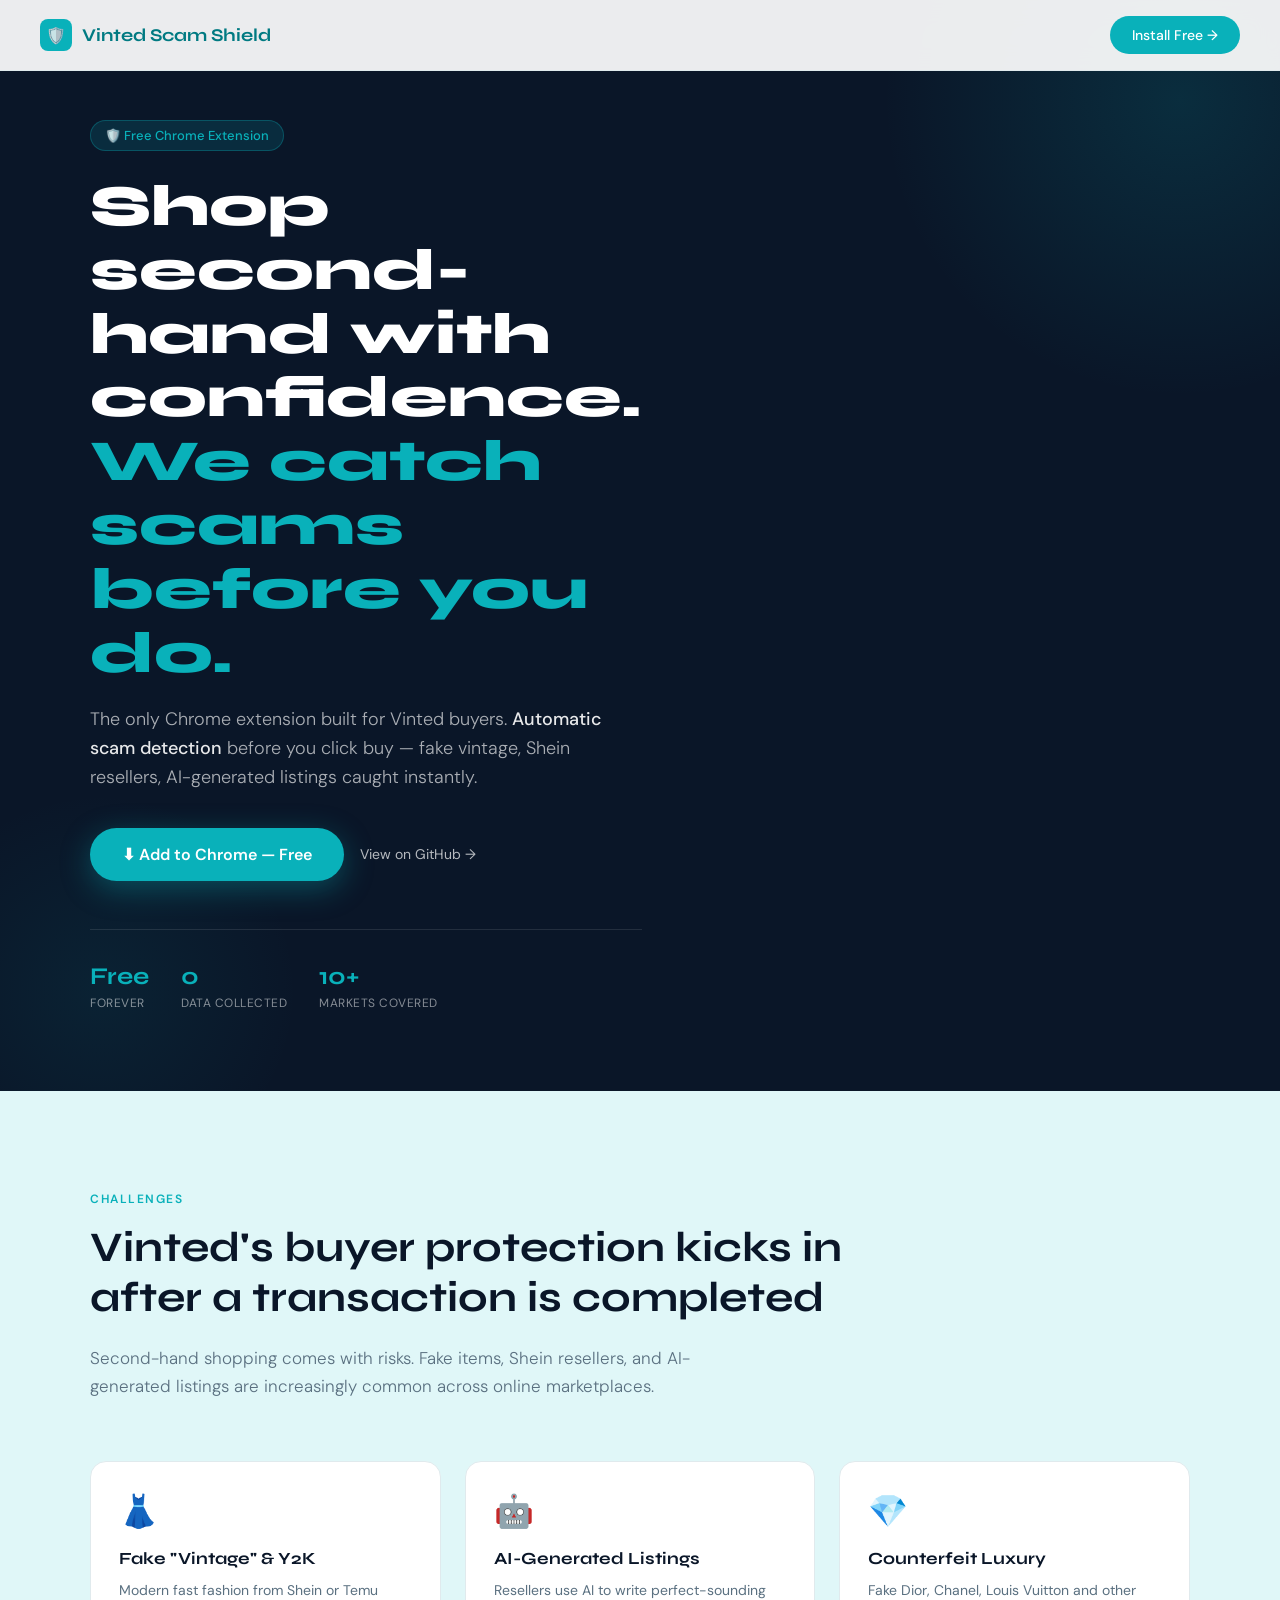
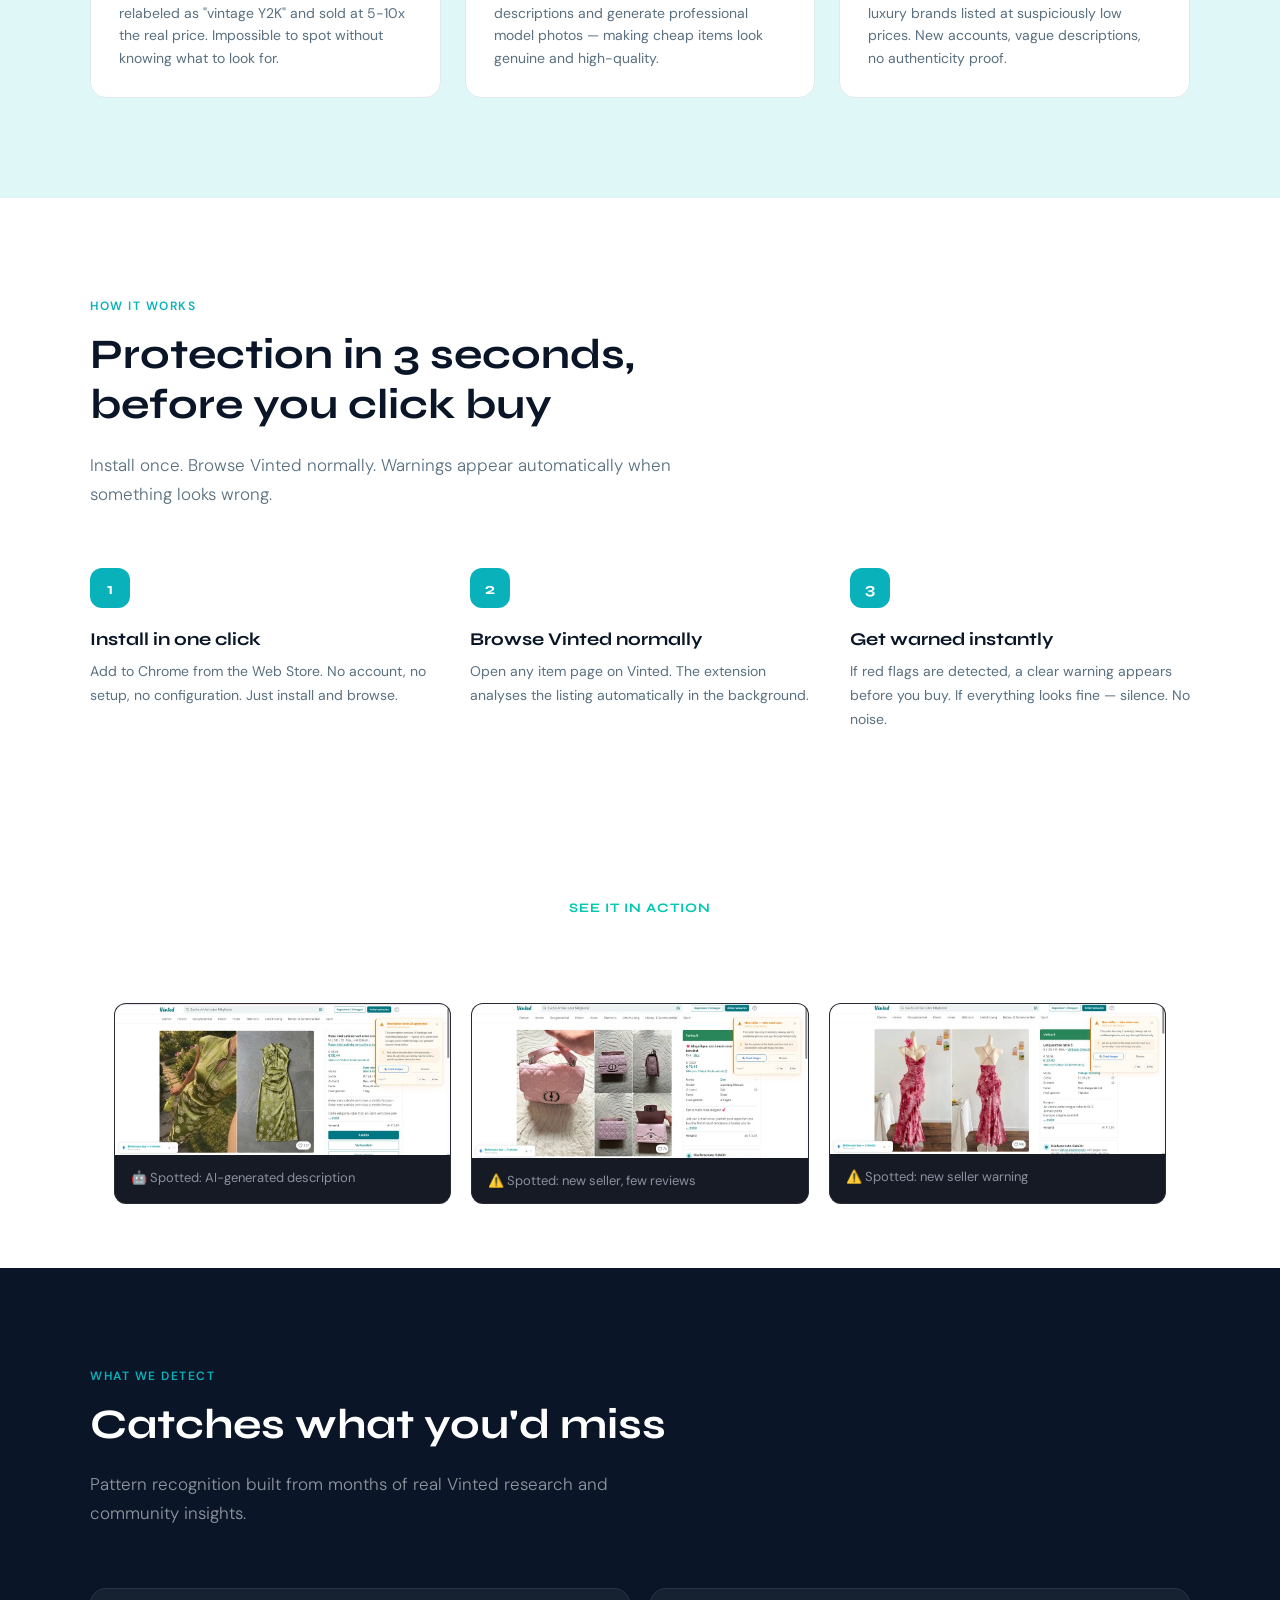
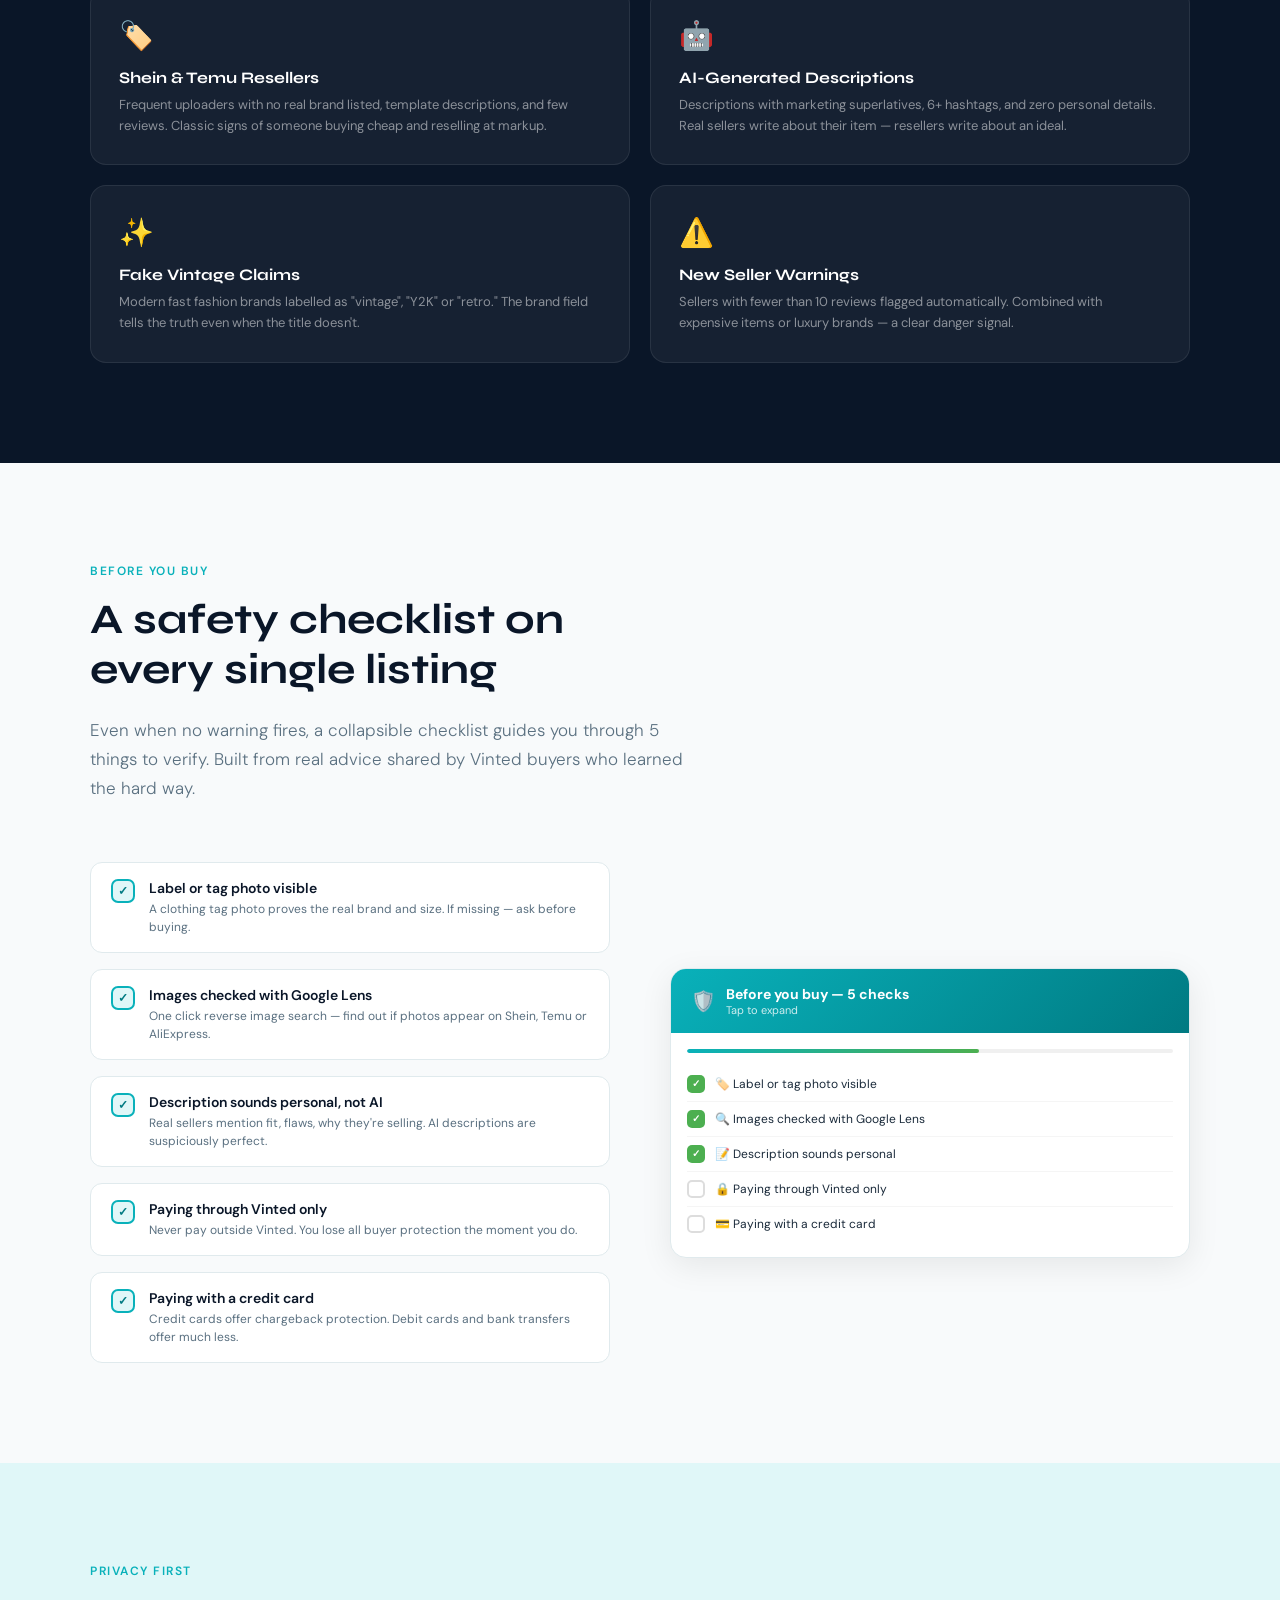
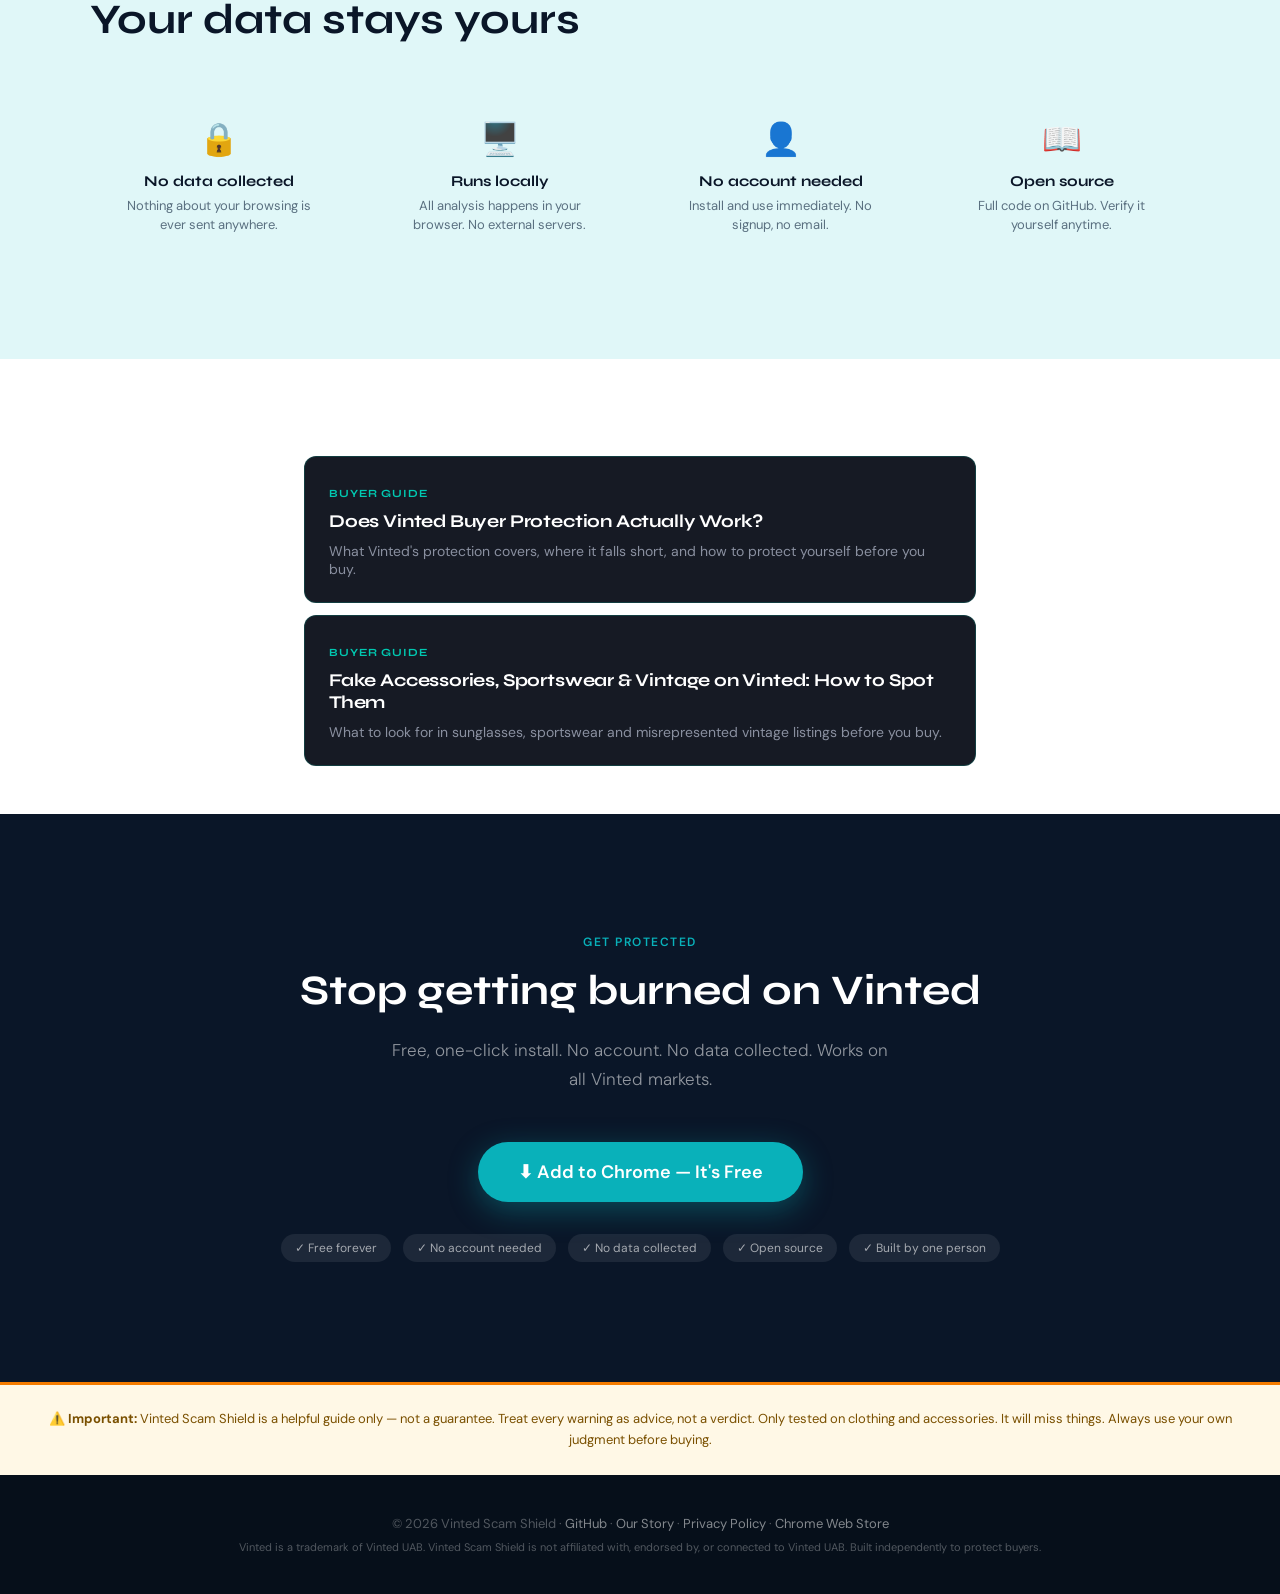
==== commit 5e92596f: "Update index.html" ====
--- a/index.html
+++ b/index.html
@@ -852,34 +852,7 @@
       </div>
     </div>
 
-    <div class="hero-visual">
-      <div class="mock-browser">
-        <div class="browser-bar">
-          <div class="browser-dot red"></div>
-          <div class="browser-dot yellow"></div>
-          <div class="browser-dot green"></div>
-          <div class="browser-url">vinted.at/items/dior-saddle-bag</div>
-        </div>
-        <div class="browser-content">
-          <div class="mock-listing">
-            <div class="mock-listing-title">Dior Saddle Bag — Neu · Dior</div>
-            <div class="mock-listing-meta">€50,00 · 0 Bewertungen · Hochgeladen vor 2 Tagen</div>
-          </div>
-          <div class="mock-warning">
-            <div class="warning-header">
-              <span class="warning-icon">🚨</span>
-              <div>
-                <div class="warning-title">Likely a fake Dior</div>
-                <div class="warning-badge">Vinted Scam Shield</div>
-              </div>
-            </div>
-            <div class="warning-text">Genuine Dior items rarely sell below €180 second-hand. At €50 from a seller with no reviews, this is almost certainly counterfeit.</div>
-            <div class="warning-tip">💡 Avoid — you could lose your money and receive a worthless replica.</div>
-          </div>
-        </div>
-      </div>
-    </div>
-  </div>
+    
 </section>
 
 <!-- PROBLEM -->
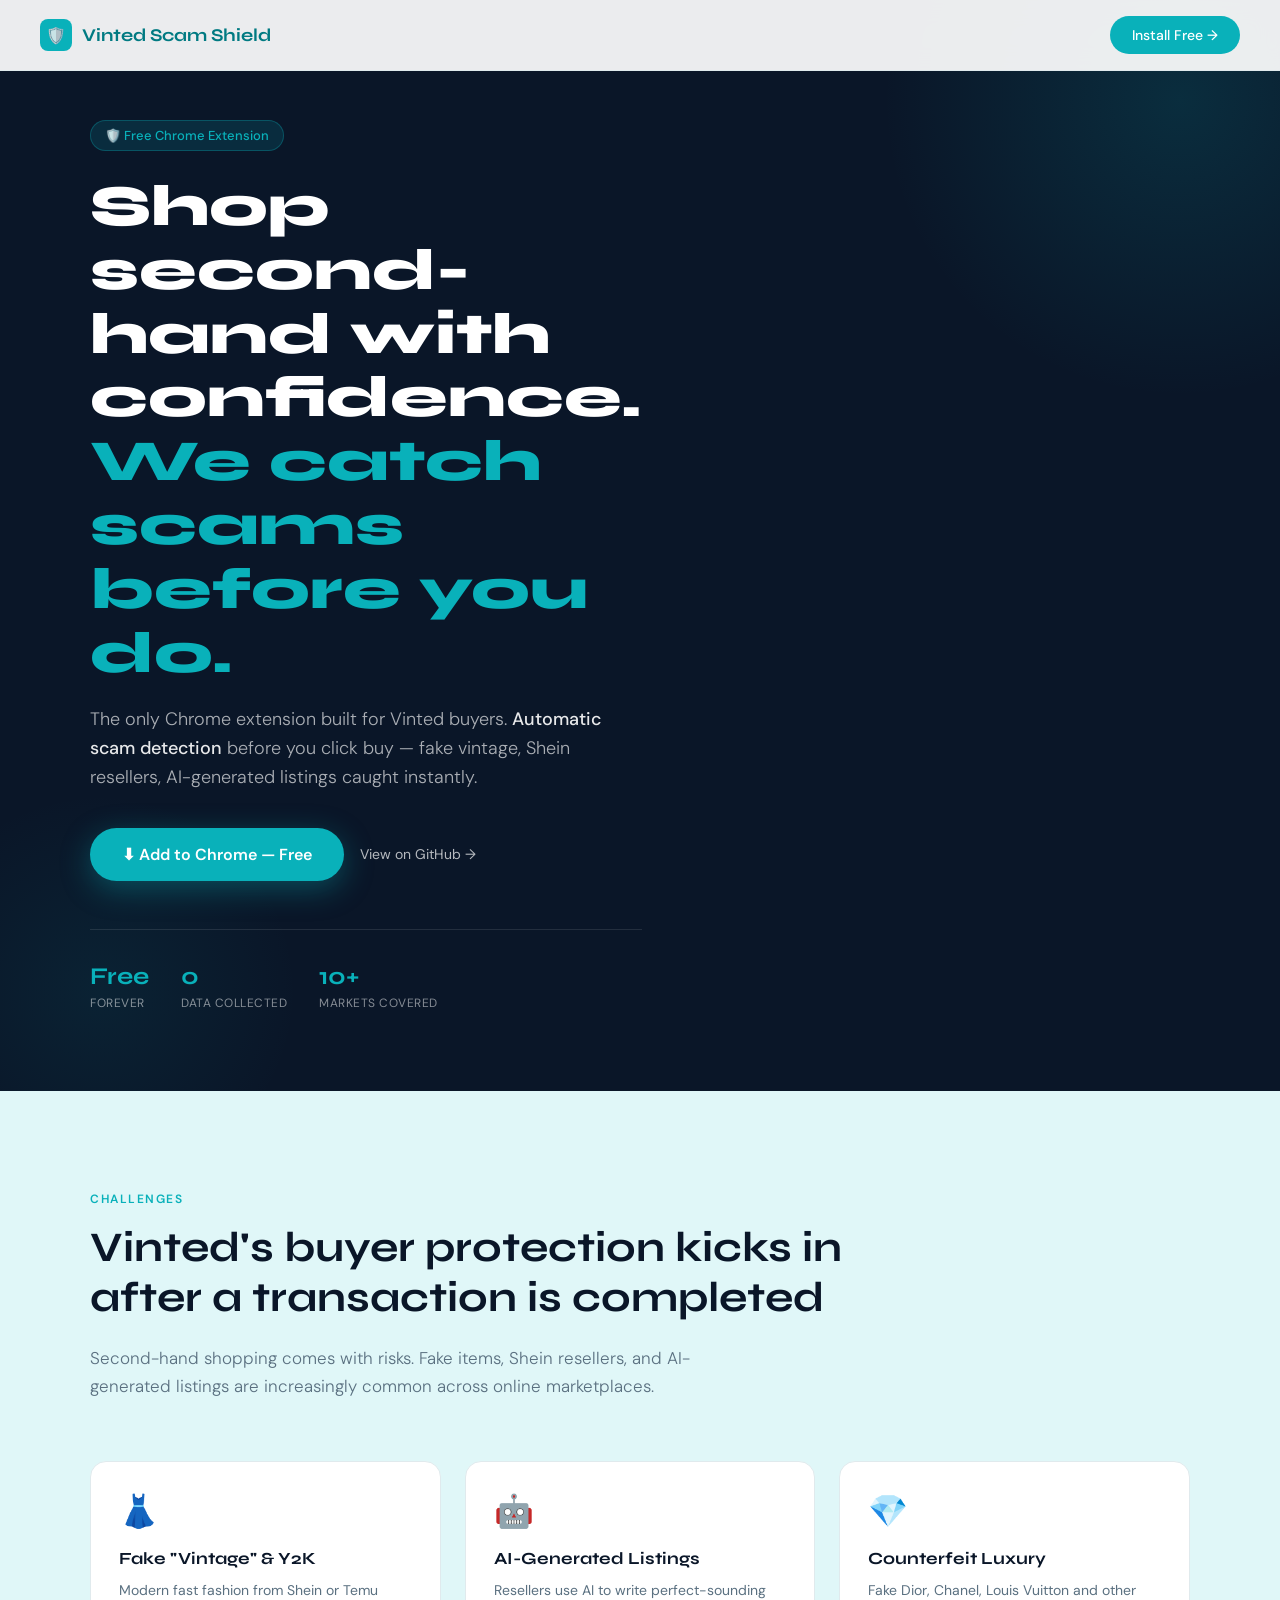
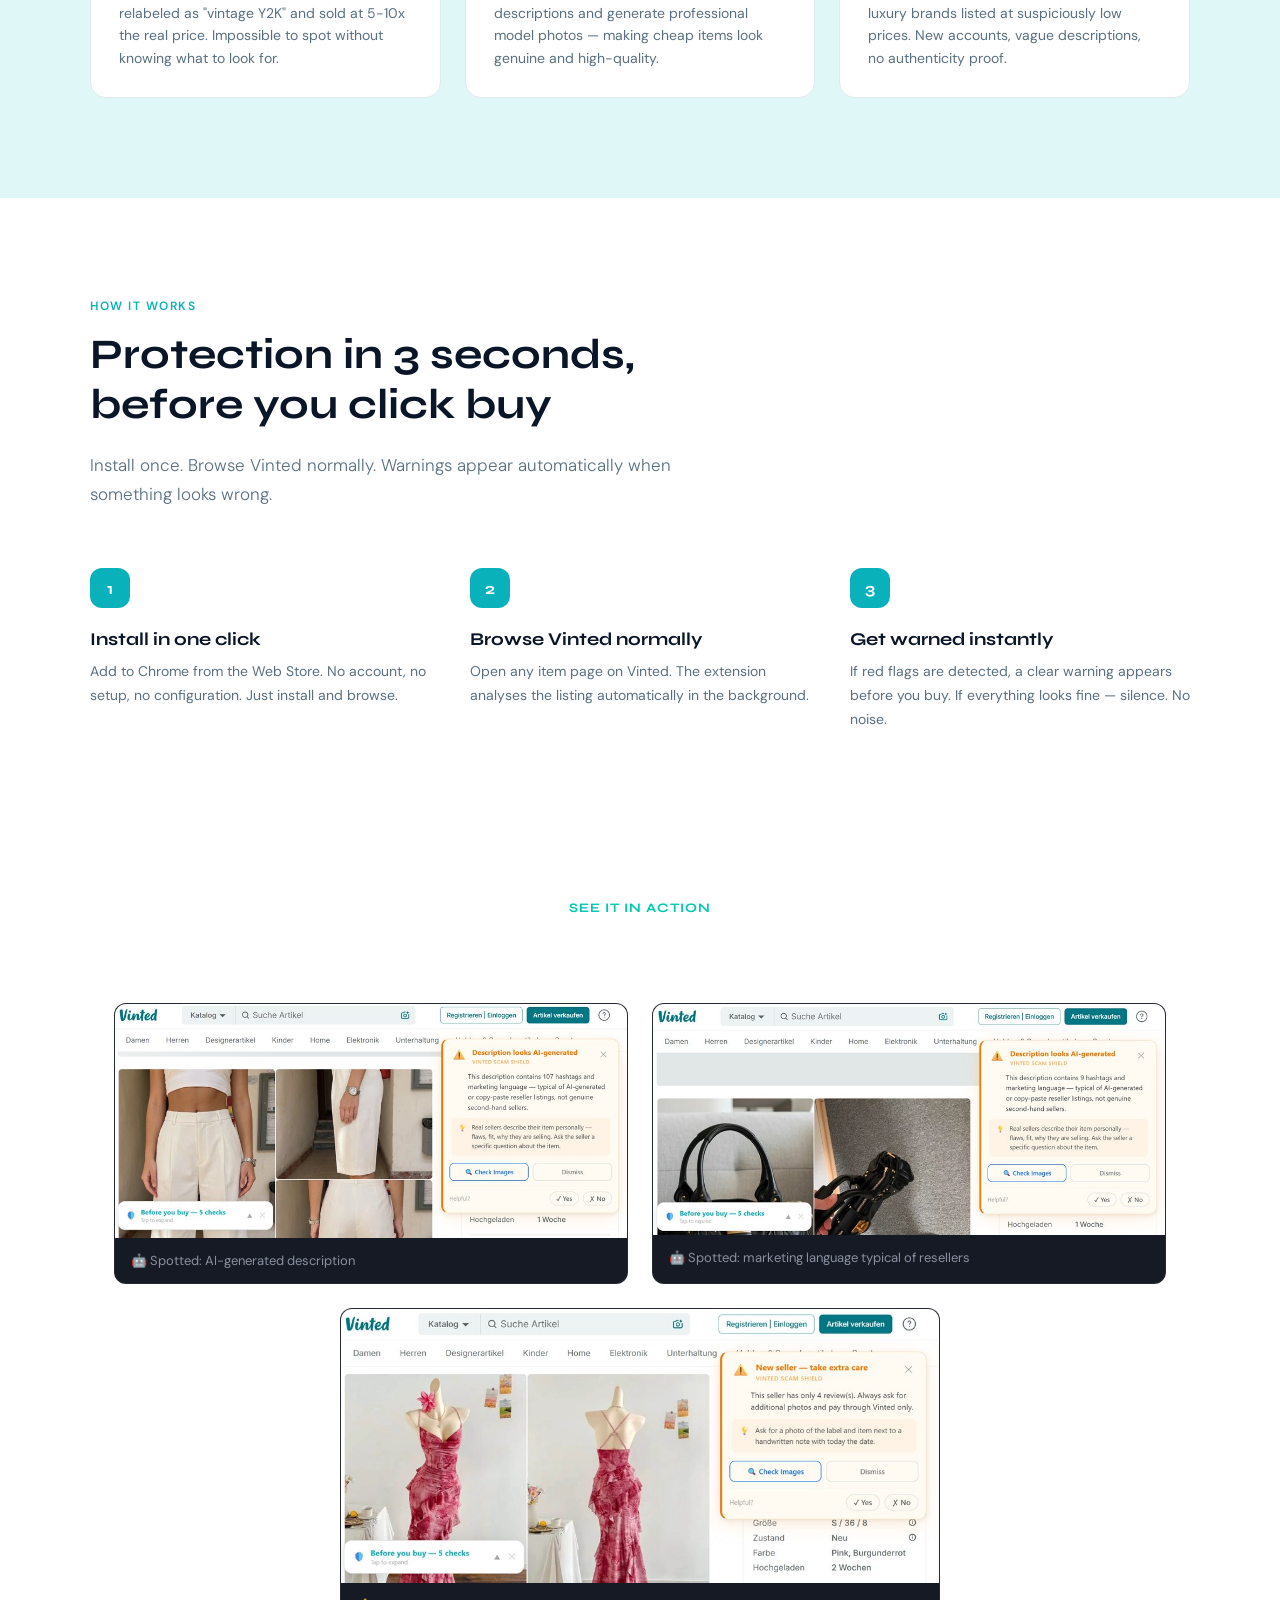
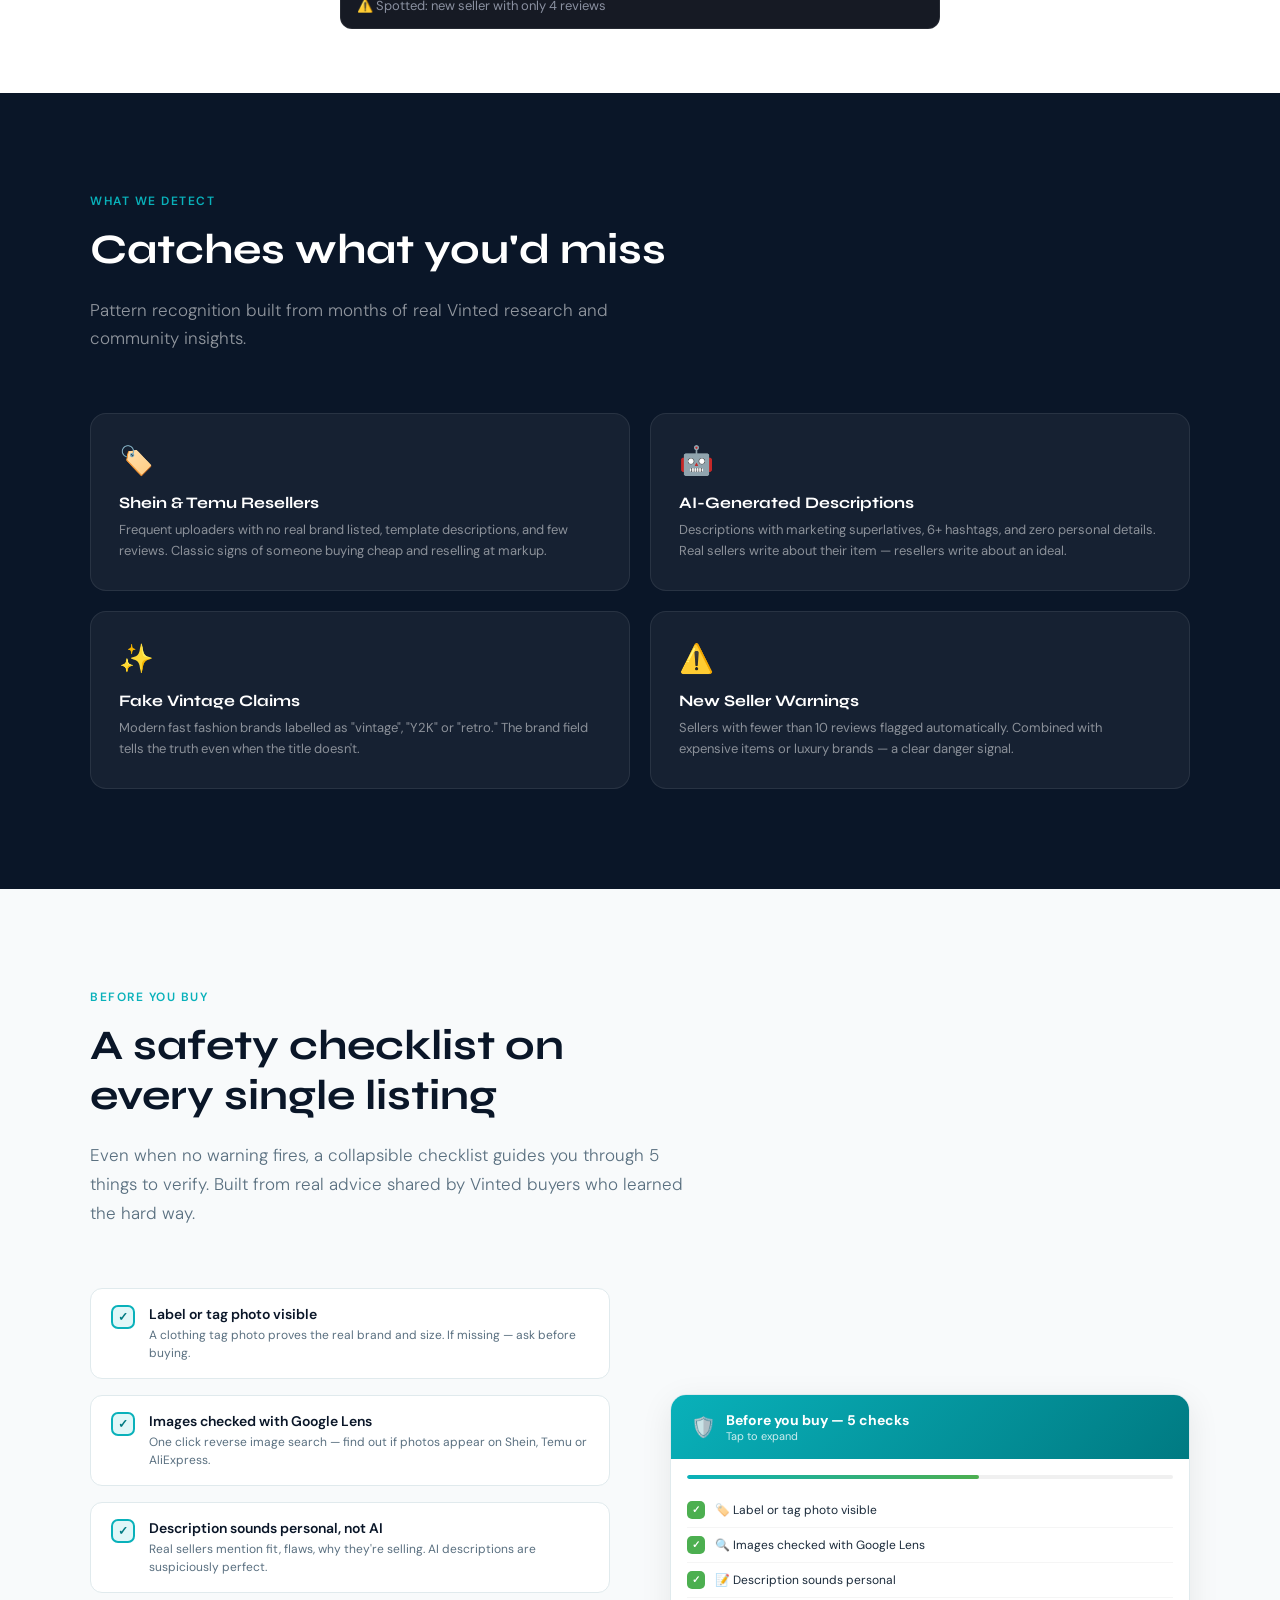
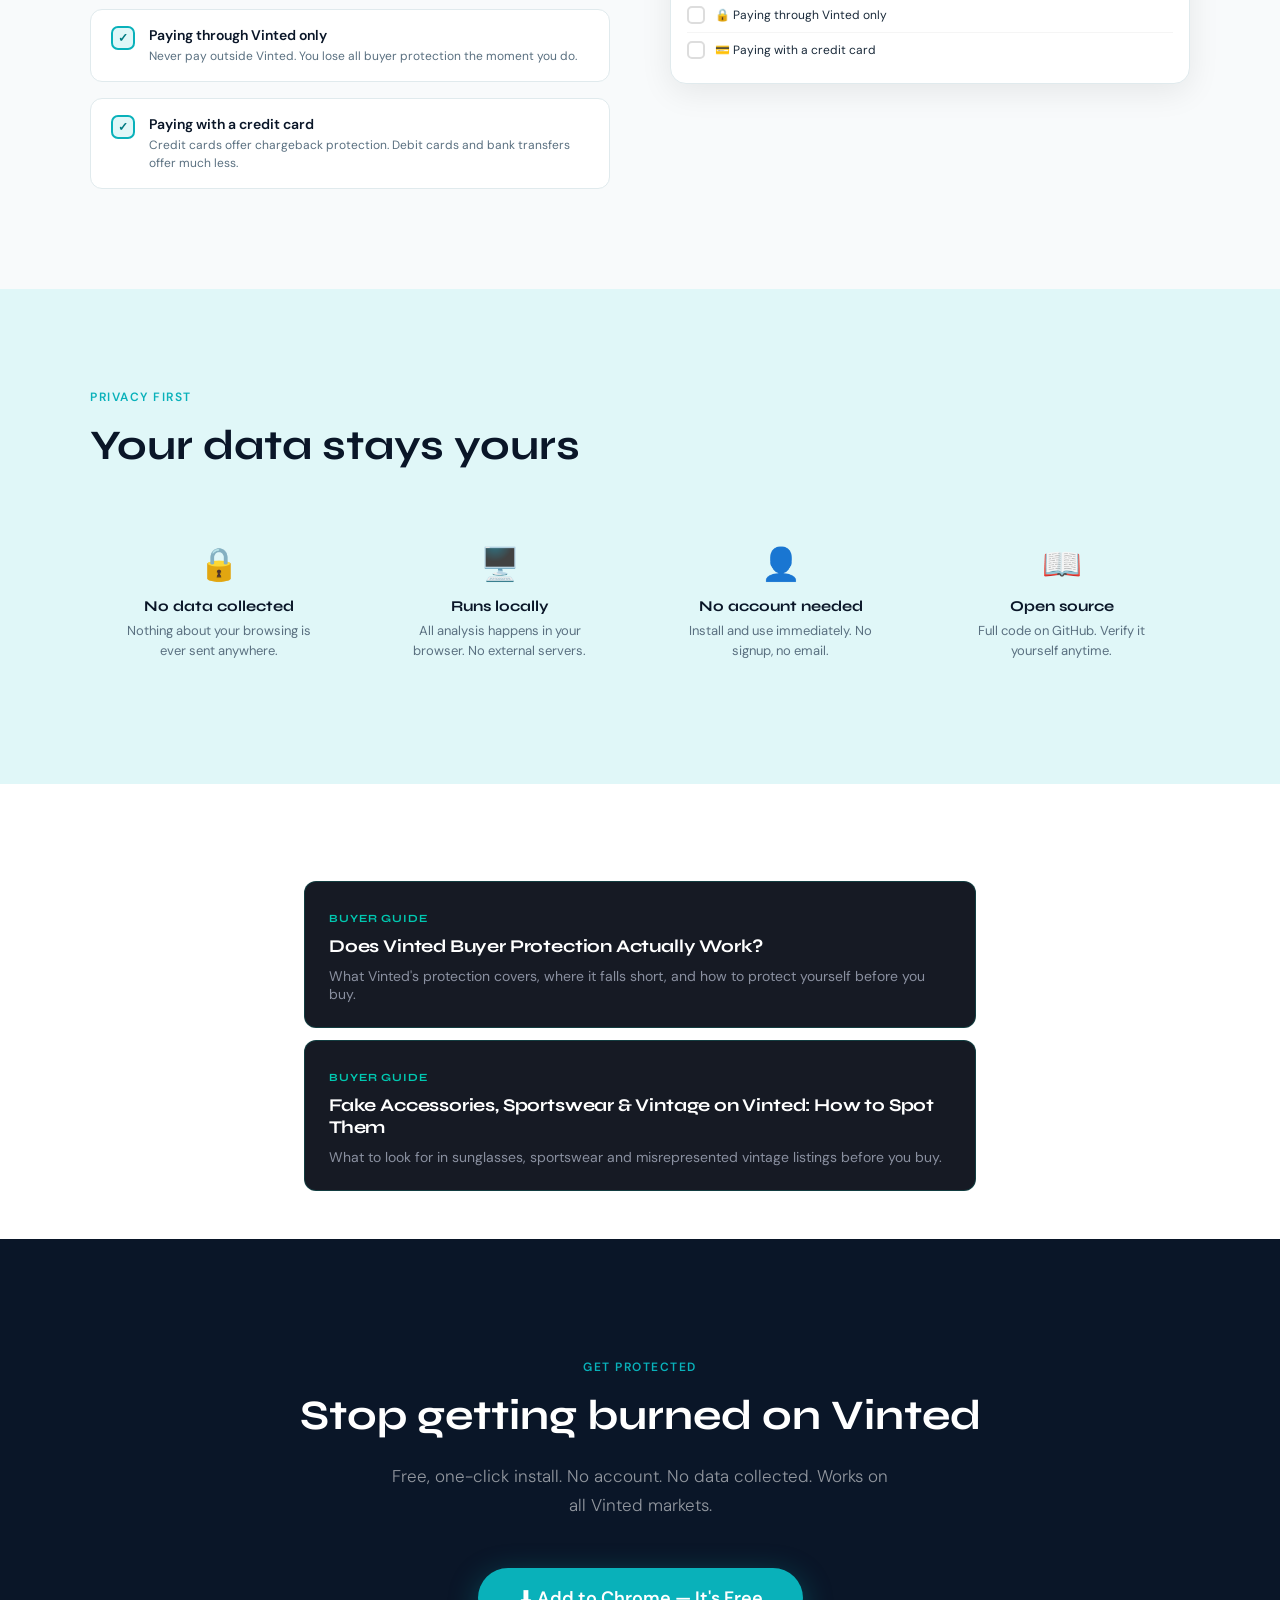
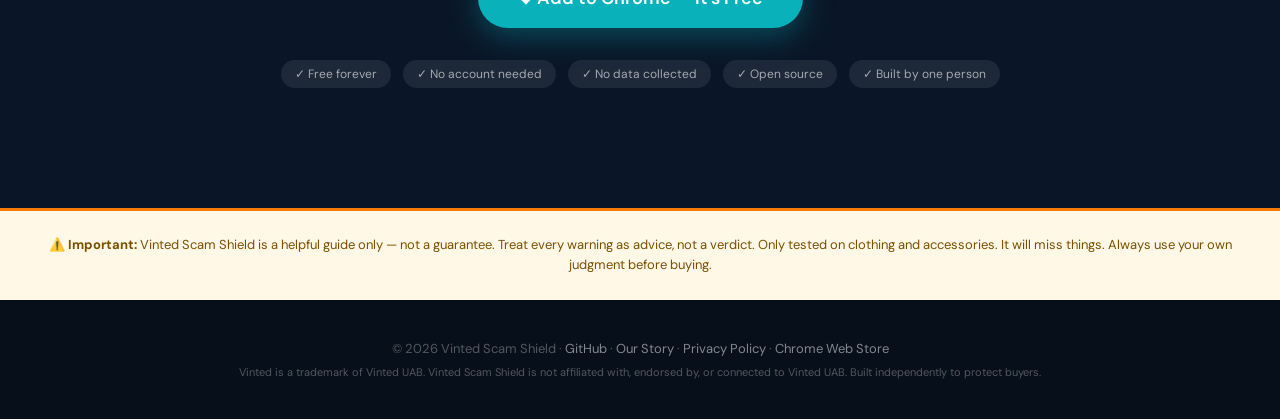
==== commit d004471f: "Update index.html" ====
--- a/index.html
+++ b/index.html
@@ -908,24 +908,25 @@
     </div>
   </div>
 </section>
-  <!-- SEE IT IN ACTION -->
+  
+ <!-- SEE IT IN ACTION -->
 <section style="max-width:1100px;margin:0 auto;padding:64px 24px;">
   <div style="text-align:center;margin-bottom:40px;">
     <span style="font-family:'Syne',sans-serif;font-size:13px;font-weight:700;letter-spacing:0.08em;text-transform:uppercase;color:#00c9b1;">See It In Action</span>
     <h2 style="font-family:'Syne',sans-serif;font-size:28px;font-weight:800;color:#fff;margin:12px 0 0;letter-spacing:-0.01em;">Real warnings on real listings</h2>
   </div>
-  <div style="display:grid;grid-template-columns:repeat(auto-fit,minmax(280px,1fr));gap:20px;">
+  <div style="display:grid;grid-template-columns:repeat(auto-fit,minmax(380px,1fr));gap:24px;">
     <div style="background:#161a24;border:1px solid rgba(255,255,255,0.07);border-radius:12px;overflow:hidden;">
-      <img src="/screenshot-ai-description1.png" alt="Vinted Scam Shield flagging an AI-generated description" style="width:100%;display:block;">
+      <img src="/seeit-1-ai-pants.png" alt="Vinted Scam Shield flagging an AI-generated description" style="width:100%;display:block;">
       <div style="padding:14px 16px;font-size:13px;color:#8a90a0;">🤖 Spotted: AI-generated description</div>
     </div>
     <div style="background:#161a24;border:1px solid rgba(255,255,255,0.07);border-radius:12px;overflow:hidden;">
-      <img src="/screenshot-new-seller-dior3.png" alt="Vinted Scam Shield flagging a new seller on a Dior listing" style="width:100%;display:block;">
-      <div style="padding:14px 16px;font-size:13px;color:#8a90a0;">⚠️ Spotted: new seller, few reviews</div>
+      <img src="/seeit-2-ai-bag.png" alt="Vinted Scam Shield flagging an AI-generated description on a bag listing" style="width:100%;display:block;">
+      <div style="padding:14px 16px;font-size:13px;color:#8a90a0;">🤖 Spotted: marketing language typical of resellers</div>
     </div>
-    <div style="background:#161a24;border:1px solid rgba(255,255,255,0.07);border-radius:12px;overflow:hidden;">
-      <img src="/screenshot-new-seller-dress2.png" alt="Vinted Scam Shield flagging a new seller on a dress listing" style="width:100%;display:block;">
-      <div style="padding:14px 16px;font-size:13px;color:#8a90a0;">⚠️ Spotted: new seller warning</div>
+    <div style="background:#161a24;border:1px solid rgba(255,255,255,0.07);border-radius:12px;overflow:hidden;grid-column:1/-1;max-width:600px;margin:0 auto;width:100%;">
+      <img src="/seeit-3-new-seller.png" alt="Vinted Scam Shield flagging a new seller with few reviews" style="width:100%;display:block;">
+      <div style="padding:14px 16px;font-size:13px;color:#8a90a0;">⚠️ Spotted: new seller with only 4 reviews</div>
     </div>
   </div>
 </section>
